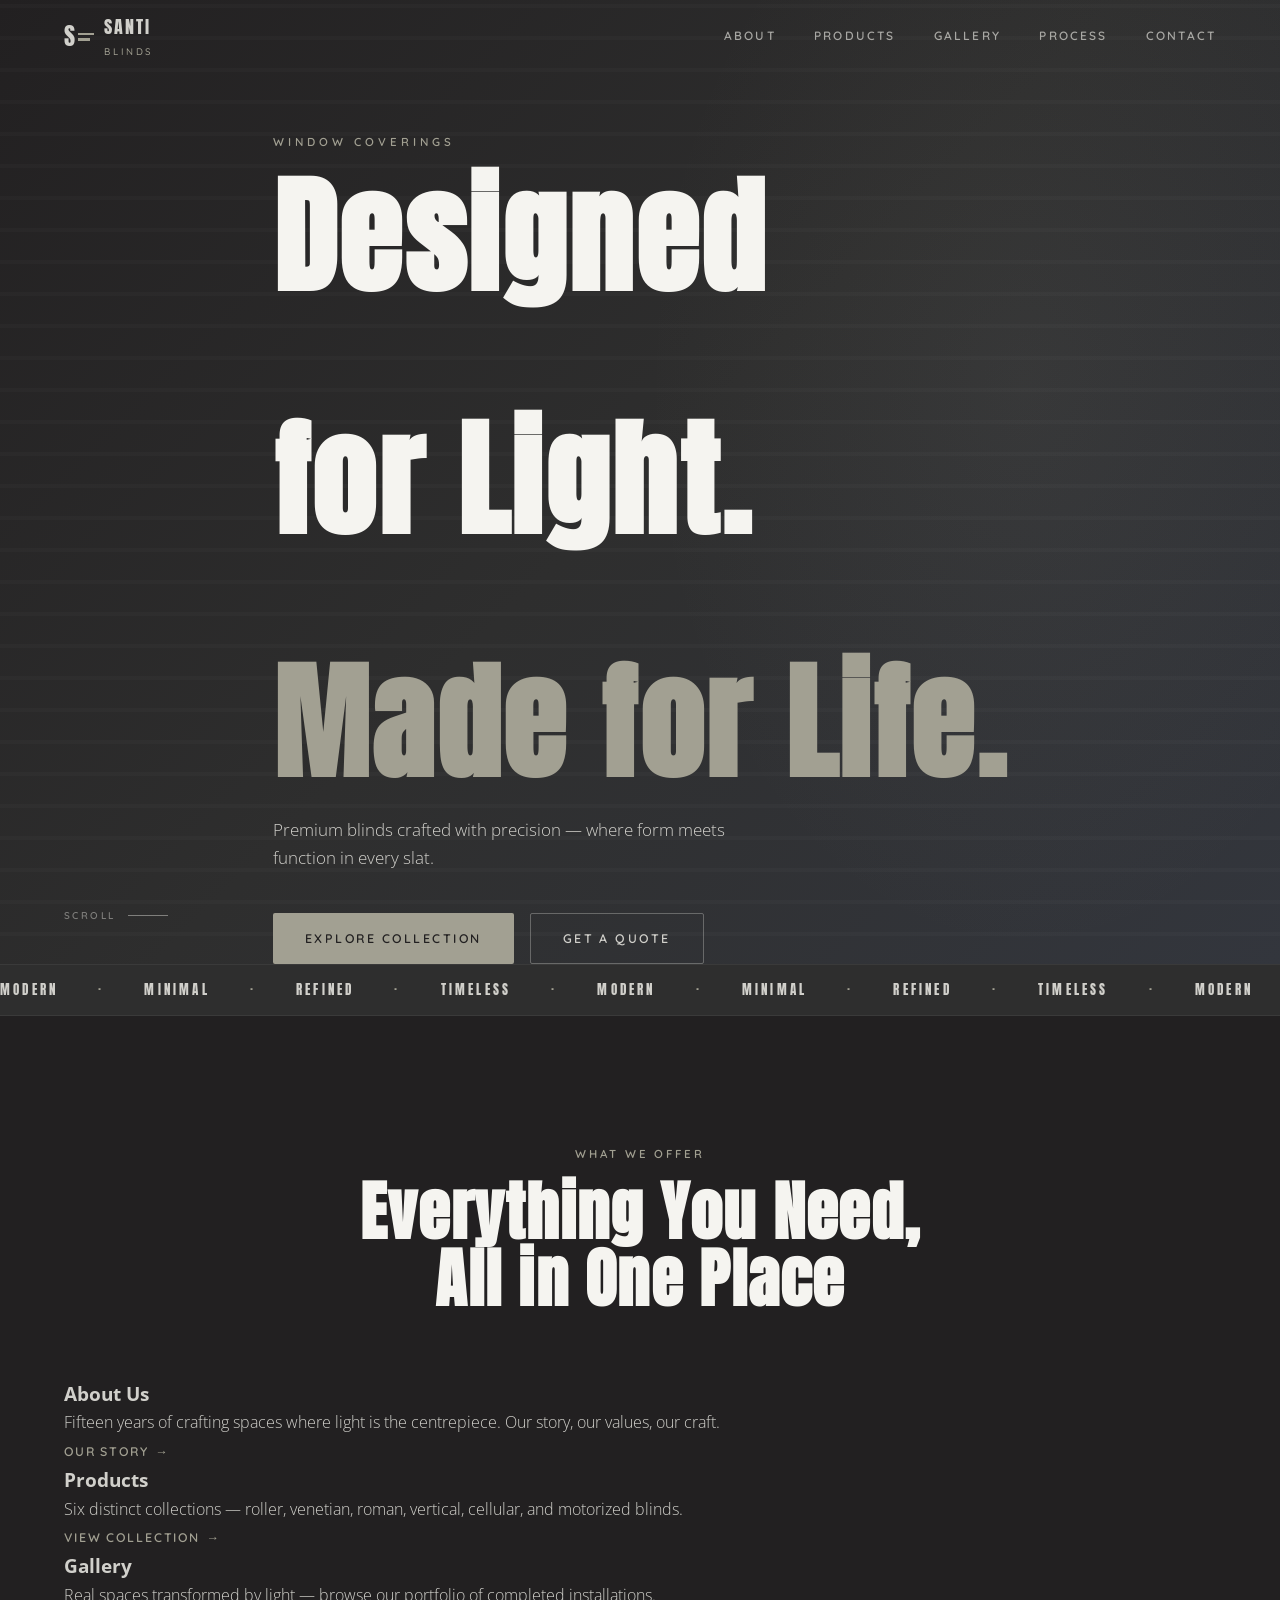
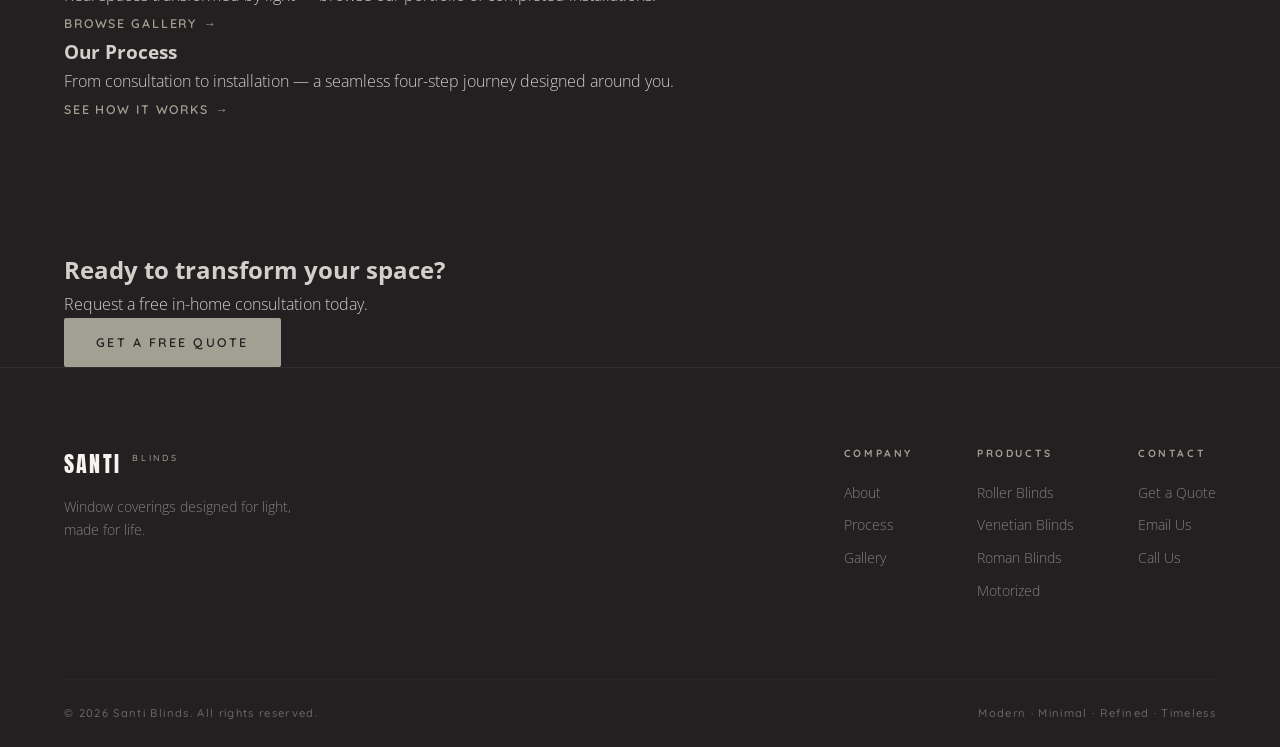
==== index.html @ d28347ba "Add files via upload" ====
<!DOCTYPE html>
<html lang="en">
<head>
  <meta charset="UTF-8" />
  <meta name="viewport" content="width=device-width, initial-scale=1.0" />
  <title>Santi Blinds — Window Coverings Designed for Light</title>
  <link rel="preconnect" href="https://fonts.googleapis.com" />
  <link rel="preconnect" href="https://fonts.gstatic.com" crossorigin />
  <link href="https://fonts.googleapis.com/css2?family=Anton&family=Quicksand:wght@300;400;500;600&family=Open+Sans:wght@300;400;600&display=swap" rel="stylesheet" />
  <link rel="stylesheet" href="css/style.css" />
</head>
<body>

  <!-- NAV -->
  <header class="nav" id="nav">
    <div class="nav__inner">
      <a href="index.html" class="nav__logo">
        <span class="nav__logo-mark">
          <span class="logo-s">S</span><span class="logo-slats"></span>
        </span>
        <span class="nav__brand">SANTI <em>BLINDS</em></span>
      </a>
      <nav class="nav__links" id="navLinks">
        <a href="about.html">About</a>
        <a href="products.html">Products</a>
        <a href="gallery.html">Gallery</a>
        <a href="process.html">Process</a>
        <a href="contact.html">Contact</a>
      </nav>
      <button class="nav__hamburger" id="hamburger" aria-label="Toggle menu">
        <span></span><span></span><span></span>
      </button>
    </div>
  </header>

  <!-- HERO -->
  <section class="hero" id="hero">
    <div class="hero__bg">
      <div class="hero__slats-overlay"></div>
    </div>
    <div class="hero__content">
      <p class="hero__eyebrow reveal">Window Coverings</p>
      <h1 class="hero__title reveal">
        <span>Designed</span><br/>
        <span>for Light.</span><br/>
        <span class="hero__title--accent">Made for Life.</span>
      </h1>
      <p class="hero__sub reveal">Premium blinds crafted with precision — where form meets function in every slat.</p>
      <div class="hero__cta reveal">
        <a href="products.html" class="btn btn--primary">Explore Collection</a>
        <a href="contact.html" class="btn btn--ghost">Get a Quote</a>
      </div>
    </div>
    <div class="hero__scroll-hint">
      <span>Scroll</span>
      <div class="hero__scroll-line"></div>
    </div>
  </section>

  <!-- MARQUEE -->
  <div class="marquee">
    <div class="marquee__track">
      <span>MODERN</span><span class="dot">·</span><span>MINIMAL</span><span class="dot">·</span>
      <span>REFINED</span><span class="dot">·</span><span>TIMELESS</span><span class="dot">·</span>
      <span>MODERN</span><span class="dot">·</span><span>MINIMAL</span><span class="dot">·</span>
      <span>REFINED</span><span class="dot">·</span><span>TIMELESS</span><span class="dot">·</span>
      <span>MODERN</span><span class="dot">·</span><span>MINIMAL</span><span class="dot">·</span>
      <span>REFINED</span><span class="dot">·</span><span>TIMELESS</span><span class="dot">·</span>
    </div>
  </div>

  <!-- PAGE TEASERS -->
  <section class="home-teasers section">
    <div class="container">
      <div class="section-header reveal">
        <span class="section-label">What We Offer</span>
        <h2 class="section-title">Everything You Need,<br/>All in One Place</h2>
      </div>
      <div class="teasers__grid">
        <a href="about.html" class="teaser-card reveal" data-delay="0">
          <div class="teaser-card__visual teaser-card__visual--about"></div>
          <div class="teaser-card__body">
            <h3>About Us</h3>
            <p>Fifteen years of crafting spaces where light is the centrepiece. Our story, our values, our craft.</p>
            <span class="link-arrow">Our Story <span>→</span></span>
          </div>
        </a>
        <a href="products.html" class="teaser-card reveal" data-delay="100">
          <div class="teaser-card__visual teaser-card__visual--products"></div>
          <div class="teaser-card__body">
            <h3>Products</h3>
            <p>Six distinct collections — roller, venetian, roman, vertical, cellular, and motorized blinds.</p>
            <span class="link-arrow">View Collection <span>→</span></span>
          </div>
        </a>
        <a href="gallery.html" class="teaser-card reveal" data-delay="200">
          <div class="teaser-card__visual teaser-card__visual--gallery"></div>
          <div class="teaser-card__body">
            <h3>Gallery</h3>
            <p>Real spaces transformed by light — browse our portfolio of completed installations.</p>
            <span class="link-arrow">Browse Gallery <span>→</span></span>
          </div>
        </a>
        <a href="process.html" class="teaser-card reveal" data-delay="300">
          <div class="teaser-card__visual teaser-card__visual--process"></div>
          <div class="teaser-card__body">
            <h3>Our Process</h3>
            <p>From consultation to installation — a seamless four-step journey designed around you.</p>
            <span class="link-arrow">See How It Works <span>→</span></span>
          </div>
        </a>
      </div>
    </div>
  </section>

  <!-- CTA STRIP -->
  <section class="cta-strip">
    <div class="container">
      <div class="cta-strip__inner reveal">
        <div class="cta-strip__text">
          <h2>Ready to transform your space?</h2>
          <p>Request a free in-home consultation today.</p>
        </div>
        <a href="contact.html" class="btn btn--primary">Get a Free Quote</a>
      </div>
    </div>
  </section>

  <!-- FOOTER -->
  <footer class="footer">
    <div class="container">
      <div class="footer__top">
        <div class="footer__brand">
          <span class="footer__logo">SANTI <em>BLINDS</em></span>
          <p>Window coverings designed for light, made for life.</p>
        </div>
        <div class="footer__nav">
          <div>
            <h4>Company</h4>
            <a href="about.html">About</a>
            <a href="process.html">Process</a>
            <a href="gallery.html">Gallery</a>
          </div>
          <div>
            <h4>Products</h4>
            <a href="products.html">Roller Blinds</a>
            <a href="products.html">Venetian Blinds</a>
            <a href="products.html">Roman Blinds</a>
            <a href="products.html">Motorized</a>
          </div>
          <div>
            <h4>Contact</h4>
            <a href="contact.html">Get a Quote</a>
            <a href="mailto:info@santiblinds.com">Email Us</a>
            <a href="tel:+6328888000">Call Us</a>
          </div>
        </div>
      </div>
      <div class="footer__bottom">
        <p>© 2026 Santi Blinds. All rights reserved.</p>
        <p>Modern · Minimal · Refined · Timeless</p>
      </div>
    </div>
  </footer>

  <script src="javascript/script.js"></script>
</body>
</html>
---- css/style.css ----
/* ============================================
   SANTI BLINDS — style.css
   Modern · Minimal · Refined · Timeless
   ============================================ */

/* --- TOKENS --- */
:root {
  --c-black:    #2E2E2E;
  --c-dark:     #222021;
  --c-navy:     #33363D;
  --c-tan:      #A2A092;
  --c-cream:    #D1D0CB;
  --c-white:    #F5F4F0;
  --c-accent:   #A2A092;

  --font-display: 'Anton', sans-serif;
  --font-body:    'Open Sans', sans-serif;
  --font-ui:      'Quicksand', sans-serif;

  --nav-h: 72px;
  --section-pad: clamp(80px, 10vw, 140px);
  --container: 1280px;
  --radius: 2px;

  --ease-out: cubic-bezier(0.16, 1, 0.3, 1);
  --ease-in-out: cubic-bezier(0.76, 0, 0.24, 1);
}

/* --- RESET --- */
*, *::before, *::after { box-sizing: border-box; margin: 0; padding: 0; }
html { scroll-behavior: smooth; font-size: 16px; }
body {
  background: var(--c-dark);
  color: var(--c-cream);
  font-family: var(--font-body);
  font-weight: 300;
  line-height: 1.7;
  overflow-x: hidden;
  -webkit-font-smoothing: antialiased;
}
a { color: inherit; text-decoration: none; }
img { display: block; max-width: 100%; }
button { cursor: pointer; border: none; background: none; font-family: inherit; }
input, textarea, select {
  font-family: var(--font-body);
  font-size: 0.9rem;
}
ul { list-style: none; }

/* --- SCROLLBAR --- */
::-webkit-scrollbar { width: 5px; }
::-webkit-scrollbar-track { background: var(--c-dark); }
::-webkit-scrollbar-thumb { background: var(--c-navy); }

/* --- CONTAINER --- */
.container {
  width: 100%;
  max-width: var(--container);
  margin: 0 auto;
  padding: 0 clamp(20px, 5vw, 80px);
}

/* --- SECTION --- */
.section { padding: var(--section-pad) 0; }
.section-label {
  display: block;
  font-family: var(--font-ui);
  font-size: 0.72rem;
  font-weight: 600;
  letter-spacing: 0.25em;
  text-transform: uppercase;
  color: var(--c-tan);
  margin-bottom: 1rem;
}
.section-title {
  font-family: var(--font-display);
  font-size: clamp(2.2rem, 5vw, 4rem);
  line-height: 1.05;
  letter-spacing: 0.02em;
  color: var(--c-white);
  margin-bottom: 1.5rem;
}
.section-desc {
  font-size: 1rem;
  color: var(--c-cream);
  max-width: 520px;
  margin-bottom: 3rem;
}
.section-header { text-align: center; margin-bottom: 4rem; }
.section-header .section-desc { margin: 0 auto 3rem; }

.body-text {
  font-size: 0.95rem;
  color: var(--c-cream);
  line-height: 1.8;
  margin-bottom: 1.4rem;
}

/* --- BUTTONS --- */
.btn {
  display: inline-flex;
  align-items: center;
  gap: 0.5rem;
  padding: 14px 32px;
  font-family: var(--font-ui);
  font-size: 0.78rem;
  font-weight: 600;
  letter-spacing: 0.2em;
  text-transform: uppercase;
  border-radius: var(--radius);
  transition: all 0.3s var(--ease-out);
  position: relative;
  overflow: hidden;
}
.btn::after {
  content: '';
  position: absolute;
  inset: 0;
  background: rgba(255,255,255,0.07);
  opacity: 0;
  transition: opacity 0.3s;
}
.btn:hover::after { opacity: 1; }
.btn--primary {
  background: var(--c-tan);
  color: var(--c-dark);
}
.btn--primary:hover {
  background: var(--c-cream);
  transform: translateY(-2px);
  box-shadow: 0 12px 30px rgba(0,0,0,0.35);
}
.btn--ghost {
  background: transparent;
  color: var(--c-cream);
  border: 1px solid rgba(209, 208, 203, 0.35);
}
.btn--ghost:hover {
  border-color: var(--c-cream);
  transform: translateY(-2px);
}
.btn--full { width: 100%; justify-content: center; }

.link-arrow {
  display: inline-flex;
  align-items: center;
  gap: 0.4rem;
  font-family: var(--font-ui);
  font-size: 0.78rem;
  font-weight: 600;
  letter-spacing: 0.15em;
  text-transform: uppercase;
  color: var(--c-tan);
  transition: gap 0.3s var(--ease-out), color 0.3s;
}
.link-arrow:hover { gap: 0.8rem; color: var(--c-cream); }
.link-arrow span { transition: transform 0.3s var(--ease-out); }
.link-arrow:hover span { transform: translateX(4px); }

/* --- REVEAL ANIMATION --- */
.reveal {
  opacity: 0;
  transform: translateY(28px);
  transition: opacity 0.8s var(--ease-out), transform 0.8s var(--ease-out);
}
.reveal.in-view {
  opacity: 1;
  transform: translateY(0);
}

/* ============================================
   NAV
   ============================================ */
.nav {
  position: fixed;
  top: 0; left: 0; right: 0;
  height: var(--nav-h);
  z-index: 1000;
  transition: background 0.4s, box-shadow 0.4s;
}
.nav.scrolled {
  background: rgba(34, 32, 33, 0.95);
  backdrop-filter: blur(12px);
  -webkit-backdrop-filter: blur(12px);
  box-shadow: 0 1px 0 rgba(255,255,255,0.06);
}
.nav__inner {
  max-width: var(--container);
  margin: 0 auto;
  padding: 0 clamp(20px, 5vw, 80px);
  height: 100%;
  display: flex;
  align-items: center;
  justify-content: space-between;
}
.nav__logo {
  display: flex;
  align-items: center;
  gap: 10px;
}
.nav__logo-mark {
  display: flex;
  align-items: center;
  gap: 3px;
}
.logo-s {
  font-family: var(--font-display);
  font-size: 1.5rem;
  color: var(--c-cream);
  line-height: 1;
}
.logo-slats {
  display: flex;
  flex-direction: column;
  gap: 3px;
  padding-top: 2px;
}
.logo-slats::before,
.logo-slats::after {
  content: '';
  display: block;
  width: 16px;
  height: 2.5px;
  background: var(--c-tan);
}
.logo-slats::after { width: 12px; }
.nav__brand {
  font-family: var(--font-display);
  font-size: 1.1rem;
  letter-spacing: 0.12em;
  color: var(--c-cream);
}
.nav__brand em {
  font-style: normal;
  font-family: var(--font-ui);
  font-size: 0.6rem;
  font-weight: 500;
  letter-spacing: 0.3em;
  color: var(--c-tan);
  display: block;
  margin-top: 1px;
}
.nav__links {
  display: flex;
  gap: clamp(1.5rem, 3vw, 3rem);
}
.nav__links a {
  font-family: var(--font-ui);
  font-size: 0.75rem;
  font-weight: 600;
  letter-spacing: 0.18em;
  text-transform: uppercase;
  color: var(--c-cream);
  opacity: 0.75;
  transition: opacity 0.3s, color 0.3s;
  position: relative;
}
.nav__links a::after {
  content: '';
  position: absolute;
  bottom: -3px; left: 0;
  width: 0; height: 1px;
  background: var(--c-tan);
  transition: width 0.3s var(--ease-out);
}
.nav__links a:hover { opacity: 1; }
.nav__links a:hover::after { width: 100%; }
.nav__hamburger {
  display: none;
  flex-direction: column;
  gap: 5px;
  padding: 8px;
}
.nav__hamburger span {
  display: block;
  width: 24px;
  height: 1.5px;
  background: var(--c-cream);
  transition: all 0.3s var(--ease-out);
  transform-origin: center;
}
.nav__hamburger.open span:nth-child(1) { transform: translateY(6.5px) rotate(45deg); }
.nav__hamburger.open span:nth-child(2) { opacity: 0; }
.nav__hamburger.open span:nth-child(3) { transform: translateY(-6.5px) rotate(-45deg); }

/* ============================================
   HERO
   ============================================ */
.hero {
  min-height: 100svh;
  display: flex;
  align-items: center;
  position: relative;
  overflow: hidden;
  padding-top: var(--nav-h);
}
.hero__bg {
  position: absolute;
  inset: 0;
  background: linear-gradient(135deg, var(--c-dark) 0%, var(--c-black) 50%, var(--c-navy) 100%);
}
.hero__slats-overlay {
  position: absolute;
  inset: 0;
  background: repeating-linear-gradient(
    0deg,
    transparent 0px,
    transparent 28px,
    rgba(255,255,255,0.018) 28px,
    rgba(255,255,255,0.018) 32px
  );
}
.hero__bg::before {
  content: '';
  position: absolute;
  top: -20%; right: -10%;
  width: 60%; height: 120%;
  background: radial-gradient(ellipse at center, rgba(162,160,146,0.07) 0%, transparent 70%);
}
.hero__content {
  position: relative;
  z-index: 2;
  max-width: var(--container);
  margin: 0 auto;
  padding: 0 clamp(20px, 5vw, 80px);
  padding-top: 60px;
}

/* --- PAGE HERO OVERRIDES (push content below nav) --- */
.page-hero--products .page-hero__content,
.page-hero--gallery .page-hero__content,
.page-hero--process .page-hero__content,
.page-hero--about .page-hero__content,
.page-hero--contact .page-hero__content {
  padding-top: clamp(80px, 10vw, 130px);
}

.hero__eyebrow {
  font-family: var(--font-ui);
  font-size: 0.72rem;
  font-weight: 600;
  letter-spacing: 0.35em;
  text-transform: uppercase;
  color: var(--c-tan);
  margin-bottom: 1.5rem;
  transition-delay: 0.1s;
}
.hero__title {
  font-family: var(--font-display);
  font-size: clamp(3.5rem, 10vw, 8.5rem);
  line-height: 0.95;
  letter-spacing: 0.02em;
  color: var(--c-white);
  margin-bottom: 2rem;
}
.hero__title span { display: block; }
.hero__title span:nth-child(1) { transition-delay: 0.15s; }
.hero__title span:nth-child(2) { transition-delay: 0.25s; }
.hero__title--accent {
  color: var(--c-tan);
  transition-delay: 0.35s !important;
}
.hero__sub {
  font-size: clamp(0.9rem, 1.5vw, 1.05rem);
  color: var(--c-cream);
  opacity: 0.8;
  max-width: 460px;
  margin-bottom: 2.5rem;
  transition-delay: 0.45s;
}
.hero__cta {
  display: flex;
  gap: 1rem;
  flex-wrap: wrap;
  transition-delay: 0.55s;
}
.hero__scroll-hint {
  position: absolute;
  bottom: 2.5rem;
  left: clamp(20px, 5vw, 80px);
  display: flex;
  align-items: center;
  gap: 0.75rem;
  z-index: 2;
  opacity: 0.5;
}
.hero__scroll-hint span {
  font-family: var(--font-ui);
  font-size: 0.62rem;
  font-weight: 600;
  letter-spacing: 0.25em;
  text-transform: uppercase;
}
.hero__scroll-line {
  width: 40px;
  height: 1px;
  background: var(--c-cream);
  transform-origin: left;
  animation: scrollLine 2s var(--ease-in-out) infinite;
}
@keyframes scrollLine {
  0%   { transform: scaleX(0); }
  50%  { transform: scaleX(1); }
  100% { transform: scaleX(0) translateX(40px); }
}

/* ============================================
   MARQUEE
   ============================================ */
.marquee {
  background: var(--c-black);
  border-top: 1px solid rgba(255,255,255,0.06);
  border-bottom: 1px solid rgba(255,255,255,0.06);
  overflow: hidden;
  padding: 14px 0;
}
.marquee__track {
  display: flex;
  gap: 2.5rem;
  animation: marquee 20s linear infinite;
  width: max-content;
}
.marquee__track span {
  font-family: var(--font-display);
  font-size: 0.8rem;
  letter-spacing: 0.25em;
  color: var(--c-cream);
  white-space: nowrap;
}
.marquee__track .dot { color: var(--c-tan); }
@keyframes marquee {
  from { transform: translateX(0); }
  to   { transform: translateX(-50%); }
}

/* ============================================
   ABOUT
   ============================================ */
.about { background: var(--c-dark); }
.about__grid {
  display: grid;
  grid-template-columns: 1fr 1fr;
  gap: clamp(40px, 8vw, 120px);
  align-items: center;
}
.about__text .btn { margin-top: 1rem; }

/* Slat Art */
.about__visual { display: flex; flex-direction: column; gap: 2.5rem; }
.about__slat-art {
  position: relative;
  height: 320px;
}
.slat-art__frame {
  position: absolute;
  inset: 0;
  background: var(--c-black);
  border-radius: 3px;
  overflow: hidden;
}
.slat-art__light {
  position: absolute;
  top: -40px; left: 10%;
  width: 80%;
  height: 120%;
  background: linear-gradient(170deg, rgba(162,160,146,0.25) 0%, transparent 60%);
  transform: skewX(-8deg);
}
.slat-art__slats {
  position: absolute;
  inset: 0;
  display: flex;
  flex-direction: column;
  justify-content: center;
  gap: 0;
  padding: 20px 0;
}
.slat {
  height: 20px;
  margin: 3px 0;
  background: linear-gradient(
    90deg,
    var(--c-navy) 0%,
    rgba(51,54,61,0.5) 40%,
    rgba(162,160,146,0.3) 60%,
    var(--c-navy) 100%
  );
  transform: perspective(400px) rotateX(calc(var(--i) * 2deg));
  transform-origin: left center;
  animation: slatSway 4s ease-in-out infinite alternate;
  animation-delay: calc(var(--i) * 80ms);
}
@keyframes slatSway {
  from { transform: perspective(400px) rotateX(calc(var(--i) * 2deg)); }
  to   { transform: perspective(400px) rotateX(calc(var(--i) * 2deg + 8deg)); }
}

.about__stat-block {
  display: flex;
  gap: 2rem;
}
.stat {
  flex: 1;
  padding: 1.5rem;
  background: var(--c-black);
  border: 1px solid rgba(255,255,255,0.06);
  border-radius: var(--radius);
}
.stat__num {
  display: block;
  font-family: var(--font-display);
  font-size: 2rem;
  color: var(--c-white);
  margin-bottom: 0.25rem;
}
.stat__label {
  font-family: var(--font-ui);
  font-size: 0.68rem;
  font-weight: 500;
  letter-spacing: 0.12em;
  text-transform: uppercase;
  color: var(--c-tan);
}

/* ============================================
   PRODUCTS
   ============================================ */
.products { background: var(--c-black); }
.products__grid {
  display: grid;
  grid-template-columns: repeat(3, 1fr);
  gap: 1.5px;
}
.product-card {
  position: relative;
  background: var(--c-navy);
  overflow: hidden;
  transition: transform 0.5s var(--ease-out);
}
.product-card:hover { transform: translateY(-6px); z-index: 2; }
.product-card__img {
  height: 220px;
  position: relative;
  overflow: hidden;
}
.product-card__slat-deco {
  position: absolute;
  inset: 0;
  background: repeating-linear-gradient(
    0deg,
    transparent 0px,
    transparent 22px,
    rgba(255,255,255,0.04) 22px,
    rgba(255,255,255,0.04) 26px
  );
  transition: opacity 0.4s;
}
.product-card:hover .product-card__slat-deco { opacity: 0.5; }

/* Card color themes */
.product-card__img--roller   { background: linear-gradient(135deg, #2a2d33 0%, #3d3f46 100%); }
.product-card__img--venetian { background: linear-gradient(135deg, #33302e 0%, #4a4540 100%); }
.product-card__img--roman    { background: linear-gradient(135deg, #2e3033 0%, #3a3d42 100%); }
.product-card__img--vertical { background: linear-gradient(135deg, #2a2a2c 0%, #363636 100%); }
.product-card__img--cellular { background: linear-gradient(135deg, #302e28 0%, #45403a 100%); }
.product-card__img--motorized{ background: linear-gradient(135deg, #1e2127 0%, #2e3340 100%); }

.product-card__img::after {
  content: '';
  position: absolute;
  bottom: 0; left: 0; right: 0;
  height: 60%;
  background: linear-gradient(to top, var(--c-navy) 0%, transparent 100%);
}
.product-card__body {
  padding: 1.75rem 1.75rem 2rem;
}
.product-card__body h3 {
  font-family: var(--font-display);
  font-size: 1.2rem;
  letter-spacing: 0.06em;
  color: var(--c-white);
  margin-bottom: 0.6rem;
}
.product-card__body p {
  font-size: 0.85rem;
  line-height: 1.7;
  color: var(--c-cream);
  opacity: 0.75;
  margin-bottom: 1.25rem;
}

/* ============================================
   GALLERY
   ============================================ */
.gallery { background: var(--c-dark); overflow: hidden; }
.gallery__header {
  max-width: var(--container);
  margin: 0 auto var(--section-pad);
  padding: 0 clamp(20px, 5vw, 80px);
}
.gallery__strip {
  display: flex;
  gap: 2px;
  height: 480px;
  padding: 0 clamp(20px, 5vw, 80px);
  max-width: var(--container);
  margin: 0 auto;
}
.gallery__item {
  flex: 1;
  position: relative;
  overflow: hidden;
  border-radius: var(--radius);
  cursor: pointer;
  transition: flex 0.5s var(--ease-out);
}
.gallery__item:hover { flex: 2; }
.gallery__item--tall { flex: 1.2; }
.gallery__item--wide { flex: 1.5; }
.gallery__fill {
  position: absolute;
  inset: 0;
  transition: transform 0.6s var(--ease-out);
}
.gallery__item:hover .gallery__fill { transform: scale(1.04); }
.gallery__fill--1 {
  background: linear-gradient(160deg, #2a2d33 0%, #4a4540 100%);
  background-image: repeating-linear-gradient(0deg, transparent 0px, transparent 28px, rgba(255,255,255,0.035) 28px, rgba(255,255,255,0.035) 32px),
                    linear-gradient(160deg, #2a2d33 0%, #4a4540 100%);
}
.gallery__fill--2 {
  background: linear-gradient(160deg, #1e2127 0%, #2e3340 100%);
  background-image: repeating-linear-gradient(90deg, transparent 0px, transparent 20px, rgba(255,255,255,0.025) 20px, rgba(255,255,255,0.025) 22px),
                    linear-gradient(160deg, #1e2127 0%, #2e3340 100%);
}
.gallery__fill--3 {
  background: linear-gradient(160deg, #33302e 0%, #5a5248 100%);
}
.gallery__fill--4 {
  background: linear-gradient(160deg, #2e3033 0%, #3a3d42 100%);
  background-image: repeating-linear-gradient(0deg, transparent 0px, transparent 18px, rgba(255,255,255,0.04) 18px, rgba(255,255,255,0.04) 20px),
                    linear-gradient(160deg, #2e3033 0%, #3a3d42 100%);
}
.gallery__fill--5 {
  background: linear-gradient(160deg, #302e28 0%, #55503a 100%);
}
.gallery__caption {
  position: absolute;
  bottom: 0; left: 0; right: 0;
  padding: 1.5rem 1.25rem 1.25rem;
  background: linear-gradient(to top, rgba(34,32,33,0.9) 0%, transparent 100%);
  font-family: var(--font-ui);
  font-size: 0.7rem;
  font-weight: 500;
  letter-spacing: 0.15em;
  text-transform: uppercase;
  color: var(--c-cream);
  opacity: 0;
  transform: translateY(8px);
  transition: opacity 0.4s, transform 0.4s;
}
.gallery__item:hover .gallery__caption { opacity: 1; transform: translateY(0); }

/* ============================================
   GALLERY PAGE — FULL LAYOUT
   ============================================ */

/* Filter Bar */
.filter-bar {
  display: flex;
  gap: 0.5rem;
  flex-wrap: wrap;
  margin-bottom: 3rem;
}
.filter-btn {
  font-family: var(--font-ui);
  font-size: 0.72rem;
  font-weight: 600;
  letter-spacing: 0.18em;
  text-transform: uppercase;
  color: var(--c-cream);
  opacity: 0.5;
  padding: 9px 20px;
  border: 1px solid rgba(255,255,255,0.1);
  border-radius: var(--radius);
  transition: all 0.3s var(--ease-out);
  background: transparent;
}
.filter-btn:hover {
  opacity: 0.85;
  border-color: rgba(162,160,146,0.4);
}
.filter-btn.active {
  opacity: 1;
  background: var(--c-tan);
  color: var(--c-dark);
  border-color: var(--c-tan);
}

/* Masonry Gallery Grid */
.gallery-grid {
  columns: 3;
  column-gap: 3px;
  width: 100%;
}
.gallery-grid__item {
  break-inside: avoid;
  position: relative;
  overflow: hidden;
  margin-bottom: 3px;
  cursor: pointer;
  border-radius: var(--radius);
}
.gallery-grid__item--tall .gallery-grid__fill { height: 520px; }
.gallery-grid__item--wide { column-span: none; }
.gallery-grid__item--wide .gallery-grid__fill { height: 340px; }
.gallery-grid__fill {
  width: 100%;
  height: 280px;
  position: relative;
  overflow: hidden;
  display: block;
  transition: transform 0.65s var(--ease-out);
}
.gallery-grid__item:hover .gallery-grid__fill { transform: scale(1.05); }

/* Gallery fill image placeholders — rich compositions */
.gf--1 {
  background:
    repeating-linear-gradient(0deg, transparent 0px, transparent 26px, rgba(255,255,255,0.04) 26px, rgba(255,255,255,0.04) 30px),
    linear-gradient(150deg, #2a2c31 0%, #3e3b38 40%, #4a4540 100%);
}
.gf--1::before {
  content: '';
  position: absolute;
  inset: 0;
  background: radial-gradient(ellipse at 70% 30%, rgba(162,160,146,0.18) 0%, transparent 60%);
}
.gf--2 {
  background:
    repeating-linear-gradient(90deg, transparent 0px, transparent 18px, rgba(255,255,255,0.03) 18px, rgba(255,255,255,0.03) 21px),
    linear-gradient(130deg, #1c1f26 0%, #252830 50%, #2e3340 100%);
}
.gf--2::before {
  content: '';
  position: absolute;
  inset: 0;
  background: radial-gradient(ellipse at 30% 70%, rgba(100,110,140,0.2) 0%, transparent 65%);
}
.gf--3 {
  background:
    repeating-linear-gradient(0deg, transparent 0px, transparent 22px, rgba(255,255,255,0.035) 22px, rgba(255,255,255,0.035) 25px),
    linear-gradient(160deg, #2e2b28 0%, #463e38 50%, #5a5248 100%);
}
.gf--3::before {
  content: '';
  position: absolute;
  inset: 0;
  background: linear-gradient(to bottom right, rgba(162,150,130,0.15) 0%, transparent 70%);
}
.gf--4 {
  background:
    repeating-linear-gradient(0deg, transparent 0px, transparent 18px, rgba(255,255,255,0.045) 18px, rgba(255,255,255,0.045) 21px),
    linear-gradient(140deg, #28292e 0%, #33363d 60%, #3a3d44 100%);
}
.gf--4::after {
  content: '';
  position: absolute;
  inset: 0;
  background: radial-gradient(ellipse at 60% 20%, rgba(162,160,146,0.12) 0%, transparent 55%);
}
.gf--5 {
  background:
    repeating-linear-gradient(0deg, transparent 0px, transparent 30px, rgba(255,255,255,0.03) 30px, rgba(255,255,255,0.03) 33px),
    linear-gradient(165deg, #2c2a24 0%, #3d3830 50%, #55503a 100%);
}
.gf--5::before {
  content: '';
  position: absolute;
  inset: 0;
  background: radial-gradient(circle at 25% 80%, rgba(180,165,120,0.12) 0%, transparent 50%);
}
.gf--6 {
  background:
    repeating-linear-gradient(0deg, transparent 0px, transparent 24px, rgba(255,255,255,0.038) 24px, rgba(255,255,255,0.038) 27px),
    linear-gradient(145deg, #232427 0%, #2e3035 50%, #3a3d42 100%);
}
.gf--6::before {
  content: '';
  position: absolute;
  inset: 0;
  background: linear-gradient(to bottom, rgba(162,160,146,0.1) 0%, transparent 60%);
}
.gf--7 {
  background:
    repeating-linear-gradient(90deg, transparent 0px, transparent 14px, rgba(255,255,255,0.025) 14px, rgba(255,255,255,0.025) 17px),
    linear-gradient(135deg, #1e2024 0%, #2a2d33 55%, #32353c 100%);
}
.gf--7::before {
  content: '';
  position: absolute;
  inset: 0;
  background: radial-gradient(ellipse at 80% 50%, rgba(80,100,140,0.15) 0%, transparent 60%);
}
.gf--8 {
  background:
    repeating-linear-gradient(0deg, transparent 0px, transparent 20px, rgba(255,255,255,0.04) 20px, rgba(255,255,255,0.04) 23px),
    linear-gradient(155deg, #302e2b 0%, #42403c 50%, #545048 100%);
}
.gf--8::before {
  content: '';
  position: absolute;
  inset: 0;
  background: radial-gradient(circle at 50% 50%, rgba(162,155,130,0.1) 0%, transparent 65%);
}
.gf--9 {
  background:
    repeating-linear-gradient(0deg, transparent 0px, transparent 28px, rgba(255,255,255,0.03) 28px, rgba(255,255,255,0.03) 31px),
    linear-gradient(140deg, #1a1c20 0%, #252830 50%, #2e3038 100%);
}
.gf--9::before {
  content: '';
  position: absolute;
  inset: 0;
  background: linear-gradient(to right, rgba(162,160,146,0.06) 0%, transparent 60%);
}

/* Slat shadow overlay on all fills for venetian effect */
.gallery-grid__fill::after {
  content: '';
  position: absolute;
  inset: 0;
  background: repeating-linear-gradient(
    0deg,
    rgba(0,0,0,0.04) 0px,
    rgba(0,0,0,0.04) 2px,
    transparent 2px,
    transparent 28px
  );
  pointer-events: none;
  transition: opacity 0.5s;
}
.gallery-grid__item:hover .gallery-grid__fill::after { opacity: 0.5; }

/* Gallery item overlay on hover */
.gallery-grid__overlay {
  position: absolute;
  inset: 0;
  background: linear-gradient(to top, rgba(34,32,33,0.92) 0%, rgba(34,32,33,0) 55%);
  display: flex;
  flex-direction: column;
  justify-content: flex-end;
  padding: 1.75rem 1.5rem;
  opacity: 0;
  transition: opacity 0.4s var(--ease-out);
}
.gallery-grid__item:hover .gallery-grid__overlay { opacity: 1; }
.gallery-grid__label {
  font-family: var(--font-display);
  font-size: 1rem;
  letter-spacing: 0.08em;
  color: var(--c-white);
  display: block;
  margin-bottom: 0.25rem;
}
.gallery-grid__product {
  font-family: var(--font-ui);
  font-size: 0.68rem;
  font-weight: 500;
  letter-spacing: 0.2em;
  text-transform: uppercase;
  color: var(--c-tan);
  display: block;
}

/* Corner tag */
.gallery-grid__item::before {
  content: attr(data-room);
  position: absolute;
  top: 1rem; left: 1rem;
  font-family: var(--font-ui);
  font-size: 0.6rem;
  font-weight: 600;
  letter-spacing: 0.2em;
  text-transform: uppercase;
  color: var(--c-cream);
  background: rgba(34,32,33,0.65);
  backdrop-filter: blur(4px);
  padding: 4px 10px;
  border-radius: 1px;
  z-index: 3;
  opacity: 0;
  transition: opacity 0.3s;
}
.gallery-grid__item:hover::before { opacity: 1; }

/* Gallery page section */
.gallery-page { background: var(--c-dark); }

/* Hidden items for filter */
.gallery-grid__item.hidden {
  display: none;
}

/* Gallery stats bar */
.gallery-stats {
  background: var(--c-black);
  border-top: 1px solid rgba(255,255,255,0.06);
  border-bottom: 1px solid rgba(255,255,255,0.06);
  padding: 2.5rem 0;
}
.gallery-stats__grid {
  display: grid;
  grid-template-columns: repeat(3, 1fr);
  divide-x: 1px solid rgba(255,255,255,0.06);
  text-align: center;
}
.gallery-stats__item {
  padding: 1.5rem 2rem;
  border-right: 1px solid rgba(255,255,255,0.06);
  transition: background 0.3s;
}
.gallery-stats__item:last-child { border-right: none; }
.gallery-stats__num {
  display: block;
  font-family: var(--font-display);
  font-size: clamp(2rem, 4vw, 3.5rem);
  color: var(--c-white);
  line-height: 1;
  margin-bottom: 0.4rem;
}
.gallery-stats__label {
  font-family: var(--font-ui);
  font-size: 0.68rem;
  font-weight: 600;
  letter-spacing: 0.22em;
  text-transform: uppercase;
  color: var(--c-tan);
}

/* Lightbox */
.lightbox {
  position: fixed;
  inset: 0;
  z-index: 9000;
  display: flex;
  align-items: center;
  justify-content: center;
  pointer-events: none;
  opacity: 0;
  transition: opacity 0.4s var(--ease-out);
}
.lightbox.open {
  pointer-events: all;
  opacity: 1;
}
.lightbox__backdrop {
  position: absolute;
  inset: 0;
  background: rgba(22,20,21,0.94);
  backdrop-filter: blur(8px);
  cursor: pointer;
}
.lightbox__content {
  position: relative;
  z-index: 1;
  width: min(800px, 90vw);
  max-height: 85vh;
  display: flex;
  flex-direction: column;
  gap: 1.25rem;
  transform: scale(0.95);
  transition: transform 0.4s var(--ease-out);
}
.lightbox.open .lightbox__content { transform: scale(1); }
.lightbox__img {
  width: 100%;
  aspect-ratio: 16/10;
  border-radius: var(--radius);
  overflow: hidden;
  background: var(--c-black);
}
.lightbox__info {
  text-align: center;
  font-family: var(--font-ui);
  font-size: 0.78rem;
  font-weight: 500;
  letter-spacing: 0.18em;
  text-transform: uppercase;
  color: var(--c-tan);
}
.lightbox__close {
  position: absolute;
  top: -1rem;
  right: -1rem;
  width: 36px; height: 36px;
  background: var(--c-tan);
  color: var(--c-dark);
  border-radius: 50%;
  font-size: 0.8rem;
  display: flex;
  align-items: center;
  justify-content: center;
  transition: transform 0.3s, background 0.3s;
}
.lightbox__close:hover { transform: scale(1.1) rotate(90deg); background: var(--c-cream); }
.lightbox__prev, .lightbox__next {
  position: absolute;
  top: 50%;
  transform: translateY(-50%);
  width: 44px; height: 44px;
  background: rgba(34,32,33,0.8);
  border: 1px solid rgba(255,255,255,0.12);
  border-radius: 50%;
  color: var(--c-cream);
  font-size: 1rem;
  display: flex;
  align-items: center;
  justify-content: center;
  transition: all 0.3s var(--ease-out);
  backdrop-filter: blur(4px);
}
.lightbox__prev { left: -1.5rem; }
.lightbox__next { right: -1.5rem; }
.lightbox__prev:hover, .lightbox__next:hover {
  background: var(--c-tan);
  color: var(--c-dark);
  border-color: var(--c-tan);
}

/* Gallery page responsive */
@media (max-width: 900px) {
  .gallery-grid { columns: 2; }
  .gallery-stats__grid { grid-template-columns: 1fr; }
  .gallery-stats__item { border-right: none; border-bottom: 1px solid rgba(255,255,255,0.06); }
  .gallery-stats__item:last-child { border-bottom: none; }
}
@media (max-width: 600px) {
  .gallery-grid { columns: 1; }
  .gallery-grid__fill { height: 220px !important; }
  .gallery-grid__item--tall .gallery-grid__fill { height: 260px !important; }
  .lightbox__prev { left: 0.5rem; }
  .lightbox__next { right: 0.5rem; }
}

/* ============================================
   PROCESS
   ============================================ */
.process { background: var(--c-black); }
.process__steps {
  display: flex;
  align-items: flex-start;
  gap: 0;
  margin-top: 4rem;
}
.process__step {
  flex: 1;
  padding: 2.5rem 2rem;
  background: var(--c-navy);
  border: 1px solid rgba(255,255,255,0.05);
  border-radius: var(--radius);
  transition: transform 0.4s var(--ease-out), background 0.4s;
}
.process__step:hover {
  transform: translateY(-6px);
  background: var(--c-dark);
}
.process__connector {
  width: 30px;
  height: 1px;
  background: rgba(162,160,146,0.3);
  margin-top: 45px;
  flex-shrink: 0;
}
.process__num {
  font-family: var(--font-display);
  font-size: 2.5rem;
  color: rgba(162, 160, 146, 0.2);
  line-height: 1;
  margin-bottom: 1.25rem;
  transition: color 0.4s;
}
.process__step:hover .process__num { color: var(--c-tan); }
.process__content h3 {
  font-family: var(--font-display);
  font-size: 1.05rem;
  letter-spacing: 0.08em;
  color: var(--c-white);
  margin-bottom: 0.75rem;
}
.process__content p {
  font-size: 0.85rem;
  line-height: 1.75;
  color: var(--c-cream);
  opacity: 0.7;
}

/* ============================================
   TESTIMONIALS
   ============================================ */
.testimonials {
  background: var(--c-dark);
  text-align: center;
}
.testimonials__slider {
  max-width: 700px;
  margin: 2rem auto 0;
  min-height: 160px;
  position: relative;
}
.testimonial {
  display: none;
  opacity: 0;
  transform: translateY(10px);
  transition: opacity 0.6s var(--ease-out), transform 0.6s var(--ease-out);
}
.testimonial.active {
  display: block;
  opacity: 1;
  transform: translateY(0);
}
.testimonial blockquote {
  font-family: var(--font-ui);
  font-size: clamp(1rem, 2vw, 1.25rem);
  font-weight: 300;
  line-height: 1.75;
  color: var(--c-cream);
  font-style: italic;
  margin-bottom: 1.25rem;
}
.testimonial cite {
  font-family: var(--font-ui);
  font-size: 0.72rem;
  font-weight: 600;
  letter-spacing: 0.2em;
  text-transform: uppercase;
  color: var(--c-tan);
  font-style: normal;
}
.testimonials__nav {
  display: flex;
  align-items: center;
  justify-content: center;
  gap: 1.5rem;
  margin-top: 2.5rem;
}
.t-prev, .t-next {
  width: 40px; height: 40px;
  border: 1px solid rgba(209,208,203,0.25);
  border-radius: 50%;
  color: var(--c-cream);
  font-size: 0.9rem;
  transition: all 0.3s var(--ease-out);
  display: flex; align-items: center; justify-content: center;
}
.t-prev:hover, .t-next:hover {
  border-color: var(--c-tan);
  color: var(--c-tan);
  transform: scale(1.1);
}
.t-dots { display: flex; gap: 8px; }
.t-dot {
  width: 6px; height: 6px;
  border-radius: 50%;
  background: rgba(209,208,203,0.25);
  cursor: pointer;
  transition: background 0.3s, transform 0.3s;
}
.t-dot.active { background: var(--c-tan); transform: scale(1.3); }

/* ============================================
   CONTACT
   ============================================ */
.contact { background: var(--c-navy); }
.contact__grid {
  display: grid;
  grid-template-columns: 1fr 1fr;
  gap: clamp(40px, 8vw, 100px);
  align-items: start;
}
.contact__details {
  margin-top: 2.5rem;
  display: flex;
  flex-direction: column;
  gap: 0.9rem;
}
.contact__detail {
  display: flex;
  align-items: center;
  gap: 0.85rem;
  font-size: 0.9rem;
  color: var(--c-cream);
}
.detail-icon {
  color: var(--c-tan);
  font-size: 0.6rem;
}

/* Form */
.contact__form { padding-top: 0.5rem; }
.form-group {
  margin-bottom: 1.25rem;
}
.form-group label {
  display: block;
  font-family: var(--font-ui);
  font-size: 0.68rem;
  font-weight: 600;
  letter-spacing: 0.2em;
  text-transform: uppercase;
  color: var(--c-tan);
  margin-bottom: 0.5rem;
}
.form-group input,
.form-group select,
.form-group textarea {
  width: 100%;
  padding: 12px 16px;
  background: rgba(255,255,255,0.04);
  border: 1px solid rgba(255,255,255,0.1);
  border-radius: var(--radius);
  color: var(--c-cream);
  outline: none;
  transition: border-color 0.3s, background 0.3s;
  appearance: none;
  -webkit-appearance: none;
}
.form-group input::placeholder,
.form-group textarea::placeholder { color: rgba(209,208,203,0.35); }
.form-group input:focus,
.form-group select:focus,
.form-group textarea:focus {
  border-color: var(--c-tan);
  background: rgba(255,255,255,0.06);
}
.form-group select option { background: var(--c-navy); color: var(--c-cream); }
.form-group textarea { resize: vertical; min-height: 110px; }
.form-success {
  display: none;
  margin-top: 1rem;
  text-align: center;
  font-family: var(--font-ui);
  font-size: 0.8rem;
  letter-spacing: 0.1em;
  color: var(--c-tan);
}
.form-success.show { display: block; }

/* ============================================
   FOOTER
   ============================================ */
.footer {
  background: var(--c-dark);
  border-top: 1px solid rgba(255,255,255,0.06);
}
.footer__top {
  padding: clamp(50px, 6vw, 80px) 0;
  display: flex;
  gap: clamp(40px, 8vw, 100px);
  justify-content: space-between;
  align-items: flex-start;
}
.footer__brand p {
  font-size: 0.85rem;
  color: var(--c-cream);
  opacity: 0.55;
  max-width: 240px;
  margin-top: 0.75rem;
  line-height: 1.7;
}
.footer__logo {
  font-family: var(--font-display);
  font-size: 1.4rem;
  letter-spacing: 0.1em;
  color: var(--c-white);
}
.footer__logo em {
  font-style: normal;
  font-family: var(--font-ui);
  font-size: 0.55rem;
  font-weight: 500;
  letter-spacing: 0.3em;
  color: var(--c-tan);
  display: inline-block;
  margin-left: 4px;
  vertical-align: top;
  margin-top: 6px;
}
.footer__nav {
  display: flex;
  gap: clamp(30px, 5vw, 80px);
}
.footer__nav > div {
  display: flex;
  flex-direction: column;
  gap: 0.6rem;
}
.footer__nav h4 {
  font-family: var(--font-ui);
  font-size: 0.65rem;
  font-weight: 700;
  letter-spacing: 0.25em;
  text-transform: uppercase;
  color: var(--c-tan);
  margin-bottom: 0.5rem;
}
.footer__nav a {
  font-size: 0.85rem;
  color: var(--c-cream);
  opacity: 0.55;
  transition: opacity 0.3s, color 0.3s;
}
.footer__nav a:hover { opacity: 1; color: var(--c-cream); }
.footer__bottom {
  border-top: 1px solid rgba(255,255,255,0.06);
  padding: 1.5rem 0;
  display: flex;
  justify-content: space-between;
  align-items: center;
  font-family: var(--font-ui);
  font-size: 0.7rem;
  font-weight: 500;
  letter-spacing: 0.12em;
  color: var(--c-cream);
  opacity: 0.4;
}

/* ============================================
   RESPONSIVE — TABLET (≤1024px)
   ============================================ */
@media (max-width: 1024px) {
  .about__grid  { grid-template-columns: 1fr; gap: 60px; }
  .about__visual { order: -1; }
  .about__slat-art { height: 260px; }

  .products__grid { grid-template-columns: repeat(2, 1fr); }

  .gallery__strip { height: 360px; }

  .process__steps { flex-direction: column; gap: 1.5px; }
  .process__connector { width: 1px; height: 20px; margin: 0 0 0 45px; }
  .process__step { padding: 2rem 1.75rem; }

  .contact__grid { grid-template-columns: 1fr; gap: 50px; }
  .footer__top { flex-direction: column; gap: 40px; }
}

/* ============================================
   RESPONSIVE — MOBILE (≤768px)
   ============================================ */
@media (max-width: 768px) {
  :root { --nav-h: 60px; }

  .nav__links {
    position: fixed;
    top: var(--nav-h);
    left: 0; right: 0;
    background: rgba(34,32,33,0.97);
    backdrop-filter: blur(12px);
    flex-direction: column;
    align-items: center;
    gap: 0;
    padding: 0;
    max-height: 0;
    overflow: hidden;
    transition: max-height 0.45s var(--ease-out), padding 0.3s;
    border-bottom: 1px solid rgba(255,255,255,0.06);
  }
  .nav__links.open {
    max-height: 400px;
    padding: 1.5rem 0 2rem;
  }
  .nav__links a {
    padding: 0.75rem 2rem;
    width: 100%;
    text-align: center;
    font-size: 0.85rem;
  }
  .nav__hamburger { display: flex; }

  .hero__title { font-size: clamp(3rem, 12vw, 5rem); }
  .hero__cta { flex-direction: column; width: 100%; max-width: 260px; }
  .hero__cta .btn { justify-content: center; }

  .products__grid { grid-template-columns: 1fr; gap: 2px; }
  .product-card__img { height: 180px; }

  .gallery__strip {
    height: auto;
    flex-direction: column;
    gap: 4px;
    padding: 0 clamp(20px, 5vw, 40px);
  }
  .gallery__item { flex: none; height: 200px; }
  .gallery__item--tall,
  .gallery__item--wide { flex: none; height: 200px; }
  .gallery__item:hover { flex: none; }
  .gallery__caption { opacity: 1; transform: none; }

  .about__slat-art { height: 200px; }
  .about__stat-block { flex-direction: column; gap: 0.75rem; }

  .process__steps { gap: 0.75rem; }
  .process__connector { display: none; }

  .footer__nav { flex-direction: column; gap: 1.75rem; }
  .footer__bottom { flex-direction: column; gap: 0.5rem; text-align: center; }
}

/* ============================================
   RESPONSIVE — SMALL MOBILE (≤480px)
   ============================================ */
@media (max-width: 480px) {
  .hero__content { padding-top: 30px; }
  .section-title { font-size: clamp(1.8rem, 8vw, 2.5rem); }
  .testimonial blockquote { font-size: 0.95rem; }
}

bash

cat >> /home/claude/style.css << 'CSSEOF'

/* ============================================
   CONTACT PAGE — ENHANCED SECTIONS
   ============================================ */

/* ---- PAGE HERO (contact) ---- */
.page-hero {
  min-height: 70vh;
  display: flex;
  align-items: flex-end;
  position: relative;
  overflow: hidden;
  padding-top: var(--nav-h);
}
.page-hero--contact {
  background: linear-gradient(135deg, var(--c-dark) 0%, var(--c-black) 55%, var(--c-navy) 100%);
}
.page-hero--about {
  background: linear-gradient(145deg, var(--c-dark) 0%, var(--c-black) 60%, #2a2e35 100%);
  min-height: 75vh;
}
.page-hero--gallery {
  background: linear-gradient(145deg, var(--c-black) 0%, var(--c-navy) 100%);
}
.page-hero--products {
  background: linear-gradient(145deg, var(--c-dark) 0%, var(--c-navy) 100%);
}
.page-hero--process {
  background: linear-gradient(145deg, var(--c-black) 0%, var(--c-dark) 100%);
}
.page-hero__bg {
  position: absolute;
  inset: 0;
  background: repeating-linear-gradient(
    0deg,
    transparent 0px,
    transparent 28px,
    rgba(255,255,255,0.015) 28px,
    rgba(255,255,255,0.015) 32px
  );
}
.page-hero__bg::before {
  content: '';
  position: absolute;
  top: 0; right: 0;
  width: 55%; height: 100%;
  background: radial-gradient(ellipse at 80% 30%, rgba(162,160,146,0.08) 0%, transparent 65%);
}
.page-hero__bg::after {
  content: '';
  position: absolute;
  bottom: 0; left: 0; right: 0;
  height: 40%;
  background: linear-gradient(to top, var(--c-dark) 0%, transparent 100%);
}

/* Animated slat lines */
.page-hero__slat-lines {
  position: absolute;
  inset: 0;
  z-index: 1;
  display: flex;
  flex-direction: column;
  gap: 0;
  justify-content: center;
  padding: 80px 0;
  opacity: 0.6;
}
.slat-line {
  height: 18px;
  margin: 4px 0;
  background: linear-gradient(
    90deg,
    transparent 0%,
    rgba(162,160,146,0.05) 20%,
    rgba(162,160,146,0.12) 50%,
    rgba(162,160,146,0.04) 80%,
    transparent 100%
  );
  animation: heroSlatPulse 5s ease-in-out infinite alternate;
  animation-delay: calc(var(--ln) * 130ms);
}
@keyframes heroSlatPulse {
  from { opacity: 0.3; transform: scaleX(0.96); }
  to   { opacity: 1;   transform: scaleX(1); }
}

/* About page hero slat art (right-side decorative) */
.page-hero__slat-art {
  position: absolute;
  right: 0; top: 0; bottom: 0;
  width: 42%;
  z-index: 1;
  overflow: hidden;
  opacity: 0.55;
  pointer-events: none;
}
.page-hero--about .page-hero__content {
  max-width: 60%;
}

.page-hero__content {
  position: relative;
  z-index: 2;
  padding: clamp(60px, 8vw, 100px) clamp(20px, 5vw, 80px) clamp(60px, 8vw, 100px);
  width: 100%;
}
.page-hero__title {
  font-family: var(--font-display);
  font-size: clamp(3rem, 8vw, 7rem);
  line-height: 0.95;
  letter-spacing: 0.02em;
  color: var(--c-white);
  margin-bottom: 1.5rem;
}
.page-hero__title .accent { color: var(--c-tan); }
.page-hero__sub {
  font-size: clamp(0.9rem, 1.4vw, 1rem);
  color: var(--c-cream);
  opacity: 0.75;
  max-width: 440px;
  line-height: 1.75;
}

/* ---- WHY SECTION ---- */
.why-section { background: var(--c-dark); }
.why__grid {
  display: grid;
  grid-template-columns: repeat(4, 1fr);
  gap: 1.5px;
  margin-top: 4rem;
}
.why__card {
  background: var(--c-black);
  padding: 2.5rem 2rem;
  border: 1px solid rgba(255,255,255,0.05);
  transition: background 0.4s var(--ease-out), transform 0.4s var(--ease-out);
  position: relative;
  overflow: hidden;
}
.why__card::before {
  content: '';
  position: absolute;
  top: 0; left: 0;
  width: 100%; height: 2px;
  background: var(--c-tan);
  transform: scaleX(0);
  transform-origin: left;
  transition: transform 0.5s var(--ease-out);
}
.why__card:hover::before { transform: scaleX(1); }
.why__card:hover {
  background: var(--c-navy);
  transform: translateY(-5px);
}
.why__icon {
  width: 48px; height: 48px;
  margin-bottom: 1.5rem;
  color: var(--c-tan);
}
.why__card h3 {
  font-family: var(--font-display);
  font-size: 1.05rem;
  letter-spacing: 0.06em;
  color: var(--c-white);
  margin-bottom: 0.75rem;
}
.why__card p {
  font-size: 0.85rem;
  line-height: 1.75;
  color: var(--c-cream);
  opacity: 0.7;
}
.why__num {
  position: absolute;
  top: 1.5rem; right: 1.75rem;
  font-family: var(--font-display);
  font-size: 3.5rem;
  color: rgba(162,160,146,0.06);
  line-height: 1;
  transition: color 0.4s;
}
.why__card:hover .why__num { color: rgba(162,160,146,0.12); }

/* ---- STATS STRIP ---- */
.stats-strip {
  background: var(--c-black);
  border-top: 1px solid rgba(255,255,255,0.06);
  border-bottom: 1px solid rgba(255,255,255,0.06);
}
.stats-strip__grid {
  display: grid;
  grid-template-columns: repeat(4, 1fr);
}
.stats-strip__item {
  padding: clamp(2rem, 4vw, 3.5rem) clamp(1.5rem, 3vw, 2.5rem);
  border-right: 1px solid rgba(255,255,255,0.06);
  text-align: center;
  transition: background 0.4s;
}
.stats-strip__item:last-child { border-right: none; }
.stats-strip__item:hover { background: rgba(255,255,255,0.02); }
.stats-strip__num {
  display: block;
  font-family: var(--font-display);
  font-size: clamp(2.5rem, 4vw, 4rem);
  color: var(--c-white);
  line-height: 1;
  margin-bottom: 0.5rem;
}
.stats-strip__sup {
  color: var(--c-tan);
  font-size: 0.55em;
}
.stats-strip__label {
  font-family: var(--font-ui);
  font-size: 0.68rem;
  font-weight: 600;
  letter-spacing: 0.22em;
  text-transform: uppercase;
  color: var(--c-tan);
}

/* ---- CONTACT PAGE LAYOUT ---- */
.contact-page { background: var(--c-dark); position: relative; }
.contact-page::before {
  content: '';
  position: absolute;
  top: 0; right: 0;
  width: 40%; height: 100%;
  background: var(--c-navy);
  clip-path: polygon(8% 0%, 100% 0%, 100% 100%, 0% 100%);
}
.contact__grid--page {
  display: grid;
  grid-template-columns: 1fr 1.1fr;
  gap: clamp(50px, 8vw, 110px);
  align-items: start;
  position: relative;
  z-index: 1;
}
.contact__info { display: flex; flex-direction: column; gap: 3rem; }

/* Detail items */
.contact__details {
  margin-top: 1.75rem;
  display: flex;
  flex-direction: column;
  gap: 0;
}
.contact__detail {
  display: flex;
  align-items: center;
  gap: 1rem;
  padding: 1rem 0;
  border-bottom: 1px solid rgba(255,255,255,0.06);
  font-size: 0.88rem;
  color: var(--c-cream);
  transition: color 0.3s;
}
.contact__detail:first-child { border-top: 1px solid rgba(255,255,255,0.06); }
.contact__detail--link:hover { color: var(--c-white); }
.detail-icon {
  width: 36px; height: 36px;
  background: rgba(162,160,146,0.1);
  border: 1px solid rgba(162,160,146,0.2);
  border-radius: 50%;
  display: flex;
  align-items: center;
  justify-content: center;
  font-size: 0.85rem;
  color: var(--c-tan);
  flex-shrink: 0;
  transition: background 0.3s, border-color 0.3s;
}
.contact__detail--link:hover .detail-icon {
  background: rgba(162,160,146,0.2);
  border-color: var(--c-tan);
}
.detail-label {
  display: block;
  font-family: var(--font-ui);
  font-size: 0.62rem;
  font-weight: 600;
  letter-spacing: 0.2em;
  text-transform: uppercase;
  color: var(--c-tan);
  margin-bottom: 0.15rem;
}

/* Hours */
.hours-table { margin-top: 1.5rem; }
.hours-row {
  display: flex;
  justify-content: space-between;
  align-items: center;
  padding: 0.75rem 0;
  border-bottom: 1px solid rgba(255,255,255,0.05);
  font-size: 0.88rem;
  color: var(--c-cream);
}
.hours-row:first-child { border-top: 1px solid rgba(255,255,255,0.05); }
.hours-row span:last-child {
  font-family: var(--font-ui);
  font-size: 0.78rem;
  font-weight: 600;
  color: var(--c-tan);
  letter-spacing: 0.05em;
}

/* Showroom */
.showroom-address {
  font-style: normal;
  font-size: 0.9rem;
  line-height: 1.8;
  color: var(--c-cream);
  opacity: 0.75;
  margin-top: 0.5rem;
}

/* Socials */
.contact__socials {
  display: flex;
  gap: 0.75rem;
  flex-wrap: wrap;
  margin-top: 0.5rem;
}

/* Form */
.btn--sm { padding: 10px 20px; font-size: 0.7rem; }
.form-header { margin-bottom: 2.25rem; }
.form-row {
  display: grid;
  grid-template-columns: 1fr 1fr;
  gap: 1rem;
}
.form-check {
  display: flex;
  align-items: flex-start;
  gap: 0.75rem;
  margin-bottom: 1.5rem;
}
.form-check input[type="checkbox"] {
  width: 16px; height: 16px;
  flex-shrink: 0;
  margin-top: 3px;
  accent-color: var(--c-tan);
  cursor: pointer;
}
.form-check__label {
  font-size: 0.8rem;
  color: var(--c-cream);
  opacity: 0.65;
  line-height: 1.6;
  cursor: pointer;
  font-family: var(--font-body);
  font-weight: 300;
  text-transform: none !important;
  letter-spacing: 0 !important;
}

/* ---- CLIENT TESTIMONIALS ---- */
.contact-testimonials { background: var(--c-navy); }
.ctestimonial-grid {
  display: grid;
  grid-template-columns: repeat(3, 1fr);
  gap: 1.5px;
}
.ctestimonial-card {
  background: var(--c-black);
  padding: 2.5rem 2rem 2rem;
  position: relative;
  transition: background 0.4s var(--ease-out), transform 0.4s var(--ease-out);
}
.ctestimonial-card:hover {
  background: var(--c-dark);
  transform: translateY(-4px);
}
.ctestimonial-card__quote {
  font-family: var(--font-display);
  font-size: 3rem;
  color: var(--c-tan);
  opacity: 0.3;
  line-height: 1;
  margin-bottom: -0.5rem;
}
.ctestimonial-card blockquote {
  font-family: var(--font-ui);
  font-size: 0.92rem;
  font-weight: 300;
  line-height: 1.8;
  color: var(--c-cream);
  font-style: italic;
  margin-bottom: 1.5rem;
}
.ctestimonial-card__author {
  display: flex;
  align-items: center;
  gap: 0.75rem;
}
.ctestimonial-card__avatar {
  width: 36px; height: 36px;
  border-radius: 50%;
  background: var(--c-navy);
  display: flex;
  align-items: center;
  justify-content: center;
  font-family: var(--font-display);
  font-size: 0.9rem;
  color: var(--c-tan);
  flex-shrink: 0;
}
.ctestimonial-card__name {
  font-family: var(--font-ui);
  font-size: 0.72rem;
  font-weight: 600;
  letter-spacing: 0.15em;
  text-transform: uppercase;
  color: var(--c-white);
  display: block;
}
.ctestimonial-card__loc {
  font-size: 0.75rem;
  color: var(--c-tan);
  opacity: 0.75;
  display: block;
}
.stars {
  position: absolute;
  top: 2rem; right: 2rem;
  display: flex;
  gap: 2px;
  color: var(--c-tan);
  font-size: 0.65rem;
  opacity: 0.7;
}

/* ---- FAQ ---- */
.faq-section { background: var(--c-dark); }
.faq__grid {
  display: grid;
  grid-template-columns: 1fr 1.5fr;
  gap: clamp(50px, 8vw, 110px);
  align-items: start;
  margin-top: 4rem;
}
.faq__cta { margin-top: 2rem; }
.faq__list { display: flex; flex-direction: column; gap: 0; }
.faq__item { border-bottom: 1px solid rgba(255,255,255,0.07); }
.faq__q {
  width: 100%;
  display: flex;
  justify-content: space-between;
  align-items: center;
  gap: 1rem;
  padding: 1.4rem 0;
  font-family: var(--font-ui);
  font-size: 0.92rem;
  font-weight: 600;
  letter-spacing: 0.04em;
  color: var(--c-cream);
  background: none;
  border: none;
  cursor: pointer;
  text-align: left;
  transition: color 0.3s;
}
.faq__q:hover { color: var(--c-white); }
.faq__q-icon {
  width: 24px; height: 24px;
  border: 1px solid rgba(162,160,146,0.35);
  border-radius: 50%;
  display: flex;
  align-items: center;
  justify-content: center;
  flex-shrink: 0;
  font-size: 0.75rem;
  color: var(--c-tan);
  transition: transform 0.35s var(--ease-out), background 0.3s, border-color 0.3s;
}
.faq__item.open .faq__q-icon {
  transform: rotate(45deg);
  background: rgba(162,160,146,0.15);
  border-color: var(--c-tan);
}
.faq__a {
  max-height: 0;
  overflow: hidden;
  transition: max-height 0.45s var(--ease-out), padding 0.35s;
}
.faq__item.open .faq__a { max-height: 300px; padding-bottom: 1.25rem; }
.faq__a p {
  font-size: 0.88rem;
  line-height: 1.8;
  color: var(--c-cream);
  opacity: 0.7;
}

/* ---- MAP SECTION ---- */
.map-section { background: var(--c-black); }
.map-placeholder { height: 440px; position: relative; overflow: hidden; }
.map-placeholder__inner {
  position: absolute;
  inset: 0;
  display: flex;
}
.map__slat-visual {
  flex: 1;
  position: relative;
  overflow: hidden;
}
.map-placeholder__label {
  width: 380px;
  background: var(--c-dark);
  display: flex;
  flex-direction: column;
  justify-content: center;
  padding: 3.5rem;
  border-left: 1px solid rgba(255,255,255,0.06);
}
.map-placeholder__title {
  font-family: var(--font-display);
  font-size: clamp(1.4rem, 2.5vw, 2rem);
  letter-spacing: 0.04em;
  color: var(--c-white);
  margin: 0.75rem 0 1rem;
}
.map-placeholder__address {
  font-size: 0.88rem;
  color: var(--c-cream);
  opacity: 0.65;
  line-height: 1.75;
  margin-bottom: 1.5rem;
}
.map-directions {
  display: flex;
  flex-direction: column;
  gap: 0.5rem;
  margin-bottom: 2rem;
  list-style: none;
}
.map-directions li {
  display: flex;
  align-items: center;
  gap: 0.6rem;
  font-size: 0.82rem;
  color: var(--c-cream);
  opacity: 0.65;
}
.map-directions li::before {
  content: '—';
  color: var(--c-tan);
  font-size: 0.7rem;
  flex-shrink: 0;
}

/* ---- NAV ACTIVE STATE (contact page) ---- */
.nav__links a.active {
  opacity: 1;
  color: var(--c-tan);
}
.nav__links a.active::after { width: 100%; }

/* ============================================
   CONTACT PAGE RESPONSIVE
   ============================================ */
@media (max-width: 1100px) {
  .why__grid { grid-template-columns: repeat(2, 1fr); }
  .ctestimonial-grid { grid-template-columns: repeat(2, 1fr); }
}
@media (max-width: 1024px) {
  .contact__grid--page { grid-template-columns: 1fr; gap: 50px; }
  .contact-page::before { display: none; }
  .faq__grid { grid-template-columns: 1fr; gap: 40px; }
  .map-placeholder { height: auto; }
  .map-placeholder__inner { flex-direction: column; position: relative; }
  .map__slat-visual { height: 240px; flex: none; }
  .map-placeholder__label { width: 100%; border-left: none; border-top: 1px solid rgba(255,255,255,0.06); padding: 2.5rem; }
}
@media (max-width: 768px) {
  .why__grid { grid-template-columns: 1fr; gap: 1.5px; }
  .stats-strip__grid { grid-template-columns: repeat(2, 1fr); }
  .ctestimonial-grid { grid-template-columns: 1fr; }
  .form-row { grid-template-columns: 1fr; }
}
CSSEOF
echo "CSS appended"
Output

CSS appended
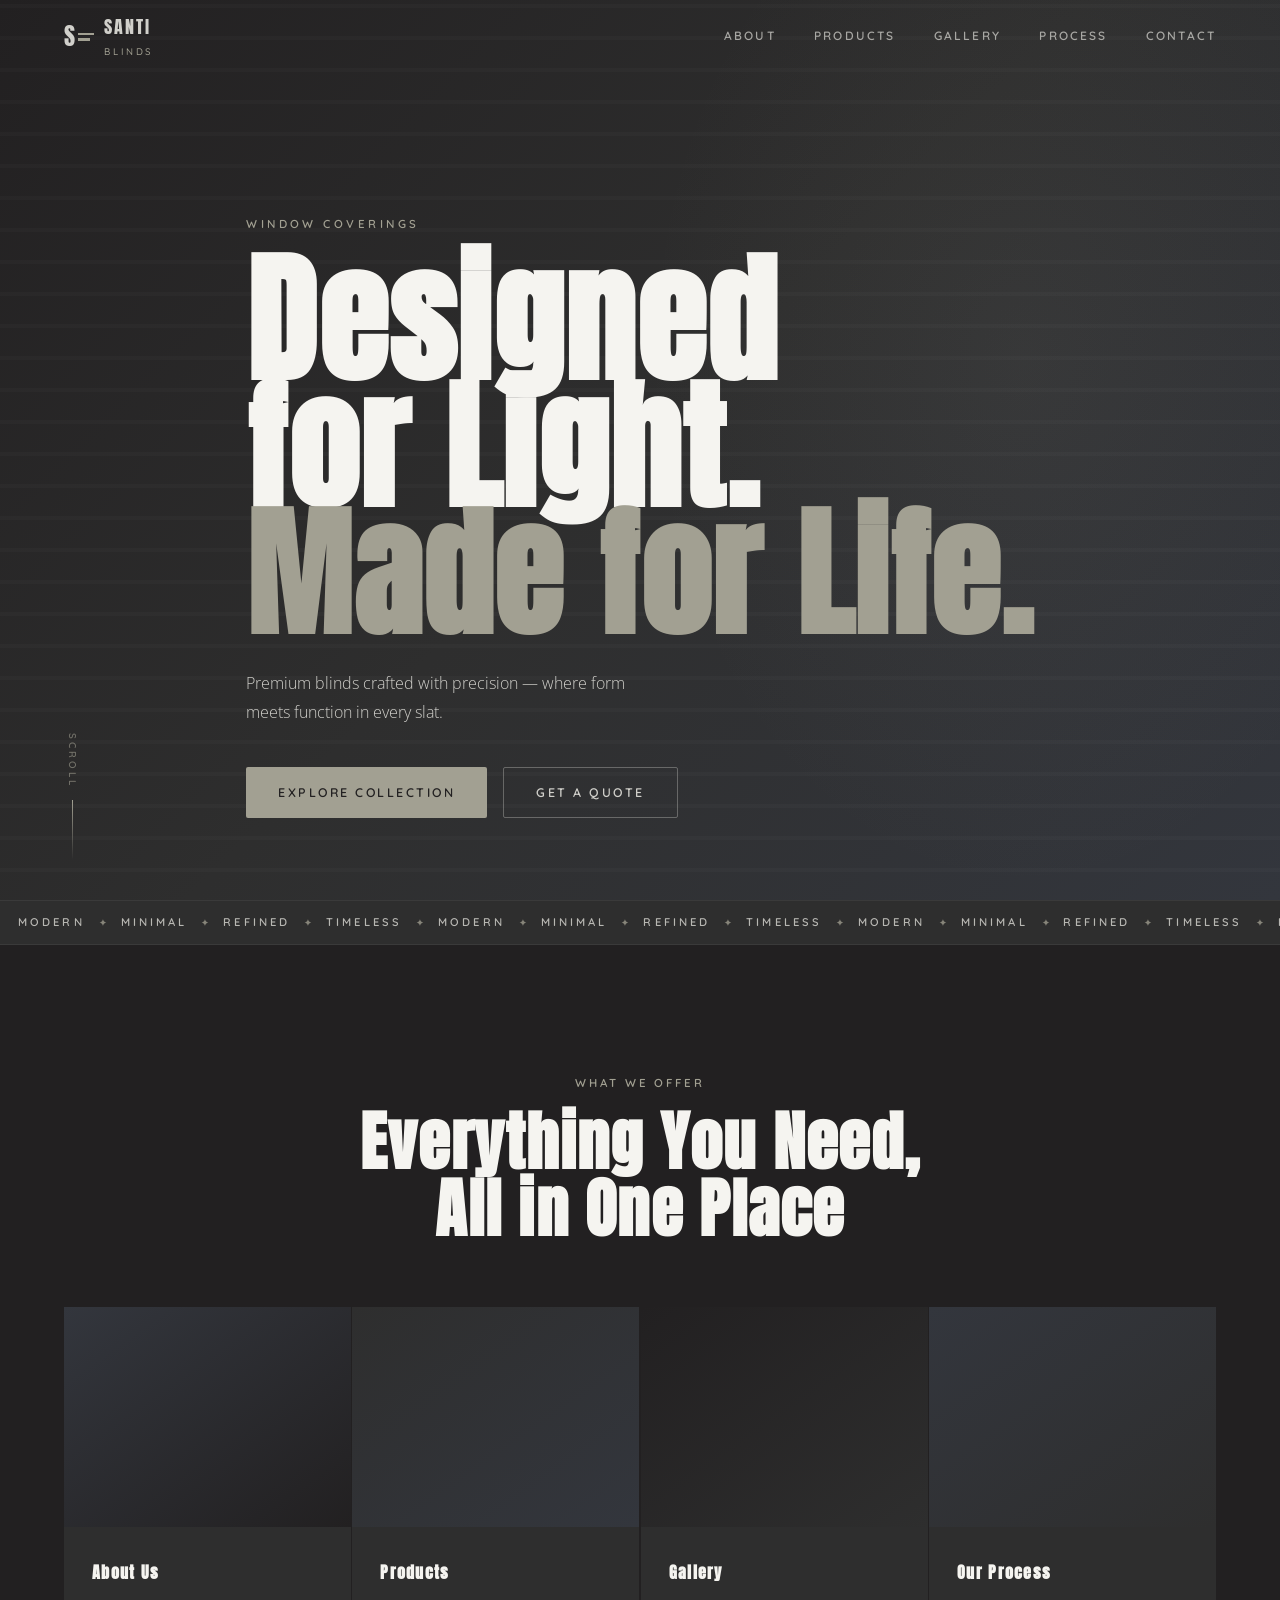
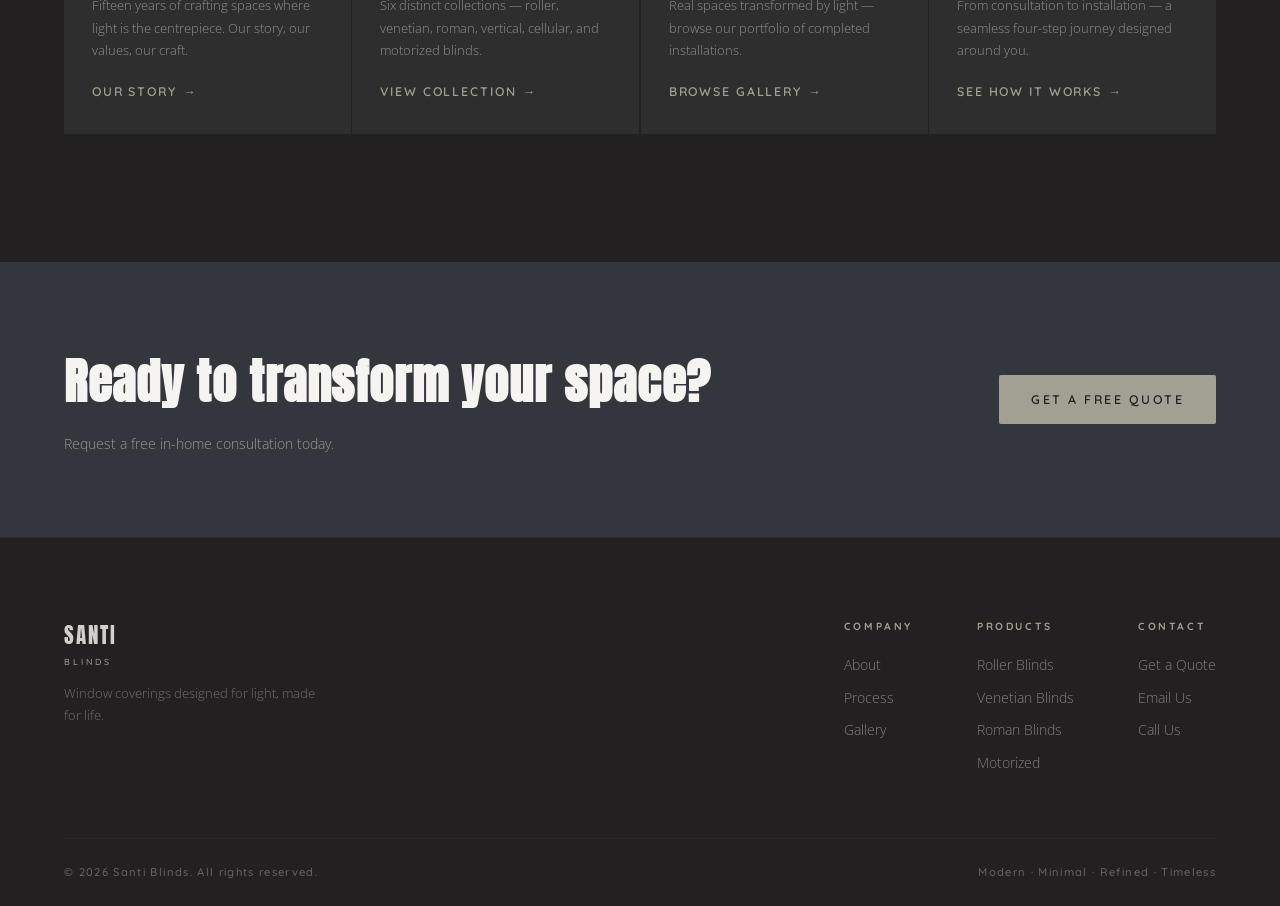
==== commit 23ff364e: "Update index.html" ====
--- a/index.html
+++ b/index.html
@@ -165,4 +165,4 @@
 
   <script src="javascript/script.js"></script>
 </body>
-</html>+</html>
--- a/css/style.css
+++ b/css/style.css
@@ -265,6 +265,11 @@
 }
 .nav__links a:hover { opacity: 1; }
 .nav__links a:hover::after { width: 100%; }
+.nav__links a.active {
+  opacity: 1;
+  color: var(--c-tan);
+}
+.nav__links a.active::after { width: 100%; }
 .nav__hamburger {
   display: none;
   flex-direction: column;
@@ -325,78 +330,63 @@
   padding: 0 clamp(20px, 5vw, 80px);
   padding-top: 60px;
 }
-
-/* --- PAGE HERO OVERRIDES (push content below nav) --- */
-.page-hero--products .page-hero__content,
-.page-hero--gallery .page-hero__content,
-.page-hero--process .page-hero__content,
-.page-hero--about .page-hero__content,
-.page-hero--contact .page-hero__content {
-  padding-top: clamp(80px, 10vw, 130px);
-}
-
 .hero__eyebrow {
   font-family: var(--font-ui);
   font-size: 0.72rem;
   font-weight: 600;
-  letter-spacing: 0.35em;
+  letter-spacing: 0.3em;
   text-transform: uppercase;
   color: var(--c-tan);
   margin-bottom: 1.5rem;
-  transition-delay: 0.1s;
+  display: block;
 }
 .hero__title {
   font-family: var(--font-display);
-  font-size: clamp(3.5rem, 10vw, 8.5rem);
-  line-height: 0.95;
-  letter-spacing: 0.02em;
+  font-size: clamp(4rem, 11vw, 10rem);
+  line-height: 0.9;
+  letter-spacing: 0.01em;
   color: var(--c-white);
   margin-bottom: 2rem;
 }
-.hero__title span { display: block; }
-.hero__title span:nth-child(1) { transition-delay: 0.15s; }
-.hero__title span:nth-child(2) { transition-delay: 0.25s; }
-.hero__title--accent {
-  color: var(--c-tan);
-  transition-delay: 0.35s !important;
-}
+.hero__title--accent { color: var(--c-tan); }
 .hero__sub {
-  font-size: clamp(0.9rem, 1.5vw, 1.05rem);
-  color: var(--c-cream);
-  opacity: 0.8;
-  max-width: 460px;
+  font-size: clamp(0.9rem, 1.4vw, 1rem);
+  color: var(--c-cream);
+  opacity: 0.7;
+  max-width: 420px;
+  line-height: 1.8;
   margin-bottom: 2.5rem;
-  transition-delay: 0.45s;
 }
 .hero__cta {
   display: flex;
   gap: 1rem;
   flex-wrap: wrap;
-  transition-delay: 0.55s;
 }
 .hero__scroll-hint {
   position: absolute;
   bottom: 2.5rem;
   left: clamp(20px, 5vw, 80px);
   display: flex;
+  flex-direction: column;
   align-items: center;
   gap: 0.75rem;
   z-index: 2;
-  opacity: 0.5;
 }
 .hero__scroll-hint span {
   font-family: var(--font-ui);
   font-size: 0.62rem;
   font-weight: 600;
-  letter-spacing: 0.25em;
+  letter-spacing: 0.3em;
   text-transform: uppercase;
+  color: var(--c-tan);
+  opacity: 0.6;
+  writing-mode: vertical-rl;
 }
 .hero__scroll-line {
-  width: 40px;
-  height: 1px;
-  background: var(--c-cream);
-  transform-origin: left;
-  animation: scrollLine 2s var(--ease-in-out) infinite;
+  width: 1px;
+  height: 60px;
+  background: linear-gradient(to bottom, var(--c-tan), transparent);
+  animation: scrollLine 2s ease-in-out infinite;
 }
 @keyframes scrollLine {
   0%   { transform: scaleX(0); }
@@ -405,33 +395,56 @@
 }
 
 /* ============================================
-   MARQUEE
+   MARQUEE — Infinite seamless scroll
    ============================================ */
 .marquee {
   background: var(--c-black);
   border-top: 1px solid rgba(255,255,255,0.06);
   border-bottom: 1px solid rgba(255,255,255,0.06);
   overflow: hidden;
-  padding: 14px 0;
+  padding: 16px 0;
 }
 .marquee__track {
   display: flex;
-  gap: 2.5rem;
-  animation: marquee 20s linear infinite;
+  align-items: center;
+  gap: 0;
   width: max-content;
+  will-change: transform;
+  /* animation set dynamically by initMarquee() in script.js */
 }
 .marquee__track span {
-  font-family: var(--font-display);
-  font-size: 0.8rem;
-  letter-spacing: 0.25em;
+  font-family: var(--font-ui);
+  font-size: 0.7rem;
+  font-weight: 600;
+  letter-spacing: 0.28em;
+  text-transform: uppercase;
   color: var(--c-cream);
   white-space: nowrap;
-}
-.marquee__track .dot { color: var(--c-tan); }
-@keyframes marquee {
-  from { transform: translateX(0); }
-  to   { transform: translateX(-50%); }
-}
+  padding: 0 1.6em;
+  line-height: 1;
+  opacity: 0.85;
+}
+/* Hide the original · or ✦ character and replace with a unified diamond ✦ via CSS */
+.marquee__track .dot {
+  font-size: 0;           /* hide the original character */
+  padding: 0;
+  position: relative;
+  width: 1em;
+  flex-shrink: 0;
+}
+.marquee__track .dot::after {
+  content: '✦';
+  font-size: 0.55rem;
+  color: var(--c-tan);
+  opacity: 0.9;
+  position: absolute;
+  left: 50%;
+  top: 50%;
+  transform: translate(-50%, -50%);
+  line-height: 1;
+}
+/* marqueeScroll keyframe is now injected per-track by script.js (initMarquee)
+   so each track animates exactly one logical set width — no dead space ever */
 
 /* ============================================
    ABOUT
@@ -443,609 +456,835 @@
   gap: clamp(40px, 8vw, 120px);
   align-items: center;
 }
-.about__text .btn { margin-top: 1rem; }
-
-/* Slat Art */
-.about__visual { display: flex; flex-direction: column; gap: 2.5rem; }
+.about__text { display: flex; flex-direction: column; gap: 0; }
+.about__visual {
+  display: flex;
+  flex-direction: column;
+  gap: 2rem;
+}
 .about__slat-art {
-  position: relative;
   height: 320px;
-}
-.slat-art__frame {
-  position: absolute;
-  inset: 0;
+  position: relative;
+  overflow: hidden;
+  background: var(--c-navy);
+}
+.about__stat-block {
+  display: flex;
+  gap: 2rem;
+  flex-wrap: wrap;
+}
+.stat {
+  display: flex;
+  flex-direction: column;
+  gap: 0.25rem;
+}
+.stat__num {
+  font-family: var(--font-display);
+  font-size: clamp(2rem, 3vw, 3rem);
+  color: var(--c-white);
+  letter-spacing: 0.02em;
+  line-height: 1;
+}
+.stat__label {
+  font-family: var(--font-ui);
+  font-size: 0.65rem;
+  font-weight: 600;
+  letter-spacing: 0.2em;
+  text-transform: uppercase;
+  color: var(--c-tan);
+}
+
+/* ============================================
+   VALUES
+   ============================================ */
+.values-section { background: var(--c-black); }
+.values__grid {
+  display: grid;
+  grid-template-columns: repeat(4, 1fr);
+  gap: 1.5px;
+  margin-top: 4rem;
+}
+.value-card {
+  background: var(--c-navy);
+  padding: 2.5rem 2rem;
+  border-bottom: 2px solid transparent;
+  transition: border-color 0.4s, background 0.4s;
+}
+.value-card:hover {
+  border-color: var(--c-tan);
+  background: var(--c-dark);
+}
+.value-card__num {
+  font-family: var(--font-display);
+  font-size: 0.72rem;
+  letter-spacing: 0.25em;
+  color: var(--c-tan);
+  opacity: 0.6;
+  margin-bottom: 1.5rem;
+}
+.value-card h3 {
+  font-family: var(--font-display);
+  font-size: 1.2rem;
+  letter-spacing: 0.06em;
+  color: var(--c-white);
+  margin-bottom: 0.75rem;
+}
+.value-card p {
+  font-size: 0.85rem;
+  line-height: 1.75;
+  color: var(--c-cream);
+  opacity: 0.7;
+}
+
+/* ============================================
+   TEAM
+   ============================================ */
+.team-section { background: var(--c-dark); }
+.team__grid {
+  display: grid;
+  grid-template-columns: repeat(3, 1fr);
+  gap: 2rem;
+  margin-top: 4rem;
+}
+.team-card {
+  text-align: center;
+  padding: 2.5rem 2rem;
+  background: var(--c-navy);
+  transition: background 0.4s, transform 0.4s var(--ease-out);
+}
+.team-card:hover {
   background: var(--c-black);
-  border-radius: 3px;
+  transform: translateY(-6px);
+}
+.team-card__avatar {
+  width: 80px; height: 80px;
+  border-radius: 50%;
+  margin: 0 auto 1.5rem;
+  background: var(--c-black);
+  position: relative;
   overflow: hidden;
 }
-.slat-art__light {
-  position: absolute;
-  top: -40px; left: 10%;
-  width: 80%;
-  height: 120%;
-  background: linear-gradient(170deg, rgba(162,160,146,0.25) 0%, transparent 60%);
-  transform: skewX(-8deg);
-}
-.slat-art__slats {
-  position: absolute;
-  inset: 0;
-  display: flex;
-  flex-direction: column;
-  justify-content: center;
-  gap: 0;
-  padding: 20px 0;
-}
-.slat {
-  height: 20px;
-  margin: 3px 0;
-  background: linear-gradient(
-    90deg,
-    var(--c-navy) 0%,
-    rgba(51,54,61,0.5) 40%,
-    rgba(162,160,146,0.3) 60%,
-    var(--c-navy) 100%
-  );
-  transform: perspective(400px) rotateX(calc(var(--i) * 2deg));
-  transform-origin: left center;
-  animation: slatSway 4s ease-in-out infinite alternate;
-  animation-delay: calc(var(--i) * 80ms);
-}
-@keyframes slatSway {
-  from { transform: perspective(400px) rotateX(calc(var(--i) * 2deg)); }
-  to   { transform: perspective(400px) rotateX(calc(var(--i) * 2deg + 8deg)); }
-}
-
-.about__stat-block {
-  display: flex;
-  gap: 2rem;
-}
-.stat {
-  flex: 1;
-  padding: 1.5rem;
-  background: var(--c-black);
-  border: 1px solid rgba(255,255,255,0.06);
-  border-radius: var(--radius);
-}
-.stat__num {
-  display: block;
-  font-family: var(--font-display);
-  font-size: 2rem;
+.team-card__avatar--1 {
+  background: linear-gradient(135deg, var(--c-navy) 0%, var(--c-tan) 100%);
+}
+.team-card__avatar--2 {
+  background: linear-gradient(135deg, var(--c-black) 0%, var(--c-navy) 100%);
+}
+.team-card__avatar--3 {
+  background: linear-gradient(135deg, var(--c-tan) 0%, var(--c-black) 100%);
+}
+.team-card h4 {
+  font-family: var(--font-display);
+  font-size: 1rem;
+  letter-spacing: 0.08em;
   color: var(--c-white);
   margin-bottom: 0.25rem;
 }
-.stat__label {
-  font-family: var(--font-ui);
-  font-size: 0.68rem;
-  font-weight: 500;
-  letter-spacing: 0.12em;
+.team-card span {
+  font-family: var(--font-ui);
+  font-size: 0.65rem;
+  font-weight: 600;
+  letter-spacing: 0.2em;
   text-transform: uppercase;
   color: var(--c-tan);
-}
-
-/* ============================================
-   PRODUCTS
-   ============================================ */
-.products { background: var(--c-black); }
+  display: block;
+  margin-bottom: 1rem;
+}
+.team-card p {
+  font-size: 0.85rem;
+  line-height: 1.75;
+  color: var(--c-cream);
+  opacity: 0.65;
+}
+
+/* ============================================
+   TESTIMONIALS
+   ============================================ */
+.testimonials {
+  background: var(--c-dark);
+  text-align: center;
+}
+.testimonials__slider {
+  max-width: 700px;
+  margin: 2rem auto 0;
+  min-height: 160px;
+  position: relative;
+}
+.testimonial {
+  display: none;
+  opacity: 0;
+  transform: translateY(10px);
+  transition: opacity 0.6s var(--ease-out), transform 0.6s var(--ease-out);
+}
+.testimonial.active {
+  display: block;
+  opacity: 1;
+  transform: translateY(0);
+}
+.testimonial blockquote {
+  font-family: var(--font-ui);
+  font-size: clamp(1rem, 2vw, 1.2rem);
+  font-weight: 300;
+  line-height: 1.8;
+  color: var(--c-cream);
+  font-style: italic;
+  margin-bottom: 1.5rem;
+}
+.testimonial cite {
+  font-family: var(--font-ui);
+  font-size: 0.72rem;
+  font-weight: 600;
+  letter-spacing: 0.2em;
+  text-transform: uppercase;
+  color: var(--c-tan);
+  font-style: normal;
+}
+.testimonials__nav {
+  display: flex;
+  align-items: center;
+  justify-content: center;
+  gap: 1.5rem;
+  margin-top: 2rem;
+}
+.t-prev, .t-next {
+  width: 40px; height: 40px;
+  border: 1px solid rgba(162,160,146,0.35);
+  border-radius: 50%;
+  display: flex;
+  align-items: center;
+  justify-content: center;
+  color: var(--c-cream);
+  font-size: 1rem;
+  transition: border-color 0.3s, background 0.3s;
+}
+.t-prev:hover, .t-next:hover {
+  border-color: var(--c-tan);
+  background: rgba(162,160,146,0.1);
+}
+.t-dots { display: flex; gap: 0.5rem; }
+.t-dot {
+  width: 6px; height: 6px;
+  border-radius: 50%;
+  background: rgba(162,160,146,0.3);
+  transition: background 0.3s, transform 0.3s;
+}
+.t-dot.active {
+  background: var(--c-tan);
+  transform: scale(1.3);
+}
+
+/* ============================================
+   CTA STRIP
+   ============================================ */
+.cta-strip { background: var(--c-navy); }
+.cta-strip__inner {
+  display: flex;
+  align-items: center;
+  justify-content: space-between;
+  gap: 2rem;
+  padding: 5rem 0;
+  flex-wrap: wrap;
+}
+.cta-strip__text h2 {
+  font-family: var(--font-display);
+  font-size: clamp(1.8rem, 4vw, 3rem);
+  letter-spacing: 0.02em;
+  color: var(--c-white);
+  margin-bottom: 0.5rem;
+}
+.cta-strip__text p {
+  font-size: 0.9rem;
+  color: var(--c-cream);
+  opacity: 0.65;
+}
+
+/* ============================================
+   HOME TEASERS
+   ============================================ */
+.home-teasers { background: var(--c-dark); }
+.teasers__grid {
+  display: grid;
+  grid-template-columns: repeat(4, 1fr);
+  gap: 1.5px;
+  margin-top: 4rem;
+}
+.teaser-card {
+  display: flex;
+  flex-direction: column;
+  background: var(--c-black);
+  overflow: hidden;
+  transition: transform 0.4s var(--ease-out);
+}
+.teaser-card:hover { transform: translateY(-4px); }
+.teaser-card__visual {
+  height: 220px;
+  position: relative;
+  overflow: hidden;
+}
+.teaser-card__visual--about {
+  background: linear-gradient(145deg, var(--c-navy) 0%, var(--c-dark) 100%);
+}
+.teaser-card__visual--products {
+  background: linear-gradient(145deg, var(--c-black) 0%, var(--c-navy) 100%);
+}
+.teaser-card__visual--gallery {
+  background: linear-gradient(145deg, var(--c-dark) 0%, var(--c-black) 100%);
+}
+.teaser-card__visual--process {
+  background: linear-gradient(145deg, var(--c-navy) 0%, var(--c-black) 100%);
+}
+.teaser-card__body {
+  padding: 2rem 1.75rem;
+  flex: 1;
+  display: flex;
+  flex-direction: column;
+  gap: 0.5rem;
+}
+.teaser-card__body h3 {
+  font-family: var(--font-display);
+  font-size: 1rem;
+  letter-spacing: 0.08em;
+  color: var(--c-white);
+}
+.teaser-card__body p {
+  font-size: 0.82rem;
+  line-height: 1.7;
+  color: var(--c-cream);
+  opacity: 0.6;
+  flex: 1;
+  margin-bottom: 0.75rem;
+}
+
+/* ============================================
+   PRODUCTS (index teaser)
+   ============================================ */
+.products { background: var(--c-dark); }
 .products__grid {
   display: grid;
   grid-template-columns: repeat(3, 1fr);
   gap: 1.5px;
+  margin-top: 4rem;
 }
 .product-card {
-  position: relative;
-  background: var(--c-navy);
+  background: var(--c-black);
   overflow: hidden;
-  transition: transform 0.5s var(--ease-out);
-}
-.product-card:hover { transform: translateY(-6px); z-index: 2; }
+  transition: transform 0.4s var(--ease-out);
+}
+.product-card:hover { transform: translateY(-4px); }
 .product-card__img {
   height: 220px;
   position: relative;
   overflow: hidden;
-}
+  background: var(--c-navy);
+}
+.product-card__img--roller   { background: linear-gradient(145deg, var(--c-navy) 0%, var(--c-dark) 100%); }
+.product-card__img--venetian { background: linear-gradient(145deg, var(--c-black) 0%, var(--c-navy) 100%); }
+.product-card__img--roman    { background: linear-gradient(145deg, var(--c-dark) 0%, var(--c-black) 100%); }
+.product-card__img--vertical { background: linear-gradient(145deg, var(--c-navy) 0%, var(--c-black) 100%); }
+.product-card__img--cellular { background: linear-gradient(145deg, var(--c-black) 0%, var(--c-dark) 100%); }
+.product-card__img--motorized { background: linear-gradient(145deg, var(--c-dark) 0%, var(--c-navy) 100%); }
 .product-card__slat-deco {
+  position: absolute;
+  inset: 0;
+  background: repeating-linear-gradient(
+    0deg,
+    transparent 0px,
+    transparent 18px,
+    rgba(255,255,255,0.04) 18px,
+    rgba(255,255,255,0.04) 22px
+  );
+}
+.product-card__tag {
+  position: absolute;
+  top: 1rem; right: 1rem;
+  font-family: var(--font-ui);
+  font-size: 0.6rem;
+  font-weight: 700;
+  letter-spacing: 0.2em;
+  text-transform: uppercase;
+  color: var(--c-tan);
+  background: rgba(34,32,33,0.8);
+  padding: 4px 10px;
+  border: 1px solid rgba(162,160,146,0.25);
+}
+.product-card__body {
+  padding: 2rem 1.75rem;
+}
+.product-card__body h3 {
+  font-family: var(--font-display);
+  font-size: 1.05rem;
+  letter-spacing: 0.08em;
+  color: var(--c-white);
+  margin-bottom: 0.75rem;
+}
+.product-card__body p {
+  font-size: 0.85rem;
+  line-height: 1.75;
+  color: var(--c-cream);
+  opacity: 0.65;
+  margin-bottom: 1.5rem;
+}
+.product-features {
+  display: flex;
+  flex-direction: column;
+  gap: 0.45rem;
+  margin-bottom: 1.75rem;
+}
+.product-features li {
+  font-family: var(--font-ui);
+  font-size: 0.75rem;
+  font-weight: 500;
+  color: var(--c-cream);
+  opacity: 0.6;
+  display: flex;
+  align-items: center;
+  gap: 0.5rem;
+}
+.product-features li::before {
+  content: '';
+  width: 14px;
+  height: 1px;
+  background: var(--c-tan);
+  flex-shrink: 0;
+  opacity: 0.6;
+}
+
+/* ============================================
+   FILTER BAR (gallery + products page)
+   ============================================ */
+.filter-bar {
+  display: flex;
+  gap: 0.5rem;
+  flex-wrap: wrap;
+  margin-bottom: 3rem;
+}
+.filter-btn {
+  font-family: var(--font-ui);
+  font-size: 0.72rem;
+  font-weight: 600;
+  letter-spacing: 0.18em;
+  text-transform: uppercase;
+  color: var(--c-cream);
+  padding: 9px 22px;
+  border: 1px solid rgba(255,255,255,0.1);
+  border-radius: var(--radius);
+  background: transparent;
+  opacity: 0.55;
+  transition: all 0.3s var(--ease-out);
+}
+.filter-btn:hover { opacity: 1; border-color: rgba(162,160,146,0.4); }
+.filter-btn.active {
+  background: var(--c-tan);
+  border-color: var(--c-tan);
+  color: var(--c-dark);
+  opacity: 1;
+}
+
+/* ============================================
+   GALLERY (index strip)
+   ============================================ */
+.gallery__strip {
+  display: flex;
+  gap: 3px;
+  height: 460px;
+  overflow: hidden;
+}
+.gallery__item {
+  flex: 1;
+  position: relative;
+  overflow: hidden;
+  background: var(--c-navy);
+  transition: flex 0.6s var(--ease-out);
+  cursor: pointer;
+}
+.gallery__item--tall { flex: 1.4; }
+.gallery__item--wide { flex: 1.6; }
+.gallery__item:hover { flex: 2.2; }
+.gallery__fill {
+  position: absolute;
+  inset: 0;
+  transition: transform 0.6s var(--ease-out);
+}
+.gallery__item:hover .gallery__fill { transform: scale(1.04); }
+
+/* Shared fill colours — used by both index strip and gallery page grid */
+.gf--1 { background: linear-gradient(160deg, var(--c-navy) 0%, #2a2d34 100%); }
+.gf--2 { background: linear-gradient(160deg, var(--c-black) 0%, var(--c-navy) 100%); }
+.gf--3 { background: linear-gradient(160deg, #282624 0%, var(--c-navy) 100%); }
+.gf--4 { background: linear-gradient(160deg, var(--c-navy) 0%, #3d3b30 100%); }
+.gf--5 { background: linear-gradient(160deg, var(--c-black) 0%, #2c2b28 100%); }
+.gf--6 { background: linear-gradient(160deg, #353230 0%, var(--c-navy) 100%); }
+.gf--7 { background: linear-gradient(160deg, var(--c-dark) 0%, #2e3038 100%); }
+.gf--8 { background: linear-gradient(160deg, var(--c-navy) 0%, var(--c-dark) 100%); }
+.gf--9 { background: linear-gradient(160deg, #2b2926 0%, var(--c-navy) 100%); }
+
+/* Slat texture overlay — sits inside each .gallery-grid__fill */
+.gf__slats {
   position: absolute;
   inset: 0;
   background: repeating-linear-gradient(
     0deg,
     transparent 0px,
     transparent 22px,
-    rgba(255,255,255,0.04) 22px,
-    rgba(255,255,255,0.04) 26px
+    rgba(162,160,146,0.055) 22px,
+    rgba(162,160,146,0.055) 26px
   );
-  transition: opacity 0.4s;
-}
-.product-card:hover .product-card__slat-deco { opacity: 0.5; }
-
-/* Card color themes */
-.product-card__img--roller   { background: linear-gradient(135deg, #2a2d33 0%, #3d3f46 100%); }
-.product-card__img--venetian { background: linear-gradient(135deg, #33302e 0%, #4a4540 100%); }
-.product-card__img--roman    { background: linear-gradient(135deg, #2e3033 0%, #3a3d42 100%); }
-.product-card__img--vertical { background: linear-gradient(135deg, #2a2a2c 0%, #363636 100%); }
-.product-card__img--cellular { background: linear-gradient(135deg, #302e28 0%, #45403a 100%); }
-.product-card__img--motorized{ background: linear-gradient(135deg, #1e2127 0%, #2e3340 100%); }
-
-.product-card__img::after {
+  pointer-events: none;
+}
+/* Warm light sweep — top-right glow on every card */
+.gallery-grid__fill::after {
   content: '';
   position: absolute;
+  top: 0; right: 0;
+  width: 70%; height: 55%;
+  background: radial-gradient(
+    ellipse at 80% 10%,
+    rgba(162,160,146,0.13) 0%,
+    transparent 65%
+  );
+  pointer-events: none;
+}
+
+.gallery__caption {
+  position: absolute;
   bottom: 0; left: 0; right: 0;
-  height: 60%;
-  background: linear-gradient(to top, var(--c-navy) 0%, transparent 100%);
-}
-.product-card__body {
-  padding: 1.75rem 1.75rem 2rem;
-}
-.product-card__body h3 {
-  font-family: var(--font-display);
-  font-size: 1.2rem;
-  letter-spacing: 0.06em;
+  padding: 1.25rem;
+  background: linear-gradient(to top, rgba(34,32,33,0.9) 0%, transparent 100%);
+  opacity: 0;
+  transform: translateY(6px);
+  transition: opacity 0.4s, transform 0.4s var(--ease-out);
+}
+.gallery__item:hover .gallery__caption { opacity: 1; transform: translateY(0); }
+.gallery__caption h4 {
+  font-family: var(--font-display);
+  font-size: 0.9rem;
+  letter-spacing: 0.08em;
   color: var(--c-white);
-  margin-bottom: 0.6rem;
-}
-.product-card__body p {
-  font-size: 0.85rem;
-  line-height: 1.7;
-  color: var(--c-cream);
-  opacity: 0.75;
-  margin-bottom: 1.25rem;
-}
-
-/* ============================================
-   GALLERY
-   ============================================ */
-.gallery { background: var(--c-dark); overflow: hidden; }
-.gallery__header {
-  max-width: var(--container);
-  margin: 0 auto var(--section-pad);
-  padding: 0 clamp(20px, 5vw, 80px);
-}
-.gallery__strip {
-  display: flex;
-  gap: 2px;
-  height: 480px;
-  padding: 0 clamp(20px, 5vw, 80px);
-  max-width: var(--container);
-  margin: 0 auto;
-}
-.gallery__item {
-  flex: 1;
-  position: relative;
-  overflow: hidden;
-  border-radius: var(--radius);
-  cursor: pointer;
-  transition: flex 0.5s var(--ease-out);
-}
-.gallery__item:hover { flex: 2; }
-.gallery__item--tall { flex: 1.2; }
-.gallery__item--wide { flex: 1.5; }
-.gallery__fill {
-  position: absolute;
-  inset: 0;
-  transition: transform 0.6s var(--ease-out);
-}
-.gallery__item:hover .gallery__fill { transform: scale(1.04); }
-.gallery__fill--1 {
-  background: linear-gradient(160deg, #2a2d33 0%, #4a4540 100%);
-  background-image: repeating-linear-gradient(0deg, transparent 0px, transparent 28px, rgba(255,255,255,0.035) 28px, rgba(255,255,255,0.035) 32px),
-                    linear-gradient(160deg, #2a2d33 0%, #4a4540 100%);
-}
-.gallery__fill--2 {
-  background: linear-gradient(160deg, #1e2127 0%, #2e3340 100%);
-  background-image: repeating-linear-gradient(90deg, transparent 0px, transparent 20px, rgba(255,255,255,0.025) 20px, rgba(255,255,255,0.025) 22px),
-                    linear-gradient(160deg, #1e2127 0%, #2e3340 100%);
-}
-.gallery__fill--3 {
-  background: linear-gradient(160deg, #33302e 0%, #5a5248 100%);
-}
-.gallery__fill--4 {
-  background: linear-gradient(160deg, #2e3033 0%, #3a3d42 100%);
-  background-image: repeating-linear-gradient(0deg, transparent 0px, transparent 18px, rgba(255,255,255,0.04) 18px, rgba(255,255,255,0.04) 20px),
-                    linear-gradient(160deg, #2e3033 0%, #3a3d42 100%);
-}
-.gallery__fill--5 {
-  background: linear-gradient(160deg, #302e28 0%, #55503a 100%);
-}
-.gallery__caption {
-  position: absolute;
-  bottom: 0; left: 0; right: 0;
-  padding: 1.5rem 1.25rem 1.25rem;
-  background: linear-gradient(to top, rgba(34,32,33,0.9) 0%, transparent 100%);
-  font-family: var(--font-ui);
-  font-size: 0.7rem;
-  font-weight: 500;
-  letter-spacing: 0.15em;
-  text-transform: uppercase;
-  color: var(--c-cream);
-  opacity: 0;
-  transform: translateY(8px);
-  transition: opacity 0.4s, transform 0.4s;
-}
-.gallery__item:hover .gallery__caption { opacity: 1; transform: translateY(0); }
-
-/* ============================================
-   GALLERY PAGE — FULL LAYOUT
-   ============================================ */
-
-/* Filter Bar */
-.filter-bar {
-  display: flex;
-  gap: 0.5rem;
-  flex-wrap: wrap;
-  margin-bottom: 3rem;
-}
-.filter-btn {
-  font-family: var(--font-ui);
-  font-size: 0.72rem;
+  margin-bottom: 0.15rem;
+}
+.gallery__caption span {
+  font-family: var(--font-ui);
+  font-size: 0.65rem;
   font-weight: 600;
   letter-spacing: 0.18em;
   text-transform: uppercase;
-  color: var(--c-cream);
-  opacity: 0.5;
-  padding: 9px 20px;
-  border: 1px solid rgba(255,255,255,0.1);
-  border-radius: var(--radius);
-  transition: all 0.3s var(--ease-out);
-  background: transparent;
-}
-.filter-btn:hover {
-  opacity: 0.85;
-  border-color: rgba(162,160,146,0.4);
-}
-.filter-btn.active {
-  opacity: 1;
-  background: var(--c-tan);
-  color: var(--c-dark);
-  border-color: var(--c-tan);
-}
-
-/* Masonry Gallery Grid */
+  color: var(--c-tan);
+}
+
+/* ============================================
+   GALLERY PAGE — Intro header
+   ============================================ */
+.gallery-intro {
+  display: flex;
+  align-items: flex-end;
+  justify-content: space-between;
+  gap: clamp(2rem, 6vw, 6rem);
+  margin-bottom: clamp(2.5rem, 4vw, 4rem);
+  padding-bottom: clamp(2rem, 3vw, 3rem);
+  border-bottom: 1px solid rgba(255,255,255,0.07);
+}
+.gallery-intro__text .section-label { margin-bottom: 0.75rem; }
+.gallery-intro__text .section-title { margin-bottom: 0; }
+.gallery-intro__desc {
+  max-width: 380px;
+  font-size: 0.88rem;
+  line-height: 1.85;
+  color: var(--c-cream);
+  opacity: 0.6;
+  flex-shrink: 0;
+  padding-bottom: 0.2rem;
+}
+
+/* ============================================
+   GALLERY PAGE — Filter bar
+   ============================================ */
+.gallery-page { background: var(--c-dark); }
+
+/* Filter bar inherits shared .filter-bar styles;
+   these overrides make it sit flush with the grid rhythm */
+.gallery-page .filter-bar {
+  margin-bottom: clamp(2rem, 3.5vw, 3.5rem);
+  gap: 0.4rem;
+}
+
+/* ============================================
+   GALLERY PAGE — Masonry grid
+   ============================================ */
 .gallery-grid {
   columns: 3;
-  column-gap: 3px;
-  width: 100%;
+  column-gap: 4px;
 }
 .gallery-grid__item {
   break-inside: avoid;
+  margin-bottom: 4px;
   position: relative;
   overflow: hidden;
-  margin-bottom: 3px;
   cursor: pointer;
-  border-radius: var(--radius);
-}
-.gallery-grid__item--tall .gallery-grid__fill { height: 520px; }
-.gallery-grid__item--wide { column-span: none; }
-.gallery-grid__item--wide .gallery-grid__fill { height: 340px; }
+  /* border on every card — subtle structure from the moodboard */
+  outline: 1px solid rgba(255,255,255,0.04);
+  outline-offset: -1px;
+}
+.gallery-grid__item.hidden { display: none; }
+
+/* The fill div holds the colour + pseudo-element glow */
 .gallery-grid__fill {
   width: 100%;
   height: 280px;
+  display: block;
+  position: relative;
+  transition: transform 0.55s var(--ease-out);
+}
+.gallery-grid__item--tall .gallery-grid__fill { height: 430px; }
+.gallery-grid__item--wide .gallery-grid__fill { height: 330px; }
+.gallery-grid__item:hover .gallery-grid__fill { transform: scale(1.05); }
+
+/* Overlay — taller gradient, richer info hierarchy */
+.gallery-grid__overlay {
+  position: absolute;
+  bottom: 0; left: 0; right: 0;
+  padding: 2.5rem 1.5rem 1.5rem;
+  background: linear-gradient(
+    to top,
+    rgba(34,32,33,0.96) 0%,
+    rgba(34,32,33,0.5) 55%,
+    transparent 100%
+  );
+  opacity: 0;
+  transform: translateY(8px);
+  transition: opacity 0.45s var(--ease-out), transform 0.45s var(--ease-out);
+  display: flex;
+  flex-direction: column;
+  gap: 0.25rem;
+}
+.gallery-grid__item:hover .gallery-grid__overlay {
+  opacity: 1;
+  transform: translateY(0);
+}
+
+/* Room tag — small eyebrow label */
+.gallery-grid__tag {
+  font-family: var(--font-ui);
+  font-size: 0.6rem;
+  font-weight: 600;
+  letter-spacing: 0.28em;
+  text-transform: uppercase;
+  color: var(--c-tan);
+  display: block;
+  opacity: 0.9;
+  margin-bottom: 0.2rem;
+}
+/* Product name — the headline */
+.gallery-grid__label {
+  font-family: var(--font-display);
+  font-size: clamp(1rem, 1.5vw, 1.15rem);
+  letter-spacing: 0.06em;
+  color: var(--c-white);
+  display: block;
+  line-height: 1.1;
+}
+/* Material detail — the sub-line */
+.gallery-grid__product {
+  font-family: var(--font-ui);
+  font-size: 0.68rem;
+  font-weight: 500;
+  letter-spacing: 0.14em;
+  color: var(--c-cream);
+  opacity: 0.55;
+  display: block;
+}
+
+/* Hover border accent — tan bottom edge reveal */
+.gallery-grid__item::after {
+  content: '';
+  position: absolute;
+  bottom: 0; left: 0; right: 0;
+  height: 2px;
+  background: var(--c-tan);
+  transform: scaleX(0);
+  transform-origin: left;
+  transition: transform 0.45s var(--ease-out);
+}
+.gallery-grid__item:hover::after { transform: scaleX(1); }
+
+/* ============================================
+   GALLERY STATS
+   ============================================ */
+.gallery-stats {
+  background: var(--c-black);
+  border-top: 1px solid rgba(255,255,255,0.06);
+  padding: clamp(4rem, 7vw, 7rem) 0;
+}
+.gallery-stats__grid {
+  display: grid;
+  grid-template-columns: repeat(3, 1fr);
+  text-align: center;
+  gap: 0;
+}
+.gallery-stats__item {
+  padding: 2.5rem 2rem;
+  border-right: 1px solid rgba(255,255,255,0.07);
+  position: relative;
+}
+.gallery-stats__item:last-child { border-right: none; }
+
+/* Vertical tan accent line above each stat */
+.gallery-stats__item::before {
+  content: '';
+  position: absolute;
+  top: 0; left: 50%;
+  transform: translateX(-50%);
+  width: 1px;
+  height: 2rem;
+  background: linear-gradient(to bottom, var(--c-tan), transparent);
+  opacity: 0.5;
+}
+.gallery-stats__num {
+  font-family: var(--font-display);
+  font-size: clamp(3rem, 6vw, 5.5rem);
+  color: var(--c-white);
+  letter-spacing: 0.02em;
+  line-height: 1;
+  display: block;
+  margin-bottom: 0.6rem;
+}
+.gallery-stats__sup {
+  font-size: 0.45em;
+  color: var(--c-tan);
+  vertical-align: super;
+}
+.gallery-stats__label {
+  font-family: var(--font-ui);
+  font-size: 0.65rem;
+  font-weight: 600;
+  letter-spacing: 0.25em;
+  text-transform: uppercase;
+  color: var(--c-tan);
+  display: block;
+  opacity: 0.8;
+}
+
+/* ============================================
+   LIGHTBOX
+   ============================================ */
+.lightbox {
+  position: fixed;
+  inset: 0;
+  z-index: 2000;
+  display: flex;
+  align-items: center;
+  justify-content: center;
+  opacity: 0;
+  pointer-events: none;
+  transition: opacity 0.4s var(--ease-out);
+}
+.lightbox.open { opacity: 1; pointer-events: all; }
+.lightbox__backdrop {
+  position: absolute;
+  inset: 0;
+  background: rgba(34,32,33,0.96);
+  backdrop-filter: blur(10px);
+  -webkit-backdrop-filter: blur(10px);
+}
+.lightbox__content {
+  position: relative;
+  z-index: 1;
+  width: 90vw;
+  max-width: 960px;
+  display: flex;
+  flex-direction: column;
+  gap: 1.25rem;
+}
+.lightbox__img {
+  width: 100%;
+  height: 68vh;
+  background: var(--c-navy);
+  border: 1px solid rgba(255,255,255,0.06);
   position: relative;
   overflow: hidden;
-  display: block;
-  transition: transform 0.65s var(--ease-out);
-}
-.gallery-grid__item:hover .gallery-grid__fill { transform: scale(1.05); }
-
-/* Gallery fill image placeholders — rich compositions */
-.gf--1 {
-  background:
-    repeating-linear-gradient(0deg, transparent 0px, transparent 26px, rgba(255,255,255,0.04) 26px, rgba(255,255,255,0.04) 30px),
-    linear-gradient(150deg, #2a2c31 0%, #3e3b38 40%, #4a4540 100%);
-}
-.gf--1::before {
-  content: '';
-  position: absolute;
-  inset: 0;
-  background: radial-gradient(ellipse at 70% 30%, rgba(162,160,146,0.18) 0%, transparent 60%);
-}
-.gf--2 {
-  background:
-    repeating-linear-gradient(90deg, transparent 0px, transparent 18px, rgba(255,255,255,0.03) 18px, rgba(255,255,255,0.03) 21px),
-    linear-gradient(130deg, #1c1f26 0%, #252830 50%, #2e3340 100%);
-}
-.gf--2::before {
-  content: '';
-  position: absolute;
-  inset: 0;
-  background: radial-gradient(ellipse at 30% 70%, rgba(100,110,140,0.2) 0%, transparent 65%);
-}
-.gf--3 {
-  background:
-    repeating-linear-gradient(0deg, transparent 0px, transparent 22px, rgba(255,255,255,0.035) 22px, rgba(255,255,255,0.035) 25px),
-    linear-gradient(160deg, #2e2b28 0%, #463e38 50%, #5a5248 100%);
-}
-.gf--3::before {
-  content: '';
-  position: absolute;
-  inset: 0;
-  background: linear-gradient(to bottom right, rgba(162,150,130,0.15) 0%, transparent 70%);
-}
-.gf--4 {
-  background:
-    repeating-linear-gradient(0deg, transparent 0px, transparent 18px, rgba(255,255,255,0.045) 18px, rgba(255,255,255,0.045) 21px),
-    linear-gradient(140deg, #28292e 0%, #33363d 60%, #3a3d44 100%);
-}
-.gf--4::after {
-  content: '';
-  position: absolute;
-  inset: 0;
-  background: radial-gradient(ellipse at 60% 20%, rgba(162,160,146,0.12) 0%, transparent 55%);
-}
-.gf--5 {
-  background:
-    repeating-linear-gradient(0deg, transparent 0px, transparent 30px, rgba(255,255,255,0.03) 30px, rgba(255,255,255,0.03) 33px),
-    linear-gradient(165deg, #2c2a24 0%, #3d3830 50%, #55503a 100%);
-}
-.gf--5::before {
-  content: '';
-  position: absolute;
-  inset: 0;
-  background: radial-gradient(circle at 25% 80%, rgba(180,165,120,0.12) 0%, transparent 50%);
-}
-.gf--6 {
-  background:
-    repeating-linear-gradient(0deg, transparent 0px, transparent 24px, rgba(255,255,255,0.038) 24px, rgba(255,255,255,0.038) 27px),
-    linear-gradient(145deg, #232427 0%, #2e3035 50%, #3a3d42 100%);
-}
-.gf--6::before {
-  content: '';
-  position: absolute;
-  inset: 0;
-  background: linear-gradient(to bottom, rgba(162,160,146,0.1) 0%, transparent 60%);
-}
-.gf--7 {
-  background:
-    repeating-linear-gradient(90deg, transparent 0px, transparent 14px, rgba(255,255,255,0.025) 14px, rgba(255,255,255,0.025) 17px),
-    linear-gradient(135deg, #1e2024 0%, #2a2d33 55%, #32353c 100%);
-}
-.gf--7::before {
-  content: '';
-  position: absolute;
-  inset: 0;
-  background: radial-gradient(ellipse at 80% 50%, rgba(80,100,140,0.15) 0%, transparent 60%);
-}
-.gf--8 {
-  background:
-    repeating-linear-gradient(0deg, transparent 0px, transparent 20px, rgba(255,255,255,0.04) 20px, rgba(255,255,255,0.04) 23px),
-    linear-gradient(155deg, #302e2b 0%, #42403c 50%, #545048 100%);
-}
-.gf--8::before {
-  content: '';
-  position: absolute;
-  inset: 0;
-  background: radial-gradient(circle at 50% 50%, rgba(162,155,130,0.1) 0%, transparent 65%);
-}
-.gf--9 {
-  background:
-    repeating-linear-gradient(0deg, transparent 0px, transparent 28px, rgba(255,255,255,0.03) 28px, rgba(255,255,255,0.03) 31px),
-    linear-gradient(140deg, #1a1c20 0%, #252830 50%, #2e3038 100%);
-}
-.gf--9::before {
-  content: '';
-  position: absolute;
-  inset: 0;
-  background: linear-gradient(to right, rgba(162,160,146,0.06) 0%, transparent 60%);
-}
-
-/* Slat shadow overlay on all fills for venetian effect */
-.gallery-grid__fill::after {
+}
+/* Slat texture inside lightbox image area */
+.lightbox__img::before {
   content: '';
   position: absolute;
   inset: 0;
   background: repeating-linear-gradient(
     0deg,
-    rgba(0,0,0,0.04) 0px,
-    rgba(0,0,0,0.04) 2px,
-    transparent 2px,
-    transparent 28px
+    transparent 0px,
+    transparent 22px,
+    rgba(162,160,146,0.045) 22px,
+    rgba(162,160,146,0.045) 26px
   );
   pointer-events: none;
-  transition: opacity 0.5s;
-}
-.gallery-grid__item:hover .gallery-grid__fill::after { opacity: 0.5; }
-
-/* Gallery item overlay on hover */
-.gallery-grid__overlay {
-  position: absolute;
-  inset: 0;
-  background: linear-gradient(to top, rgba(34,32,33,0.92) 0%, rgba(34,32,33,0) 55%);
-  display: flex;
-  flex-direction: column;
-  justify-content: flex-end;
-  padding: 1.75rem 1.5rem;
-  opacity: 0;
-  transition: opacity 0.4s var(--ease-out);
-}
-.gallery-grid__item:hover .gallery-grid__overlay { opacity: 1; }
-.gallery-grid__label {
-  font-family: var(--font-display);
-  font-size: 1rem;
-  letter-spacing: 0.08em;
-  color: var(--c-white);
-  display: block;
-  margin-bottom: 0.25rem;
-}
-.gallery-grid__product {
-  font-family: var(--font-ui);
-  font-size: 0.68rem;
-  font-weight: 500;
+  z-index: 1;
+}
+.lightbox__img::after {
+  content: '';
+  position: absolute;
+  top: 0; right: 0;
+  width: 60%; height: 50%;
+  background: radial-gradient(ellipse at 80% 10%, rgba(162,160,146,0.1) 0%, transparent 65%);
+  pointer-events: none;
+  z-index: 1;
+}
+.lightbox__meta {
+  display: flex;
+  align-items: center;
+  justify-content: space-between;
+  padding: 0 0.25rem;
+}
+.lightbox__info {
+  font-family: var(--font-ui);
+  font-size: 0.72rem;
+  font-weight: 600;
   letter-spacing: 0.2em;
   text-transform: uppercase;
   color: var(--c-tan);
-  display: block;
-}
-
-/* Corner tag */
-.gallery-grid__item::before {
-  content: attr(data-room);
-  position: absolute;
-  top: 1rem; left: 1rem;
-  font-family: var(--font-ui);
-  font-size: 0.6rem;
-  font-weight: 600;
-  letter-spacing: 0.2em;
-  text-transform: uppercase;
-  color: var(--c-cream);
-  background: rgba(34,32,33,0.65);
-  backdrop-filter: blur(4px);
-  padding: 4px 10px;
-  border-radius: 1px;
-  z-index: 3;
-  opacity: 0;
-  transition: opacity 0.3s;
-}
-.gallery-grid__item:hover::before { opacity: 1; }
-
-/* Gallery page section */
-.gallery-page { background: var(--c-dark); }
-
-/* Hidden items for filter */
-.gallery-grid__item.hidden {
-  display: none;
-}
-
-/* Gallery stats bar */
-.gallery-stats {
-  background: var(--c-black);
-  border-top: 1px solid rgba(255,255,255,0.06);
-  border-bottom: 1px solid rgba(255,255,255,0.06);
-  padding: 2.5rem 0;
-}
-.gallery-stats__grid {
-  display: grid;
-  grid-template-columns: repeat(3, 1fr);
-  divide-x: 1px solid rgba(255,255,255,0.06);
-  text-align: center;
-}
-.gallery-stats__item {
-  padding: 1.5rem 2rem;
-  border-right: 1px solid rgba(255,255,255,0.06);
-  transition: background 0.3s;
-}
-.gallery-stats__item:last-child { border-right: none; }
-.gallery-stats__num {
-  display: block;
-  font-family: var(--font-display);
-  font-size: clamp(2rem, 4vw, 3.5rem);
-  color: var(--c-white);
-  line-height: 1;
-  margin-bottom: 0.4rem;
-}
-.gallery-stats__label {
-  font-family: var(--font-ui);
-  font-size: 0.68rem;
-  font-weight: 600;
-  letter-spacing: 0.22em;
-  text-transform: uppercase;
-  color: var(--c-tan);
-}
-
-/* Lightbox */
-.lightbox {
-  position: fixed;
-  inset: 0;
-  z-index: 9000;
+}
+.lightbox__counter {
+  font-family: var(--font-ui);
+  font-size: 0.65rem;
+  font-weight: 600;
+  letter-spacing: 0.18em;
+  color: var(--c-cream);
+  opacity: 0.35;
+}
+.lightbox__close {
+  position: absolute;
+  top: -3.25rem; right: 0;
+  color: var(--c-cream);
+  font-size: 1rem;
+  opacity: 0.5;
+  transition: opacity 0.3s, transform 0.3s;
+  font-family: var(--font-ui);
+  font-weight: 300;
+  letter-spacing: 0.05em;
+}
+.lightbox__close:hover { opacity: 1; transform: scale(1.15); }
+.lightbox__prev, .lightbox__next {
+  position: absolute;
+  top: calc(50% - 1.5rem);
+  transform: translateY(-50%);
+  width: 46px; height: 46px;
+  border: 1px solid rgba(162,160,146,0.3);
+  border-radius: 50%;
   display: flex;
   align-items: center;
   justify-content: center;
-  pointer-events: none;
-  opacity: 0;
-  transition: opacity 0.4s var(--ease-out);
-}
-.lightbox.open {
-  pointer-events: all;
-  opacity: 1;
-}
-.lightbox__backdrop {
-  position: absolute;
-  inset: 0;
-  background: rgba(22,20,21,0.94);
-  backdrop-filter: blur(8px);
-  cursor: pointer;
-}
-.lightbox__content {
-  position: relative;
-  z-index: 1;
-  width: min(800px, 90vw);
-  max-height: 85vh;
-  display: flex;
-  flex-direction: column;
-  gap: 1.25rem;
-  transform: scale(0.95);
-  transition: transform 0.4s var(--ease-out);
-}
-.lightbox.open .lightbox__content { transform: scale(1); }
-.lightbox__img {
-  width: 100%;
-  aspect-ratio: 16/10;
-  border-radius: var(--radius);
-  overflow: hidden;
-  background: var(--c-black);
-}
-.lightbox__info {
-  text-align: center;
-  font-family: var(--font-ui);
-  font-size: 0.78rem;
-  font-weight: 500;
-  letter-spacing: 0.18em;
-  text-transform: uppercase;
-  color: var(--c-tan);
-}
-.lightbox__close {
-  position: absolute;
-  top: -1rem;
-  right: -1rem;
-  width: 36px; height: 36px;
-  background: var(--c-tan);
-  color: var(--c-dark);
-  border-radius: 50%;
-  font-size: 0.8rem;
-  display: flex;
-  align-items: center;
-  justify-content: center;
-  transition: transform 0.3s, background 0.3s;
-}
-.lightbox__close:hover { transform: scale(1.1) rotate(90deg); background: var(--c-cream); }
-.lightbox__prev, .lightbox__next {
-  position: absolute;
-  top: 50%;
-  transform: translateY(-50%);
-  width: 44px; height: 44px;
-  background: rgba(34,32,33,0.8);
-  border: 1px solid rgba(255,255,255,0.12);
-  border-radius: 50%;
   color: var(--c-cream);
   font-size: 1rem;
-  display: flex;
-  align-items: center;
-  justify-content: center;
-  transition: all 0.3s var(--ease-out);
-  backdrop-filter: blur(4px);
-}
-.lightbox__prev { left: -1.5rem; }
-.lightbox__next { right: -1.5rem; }
+  transition: border-color 0.3s, background 0.3s, transform 0.3s;
+  z-index: 2;
+}
+.lightbox__prev { left: -3.75rem; }
+.lightbox__next { right: -3.75rem; }
 .lightbox__prev:hover, .lightbox__next:hover {
-  background: var(--c-tan);
-  color: var(--c-dark);
   border-color: var(--c-tan);
-}
-
-/* Gallery page responsive */
-@media (max-width: 900px) {
-  .gallery-grid { columns: 2; }
-  .gallery-stats__grid { grid-template-columns: 1fr; }
-  .gallery-stats__item { border-right: none; border-bottom: 1px solid rgba(255,255,255,0.06); }
-  .gallery-stats__item:last-child { border-bottom: none; }
-}
-@media (max-width: 600px) {
-  .gallery-grid { columns: 1; }
-  .gallery-grid__fill { height: 220px !important; }
-  .gallery-grid__item--tall .gallery-grid__fill { height: 260px !important; }
-  .lightbox__prev { left: 0.5rem; }
-  .lightbox__next { right: 0.5rem; }
-}
-
-/* ============================================
-   PROCESS
+  background: rgba(162,160,146,0.1);
+  transform: translateY(-50%) scale(1.08);
+}
+
+/* ============================================
+   PROCESS (homepage teaser strip)
    ============================================ */
 .process { background: var(--c-black); }
 .process__steps {
@@ -1097,195 +1336,117 @@
 }
 
 /* ============================================
-   TESTIMONIALS
-   ============================================ */
-.testimonials {
-  background: var(--c-dark);
-  text-align: center;
-}
-.testimonials__slider {
-  max-width: 700px;
-  margin: 2rem auto 0;
-  min-height: 160px;
-  position: relative;
-}
-.testimonial {
-  display: none;
-  opacity: 0;
-  transform: translateY(10px);
-  transition: opacity 0.6s var(--ease-out), transform 0.6s var(--ease-out);
-}
-.testimonial.active {
+   WHY STRIP (products page)
+   ============================================ */
+.why-strip { background: var(--c-navy); }
+.why__grid {
+  display: grid;
+  grid-template-columns: repeat(4, 1fr);
+  gap: 1.5px;
+  margin-top: 4rem;
+}
+.why-item {
+  padding: 2.5rem 2rem;
+  background: rgba(34,32,33,0.4);
+  transition: background 0.4s;
+}
+.why-item:hover { background: rgba(34,32,33,0.8); }
+.why-item__icon {
+  font-size: 1.2rem;
+  color: var(--c-tan);
   display: block;
-  opacity: 1;
-  transform: translateY(0);
-}
-.testimonial blockquote {
-  font-family: var(--font-ui);
-  font-size: clamp(1rem, 2vw, 1.25rem);
-  font-weight: 300;
+  margin-bottom: 1.25rem;
+}
+.why-item h4 {
+  font-family: var(--font-display);
+  font-size: 1rem;
+  letter-spacing: 0.08em;
+  color: var(--c-white);
+  margin-bottom: 0.6rem;
+}
+.why-item p {
+  font-size: 0.82rem;
   line-height: 1.75;
   color: var(--c-cream);
-  font-style: italic;
-  margin-bottom: 1.25rem;
-}
-.testimonial cite {
-  font-family: var(--font-ui);
-  font-size: 0.72rem;
-  font-weight: 600;
-  letter-spacing: 0.2em;
-  text-transform: uppercase;
-  color: var(--c-tan);
-  font-style: normal;
-}
-.testimonials__nav {
-  display: flex;
-  align-items: center;
+  opacity: 0.6;
+}
+
+/* ============================================
+   SLAT ART (decorative element)
+   ============================================ */
+.slat-art__frame {
+  position: relative;
+  width: 100%;
+  height: 100%;
+  overflow: hidden;
+}
+.slat-art__light {
+  position: absolute;
+  top: 0; right: -20%; bottom: 0;
+  width: 60%;
+  background: radial-gradient(ellipse at 60% 40%, rgba(162,160,146,0.18) 0%, transparent 70%);
+  pointer-events: none;
+}
+.slat-art__slats {
+  position: absolute;
+  inset: 0;
+  display: flex;
+  flex-direction: column;
   justify-content: center;
-  gap: 1.5rem;
-  margin-top: 2.5rem;
-}
-.t-prev, .t-next {
-  width: 40px; height: 40px;
-  border: 1px solid rgba(209,208,203,0.25);
-  border-radius: 50%;
-  color: var(--c-cream);
-  font-size: 0.9rem;
-  transition: all 0.3s var(--ease-out);
-  display: flex; align-items: center; justify-content: center;
-}
-.t-prev:hover, .t-next:hover {
-  border-color: var(--c-tan);
-  color: var(--c-tan);
-  transform: scale(1.1);
-}
-.t-dots { display: flex; gap: 8px; }
-.t-dot {
-  width: 6px; height: 6px;
-  border-radius: 50%;
-  background: rgba(209,208,203,0.25);
-  cursor: pointer;
-  transition: background 0.3s, transform 0.3s;
-}
-.t-dot.active { background: var(--c-tan); transform: scale(1.3); }
-
-/* ============================================
-   CONTACT
-   ============================================ */
-.contact { background: var(--c-navy); }
-.contact__grid {
-  display: grid;
-  grid-template-columns: 1fr 1fr;
-  gap: clamp(40px, 8vw, 100px);
-  align-items: start;
-}
-.contact__details {
-  margin-top: 2.5rem;
-  display: flex;
-  flex-direction: column;
-  gap: 0.9rem;
-}
-.contact__detail {
-  display: flex;
-  align-items: center;
-  gap: 0.85rem;
-  font-size: 0.9rem;
-  color: var(--c-cream);
-}
-.detail-icon {
-  color: var(--c-tan);
-  font-size: 0.6rem;
-}
-
-/* Form */
-.contact__form { padding-top: 0.5rem; }
-.form-group {
-  margin-bottom: 1.25rem;
-}
-.form-group label {
+  gap: 8px;
+  padding: 1.5rem;
+}
+.slat {
+  height: 6px;
+  background: linear-gradient(90deg,
+    rgba(162,160,146,0.06) 0%,
+    rgba(162,160,146,0.2) 40%,
+    rgba(162,160,146,0.08) 100%
+  );
+  border-radius: 1px;
+  animation: slatReveal 3s ease-in-out infinite alternate;
+  animation-delay: calc(var(--i) * 220ms);
+}
+@keyframes slatReveal {
+  from { opacity: 0.35; transform: scaleX(0.88); }
+  to   { opacity: 1;   transform: scaleX(1); }
+}
+
+/* ============================================
+   FOOTER
+   ============================================ */
+.footer { background: var(--c-dark); border-top: 1px solid rgba(255,255,255,0.06); }
+.footer__top {
+  display: flex;
+  justify-content: space-between;
+  gap: 4rem;
+  padding: 5rem 0 4rem;
+  flex-wrap: wrap;
+}
+.footer__brand { max-width: 260px; }
+.footer__logo {
+  font-family: var(--font-display);
+  font-size: 1.3rem;
+  letter-spacing: 0.1em;
+  color: var(--c-cream);
   display: block;
-  font-family: var(--font-ui);
-  font-size: 0.68rem;
-  font-weight: 600;
-  letter-spacing: 0.2em;
-  text-transform: uppercase;
-  color: var(--c-tan);
-  margin-bottom: 0.5rem;
-}
-.form-group input,
-.form-group select,
-.form-group textarea {
-  width: 100%;
-  padding: 12px 16px;
-  background: rgba(255,255,255,0.04);
-  border: 1px solid rgba(255,255,255,0.1);
-  border-radius: var(--radius);
-  color: var(--c-cream);
-  outline: none;
-  transition: border-color 0.3s, background 0.3s;
-  appearance: none;
-  -webkit-appearance: none;
-}
-.form-group input::placeholder,
-.form-group textarea::placeholder { color: rgba(209,208,203,0.35); }
-.form-group input:focus,
-.form-group select:focus,
-.form-group textarea:focus {
-  border-color: var(--c-tan);
-  background: rgba(255,255,255,0.06);
-}
-.form-group select option { background: var(--c-navy); color: var(--c-cream); }
-.form-group textarea { resize: vertical; min-height: 110px; }
-.form-success {
-  display: none;
-  margin-top: 1rem;
-  text-align: center;
-  font-family: var(--font-ui);
-  font-size: 0.8rem;
-  letter-spacing: 0.1em;
-  color: var(--c-tan);
-}
-.form-success.show { display: block; }
-
-/* ============================================
-   FOOTER
-   ============================================ */
-.footer {
-  background: var(--c-dark);
-  border-top: 1px solid rgba(255,255,255,0.06);
-}
-.footer__top {
-  padding: clamp(50px, 6vw, 80px) 0;
-  display: flex;
-  gap: clamp(40px, 8vw, 100px);
-  justify-content: space-between;
-  align-items: flex-start;
-}
-.footer__brand p {
-  font-size: 0.85rem;
-  color: var(--c-cream);
-  opacity: 0.55;
-  max-width: 240px;
-  margin-top: 0.75rem;
-  line-height: 1.7;
-}
-.footer__logo {
-  font-family: var(--font-display);
-  font-size: 1.4rem;
-  letter-spacing: 0.1em;
-  color: var(--c-white);
+  margin-bottom: 0.75rem;
 }
 .footer__logo em {
   font-style: normal;
   font-family: var(--font-ui);
   font-size: 0.55rem;
   font-weight: 500;
-  letter-spacing: 0.3em;
-  color: var(--c-tan);
-  display: inline-block;
-  margin-left: 4px;
-  vertical-align: top;
-  margin-top: 6px;
+  letter-spacing: 0.35em;
+  color: var(--c-tan);
+  display: block;
+  margin-top: 2px;
+}
+.footer__brand p {
+  font-size: 0.82rem;
+  color: var(--c-cream);
+  opacity: 0.45;
+  line-height: 1.7;
 }
 .footer__nav {
   display: flex;
@@ -1344,6 +1505,10 @@
 
   .contact__grid { grid-template-columns: 1fr; gap: 50px; }
   .footer__top { flex-direction: column; gap: 40px; }
+
+  .teasers__grid { grid-template-columns: repeat(2, 1fr); }
+  .values__grid { grid-template-columns: repeat(2, 1fr); }
+  .team__grid { grid-template-columns: repeat(2, 1fr); }
 }
 
 /* ============================================
@@ -1406,6 +1571,15 @@
 
   .footer__nav { flex-direction: column; gap: 1.75rem; }
   .footer__bottom { flex-direction: column; gap: 0.5rem; text-align: center; }
+
+  .gallery-grid { columns: 2; }
+  .gallery-intro { flex-direction: column; align-items: flex-start; gap: 1.5rem; }
+  .gallery-intro__desc { max-width: 100%; }
+  .values__grid { grid-template-columns: 1fr; }
+  .team__grid { grid-template-columns: 1fr; }
+  .teasers__grid { grid-template-columns: 1fr; }
+  .why__grid { grid-template-columns: repeat(2, 1fr); }
+  .cta-strip__inner { flex-direction: column; }
 }
 
 /* ============================================
@@ -1415,17 +1589,16 @@
   .hero__content { padding-top: 30px; }
   .section-title { font-size: clamp(1.8rem, 8vw, 2.5rem); }
   .testimonial blockquote { font-size: 0.95rem; }
-}
-
-bash
-
-cat >> /home/claude/style.css << 'CSSEOF'
-
-/* ============================================
-   CONTACT PAGE — ENHANCED SECTIONS
-   ============================================ */
-
-/* ---- PAGE HERO (contact) ---- */
+  .gallery-grid { columns: 1; }
+  .gallery-grid__fill { height: 220px !important; }
+  .gallery-grid__item--tall .gallery-grid__fill { height: 260px !important; }
+  .lightbox__prev { left: 0.5rem; }
+  .lightbox__next { right: 0.5rem; }
+}
+
+/* ============================================
+   PAGE HERO — Shared across all inner pages
+   ============================================ */
 .page-hero {
   min-height: 70vh;
   display: flex;
@@ -1476,7 +1649,7 @@
   background: linear-gradient(to top, var(--c-dark) 0%, transparent 100%);
 }
 
-/* Animated slat lines */
+/* Animated slat lines (contact hero) */
 .page-hero__slat-lines {
   position: absolute;
   inset: 0;
@@ -1517,15 +1690,15 @@
   opacity: 0.55;
   pointer-events: none;
 }
-.page-hero--about .page-hero__content {
-  max-width: 60%;
-}
-
+.page-hero--about .page-hero__content { max-width: 60%; }
+
+/* Universal page-hero content — consistent positioning on all pages */
 .page-hero__content {
   position: relative;
   z-index: 2;
-  padding: clamp(60px, 8vw, 100px) clamp(20px, 5vw, 80px) clamp(60px, 8vw, 100px);
   width: 100%;
+  padding-top: clamp(80px, 10vw, 130px);
+  padding-bottom: clamp(60px, 8vw, 90px);
 }
 .page-hero__title {
   font-family: var(--font-display);
@@ -1544,14 +1717,425 @@
   line-height: 1.75;
 }
 
-/* ---- WHY SECTION ---- */
-.why-section { background: var(--c-dark); }
-.why__grid {
+/* ============================================
+   PROCESS PAGE — Full version
+   ============================================ */
+.process-page { background: var(--c-dark); padding-top: 0; }
+
+.process-step-full {
+  display: grid;
+  grid-template-columns: 80px 1fr;
+  gap: 0 clamp(2rem, 4vw, 5rem);
+  padding: clamp(60px, 8vw, 100px) 0;
+  align-items: start;
+}
+.process-step-full__num {
+  font-family: var(--font-display);
+  font-size: clamp(3rem, 5vw, 5rem);
+  color: var(--c-navy);
+  letter-spacing: -0.02em;
+  line-height: 1;
+  padding-top: 0.1em;
+  position: relative;
+}
+.process-step-full__num::after {
+  content: '';
+  position: absolute;
+  left: 50%; top: 120%;
+  transform: translateX(-50%);
+  width: 1px;
+  height: 999px;
+  background: linear-gradient(to bottom, rgba(162,160,146,0.2) 0%, transparent 100%);
+}
+.process-step-full:last-child .process-step-full__num::after { display: none; }
+
+.process-step-full__body {
+  display: grid;
+  grid-template-columns: 1fr 380px;
+  gap: clamp(2rem, 5vw, 6rem);
+  align-items: center;
+}
+.process-step-full--flip .process-step-full__body {
+  grid-template-columns: 380px 1fr;
+}
+.process-step-full--flip .process-step-full__text { order: 2; }
+.process-step-full--flip .process-step-full__visual { order: 1; }
+
+.process-step-full__text h2 {
+  font-family: var(--font-display);
+  font-size: clamp(2rem, 4vw, 3.2rem);
+  letter-spacing: 0.02em;
+  color: var(--c-white);
+  line-height: 1.05;
+  margin-bottom: 1.5rem;
+}
+
+.process-checklist {
+  display: flex;
+  flex-direction: column;
+  gap: 0.7rem;
+  margin-top: 1.8rem;
+}
+.process-checklist li {
+  display: flex;
+  align-items: center;
+  gap: 0.85rem;
+  font-family: var(--font-ui);
+  font-size: 0.82rem;
+  font-weight: 600;
+  letter-spacing: 0.06em;
+  color: var(--c-cream);
+  opacity: 0.75;
+}
+.process-checklist li::before {
+  content: '';
+  width: 18px;
+  height: 1px;
+  background: var(--c-tan);
+  flex-shrink: 0;
+}
+
+/* Process Visual Cards */
+.process-visual {
+  background: var(--c-black);
+  border: 1px solid rgba(255,255,255,0.06);
+  border-radius: 3px;
+  aspect-ratio: 4/3;
+  position: relative;
+  overflow: hidden;
+  display: flex;
+  align-items: flex-end;
+  transition: border-color 0.4s;
+}
+.process-visual:hover { border-color: rgba(162,160,146,0.3); }
+.process-visual::before {
+  content: '';
+  position: absolute;
+  top: 0; right: 0;
+  width: 50%; height: 50%;
+  background: radial-gradient(ellipse at top right, rgba(162,160,146,0.08) 0%, transparent 70%);
+  pointer-events: none;
+  z-index: 1;
+}
+
+/* Slats visual (consultation) */
+.pv-slats {
+  position: absolute;
+  inset: 0;
+  display: flex;
+  flex-direction: column;
+  justify-content: center;
+  gap: 14px;
+  padding: 2rem;
+}
+.pv-slats .slat {
+  height: 8px;
+  background: linear-gradient(90deg, rgba(162,160,146,0.08) 0%, rgba(162,160,146,0.22) 50%, rgba(162,160,146,0.06) 100%);
+  border-radius: 1px;
+  animation: slatPulse 3s ease-in-out infinite alternate;
+  animation-delay: calc(var(--i) * 200ms);
+  transform-origin: left center;
+}
+@keyframes slatPulse {
+  from { opacity: 0.4; transform: scaleX(0.92); }
+  to   { opacity: 1;   transform: scaleX(1); }
+}
+
+/* Measure visual */
+.pv-measure {
+  position: absolute;
+  inset: 2rem;
+  border: 1px solid rgba(162,160,146,0.18);
+  border-radius: 2px;
+}
+.pv-measure::before {
+  content: '';
+  position: absolute;
+  top: -1px; left: 20%; right: 20%;
+  height: 1px;
+  background: linear-gradient(90deg, transparent, var(--c-tan), transparent);
+  opacity: 0.5;
+  animation: measureScan 2.5s ease-in-out infinite alternate;
+}
+.pv-measure::after {
+  content: '';
+  position: absolute;
+  left: -1px; top: 20%; bottom: 20%;
+  width: 1px;
+  background: linear-gradient(to bottom, transparent, var(--c-tan), transparent);
+  opacity: 0.5;
+}
+.pv-measure__corner {
+  position: absolute;
+  bottom: -6px; right: -6px;
+  width: 12px; height: 12px;
+  background: var(--c-tan);
+  border-radius: 50%;
+  opacity: 0.6;
+  animation: measureScan 2.5s ease-in-out infinite alternate;
+}
+@keyframes measureScan {
+  from { opacity: 0.3; }
+  to   { opacity: 0.9; }
+}
+
+/* Fabricate visual */
+.pv-fab {
+  position: absolute;
+  inset: 0;
+  display: flex;
+  flex-direction: column;
+  justify-content: center;
+  padding: 2rem;
+  gap: 1px;
+}
+.pv-fab__slat {
+  height: 28px;
+  background: linear-gradient(135deg, rgba(162,160,146,0.15) 0%, rgba(162,160,146,0.07) 100%);
+  border-top: 1px solid rgba(162,160,146,0.15);
+  position: relative;
+  animation: fabBuild 0.8s var(--ease-out) both;
+  animation-delay: calc(var(--fi) * 180ms + 0.3s);
+}
+.pv-fab__slat::after {
+  content: '';
+  position: absolute;
+  left: 0; top: 0;
+  width: 100%; height: 100%;
+  background: linear-gradient(90deg, transparent 0%, rgba(162,160,146,0.08) 100%);
+}
+@keyframes fabBuild {
+  from { transform: scaleX(0); opacity: 0; }
+  to   { transform: scaleX(1); opacity: 1; }
+}
+
+/* Install visual */
+.pv-install {
+  position: absolute;
+  inset: 0;
+  display: flex;
+  align-items: center;
+  justify-content: center;
+}
+.pv-install__blind {
+  width: 60%;
+  height: 65%;
+  background: repeating-linear-gradient(
+    180deg,
+    rgba(162,160,146,0.12) 0px,
+    rgba(162,160,146,0.12) 6px,
+    transparent 6px,
+    transparent 14px
+  );
+  border: 1px solid rgba(162,160,146,0.2);
+  border-radius: 1px;
+  position: relative;
+}
+.pv-install__blind::before {
+  content: '';
+  position: absolute;
+  top: -8px; left: 50%; transform: translateX(-50%);
+  width: 80%; height: 6px;
+  background: rgba(162,160,146,0.3);
+  border-radius: 1px;
+}
+.pv-install__check {
+  position: absolute;
+  bottom: 20%; right: 18%;
+  width: 40px; height: 40px;
+  background: rgba(162,160,146,0.15);
+  border: 1px solid rgba(162,160,146,0.4);
+  border-radius: 50%;
+  display: flex;
+  align-items: center;
+  justify-content: center;
+  font-size: 1.1rem;
+  color: var(--c-tan);
+  animation: checkAppear 0.6s var(--ease-out) 0.5s both;
+}
+@keyframes checkAppear {
+  from { transform: scale(0); opacity: 0; }
+  to   { transform: scale(1); opacity: 1; }
+}
+
+.pv-label {
+  font-family: var(--font-ui);
+  font-size: 0.65rem;
+  font-weight: 600;
+  letter-spacing: 0.22em;
+  text-transform: uppercase;
+  color: var(--c-tan);
+  padding: 1rem 1.25rem;
+  background: rgba(0,0,0,0.35);
+  backdrop-filter: blur(4px);
+  position: relative;
+  z-index: 2;
+  width: 100%;
+  border-top: 1px solid rgba(255,255,255,0.05);
+}
+
+/* Commitment strip */
+.commitment-strip {
+  background: var(--c-navy);
+  border-top: 1px solid rgba(255,255,255,0.06);
+  border-bottom: 1px solid rgba(255,255,255,0.06);
+  padding: 5rem 0;
+}
+.commitment-strip__grid {
+  display: grid;
+  grid-template-columns: repeat(3, 1fr);
+  gap: 1.5px;
+}
+.commitment-card {
+  background: rgba(34,32,33,0.6);
+  padding: 2.5rem 2rem;
+  text-align: center;
+  transition: background 0.4s;
+}
+.commitment-card:hover { background: rgba(34,32,33,0.9); }
+.commitment-card__num {
+  font-family: var(--font-display);
+  font-size: 3rem;
+  color: var(--c-white);
+  letter-spacing: -0.02em;
+  line-height: 1;
+  margin-bottom: 0.25rem;
+}
+.commitment-card__unit {
+  font-family: var(--font-ui);
+  font-size: 0.65rem;
+  font-weight: 600;
+  letter-spacing: 0.25em;
+  text-transform: uppercase;
+  color: var(--c-tan);
+  display: block;
+  margin-bottom: 0.75rem;
+}
+.commitment-card p {
+  font-size: 0.82rem;
+  color: var(--c-cream);
+  opacity: 0.55;
+  line-height: 1.65;
+}
+
+/* Timeline */
+.timeline-section { background: var(--c-black); }
+.timeline {
   display: grid;
   grid-template-columns: repeat(4, 1fr);
-  gap: 1.5px;
+  gap: 0;
   margin-top: 4rem;
-}
+  position: relative;
+}
+.timeline::before {
+  content: '';
+  position: absolute;
+  top: 6px; left: 6px; right: 6px;
+  height: 1px;
+  background: linear-gradient(90deg, transparent, rgba(162,160,146,0.2) 10%, rgba(162,160,146,0.2) 90%, transparent);
+}
+.timeline__item {
+  padding: 0 2rem 2rem;
+  position: relative;
+}
+.timeline__item:first-child { padding-left: 0; }
+.timeline__item:last-child { padding-right: 0; }
+.timeline__marker {
+  width: 12px; height: 12px;
+  background: var(--c-tan);
+  border-radius: 50%;
+  margin-bottom: 2rem;
+  position: relative;
+  flex-shrink: 0;
+  box-shadow: 0 0 0 4px rgba(162,160,146,0.15), 0 0 0 8px rgba(162,160,146,0.06);
+}
+.timeline__day {
+  font-family: var(--font-ui);
+  font-size: 0.65rem;
+  font-weight: 600;
+  letter-spacing: 0.22em;
+  text-transform: uppercase;
+  color: var(--c-tan);
+  display: block;
+  margin-bottom: 0.5rem;
+}
+.timeline__content h4 {
+  font-family: var(--font-display);
+  font-size: 1.1rem;
+  letter-spacing: 0.04em;
+  color: var(--c-white);
+  margin-bottom: 0.5rem;
+}
+.timeline__content p {
+  font-size: 0.82rem;
+  color: var(--c-cream);
+  opacity: 0.6;
+  line-height: 1.7;
+}
+
+/* Process page FAQ (two-column grid layout) */
+.faq-grid-wrap {
+  display: grid;
+  grid-template-columns: 1fr 1fr;
+  gap: clamp(2rem, 5vw, 6rem);
+  margin-top: 4rem;
+}
+.faq-item {
+  border-bottom: 1px solid rgba(255,255,255,0.07);
+}
+.faq-item__q {
+  width: 100%;
+  display: flex;
+  justify-content: space-between;
+  align-items: center;
+  gap: 1rem;
+  padding: 1.4rem 0;
+  font-family: var(--font-ui);
+  font-size: 0.88rem;
+  font-weight: 600;
+  letter-spacing: 0.04em;
+  color: var(--c-cream);
+  background: none;
+  border: none;
+  cursor: pointer;
+  text-align: left;
+  transition: color 0.3s;
+}
+.faq-item__q:hover { color: var(--c-white); }
+.faq-item__icon {
+  width: 22px; height: 22px;
+  border: 1px solid rgba(162,160,146,0.35);
+  border-radius: 50%;
+  display: flex;
+  align-items: center;
+  justify-content: center;
+  flex-shrink: 0;
+  font-size: 0.72rem;
+  color: var(--c-tan);
+  transition: transform 0.35s var(--ease-out), background 0.3s, border-color 0.3s;
+}
+.faq-item.open .faq-item__icon {
+  transform: rotate(45deg);
+  background: rgba(162,160,146,0.12);
+  border-color: var(--c-tan);
+}
+.faq-item__a {
+  max-height: 0;
+  overflow: hidden;
+  transition: max-height 0.45s var(--ease-out), padding 0.35s;
+}
+.faq-item.open .faq-item__a { max-height: 250px; padding-bottom: 1.25rem; }
+.faq-item__a p {
+  font-size: 0.85rem;
+  line-height: 1.8;
+  color: var(--c-cream);
+  opacity: 0.65;
+}
+
+/* ============================================
+   CONTACT PAGE
+   ============================================ */
+.why-section { background: var(--c-dark); }
 .why__card {
   background: var(--c-black);
   padding: 2.5rem 2rem;
@@ -1604,7 +2188,7 @@
 }
 .why__card:hover .why__num { color: rgba(162,160,146,0.12); }
 
-/* ---- STATS STRIP ---- */
+/* Stats strip */
 .stats-strip {
   background: var(--c-black);
   border-top: 1px solid rgba(255,255,255,0.06);
@@ -1643,7 +2227,7 @@
   color: var(--c-tan);
 }
 
-/* ---- CONTACT PAGE LAYOUT ---- */
+/* Contact page layout */
 .contact-page { background: var(--c-dark); position: relative; }
 .contact-page::before {
   content: '';
@@ -1663,7 +2247,7 @@
 }
 .contact__info { display: flex; flex-direction: column; gap: 3rem; }
 
-/* Detail items */
+/* Contact detail items */
 .contact__details {
   margin-top: 1.75rem;
   display: flex;
@@ -1751,6 +2335,35 @@
 /* Form */
 .btn--sm { padding: 10px 20px; font-size: 0.7rem; }
 .form-header { margin-bottom: 2.25rem; }
+.form-group { display: flex; flex-direction: column; gap: 0.5rem; margin-bottom: 1.25rem; }
+.form-group label {
+  font-family: var(--font-ui);
+  font-size: 0.68rem;
+  font-weight: 600;
+  letter-spacing: 0.18em;
+  text-transform: uppercase;
+  color: var(--c-tan);
+}
+.form-group input,
+.form-group select,
+.form-group textarea {
+  background: rgba(255,255,255,0.04);
+  border: 1px solid rgba(255,255,255,0.1);
+  border-radius: var(--radius);
+  padding: 12px 14px;
+  color: var(--c-cream);
+  transition: border-color 0.3s, background 0.3s;
+  width: 100%;
+}
+.form-group input:focus,
+.form-group select:focus,
+.form-group textarea:focus {
+  outline: none;
+  border-color: rgba(162,160,146,0.5);
+  background: rgba(255,255,255,0.06);
+}
+.form-group select { cursor: pointer; appearance: none; }
+.form-group textarea { resize: vertical; min-height: 110px; }
 .form-row {
   display: grid;
   grid-template-columns: 1fr 1fr;
@@ -1777,11 +2390,22 @@
   cursor: pointer;
   font-family: var(--font-body);
   font-weight: 300;
-  text-transform: none !important;
-  letter-spacing: 0 !important;
-}
-
-/* ---- CLIENT TESTIMONIALS ---- */
+  text-transform: none;
+  letter-spacing: 0;
+}
+.form-success {
+  display: none;
+  font-family: var(--font-ui);
+  font-size: 0.82rem;
+  font-weight: 600;
+  letter-spacing: 0.1em;
+  color: var(--c-tan);
+  text-align: center;
+  margin-top: 1rem;
+}
+.form-success.show { display: block; }
+
+/* Client testimonials */
 .contact-testimonials { background: var(--c-navy); }
 .ctestimonial-grid {
   display: grid;
@@ -1857,7 +2481,7 @@
   opacity: 0.7;
 }
 
-/* ---- FAQ ---- */
+/* Contact FAQ */
 .faq-section { background: var(--c-dark); }
 .faq__grid {
   display: grid;
@@ -1918,7 +2542,7 @@
   opacity: 0.7;
 }
 
-/* ---- MAP SECTION ---- */
+/* Map section */
 .map-section { background: var(--c-black); }
 .map-placeholder { height: 440px; position: relative; overflow: hidden; }
 .map-placeholder__inner {
@@ -1976,19 +2600,27 @@
   flex-shrink: 0;
 }
 
-/* ---- NAV ACTIVE STATE (contact page) ---- */
-.nav__links a.active {
-  opacity: 1;
-  color: var(--c-tan);
-}
-.nav__links a.active::after { width: 100%; }
-
-/* ============================================
-   CONTACT PAGE RESPONSIVE
+/* ============================================
+   RESPONSIVE — CONTACT & INNER PAGES
    ============================================ */
 @media (max-width: 1100px) {
   .why__grid { grid-template-columns: repeat(2, 1fr); }
   .ctestimonial-grid { grid-template-columns: repeat(2, 1fr); }
+  .process-step-full { grid-template-columns: 60px 1fr; }
+  .process-step-full__body,
+  .process-step-full--flip .process-step-full__body {
+    grid-template-columns: 1fr;
+  }
+  .process-step-full--flip .process-step-full__text { order: 1; }
+  .process-step-full--flip .process-step-full__visual { order: 2; }
+  .process-visual { aspect-ratio: 16/7; }
+  .timeline { grid-template-columns: repeat(2, 1fr); }
+  .timeline::before { display: none; }
+  .timeline__item { padding: 0 0 2.5rem 2rem; border-left: 1px solid rgba(162,160,146,0.15); }
+  .timeline__item:first-child { padding-left: 2rem; }
+  .timeline__marker { margin-left: -2rem; margin-bottom: 1.2rem; }
+  .faq-grid-wrap { grid-template-columns: 1fr; }
+  .commitment-strip__grid { grid-template-columns: 1fr; gap: 1.5px; }
 }
 @media (max-width: 1024px) {
   .contact__grid--page { grid-template-columns: 1fr; gap: 50px; }
@@ -1998,6 +2630,7 @@
   .map-placeholder__inner { flex-direction: column; position: relative; }
   .map__slat-visual { height: 240px; flex: none; }
   .map-placeholder__label { width: 100%; border-left: none; border-top: 1px solid rgba(255,255,255,0.06); padding: 2.5rem; }
+  .page-hero--about .page-hero__content { max-width: 100%; }
 }
 @media (max-width: 768px) {
   .why__grid { grid-template-columns: 1fr; gap: 1.5px; }
@@ -2005,8 +2638,31 @@
   .ctestimonial-grid { grid-template-columns: 1fr; }
   .form-row { grid-template-columns: 1fr; }
 }
-CSSEOF
-echo "CSS appended"
-Output
-
-CSS appended+@media (max-width: 640px) {
+  .process-step-full { grid-template-columns: 1fr; }
+  .process-step-full__num { font-size: 2rem; }
+  .process-step-full__num::after { display: none; }
+  .timeline { grid-template-columns: 1fr; }
+  .page-hero__title { font-size: clamp(2.4rem, 10vw, 4rem); }
+}
+
+/* ============================================
+   SHAKE KEYFRAME (form validation)
+   ============================================ */
+@keyframes shake {
+  0%,100% { transform: translateX(0); }
+  20%      { transform: translateX(-6px); }
+  40%      { transform: translateX(6px); }
+  60%      { transform: translateX(-4px); }
+  80%      { transform: translateX(4px); }
+}
+
+/* ============================================
+   CONTACT PAGE HERO — Content alignment fix
+   ============================================ */
+.page-hero--contact .page-hero__content {
+  max-width: var(--container);
+  margin: 0 auto;
+  padding-left: clamp(20px, 5vw, 80px);
+  padding-right: clamp(20px, 5vw, 80px);
+}
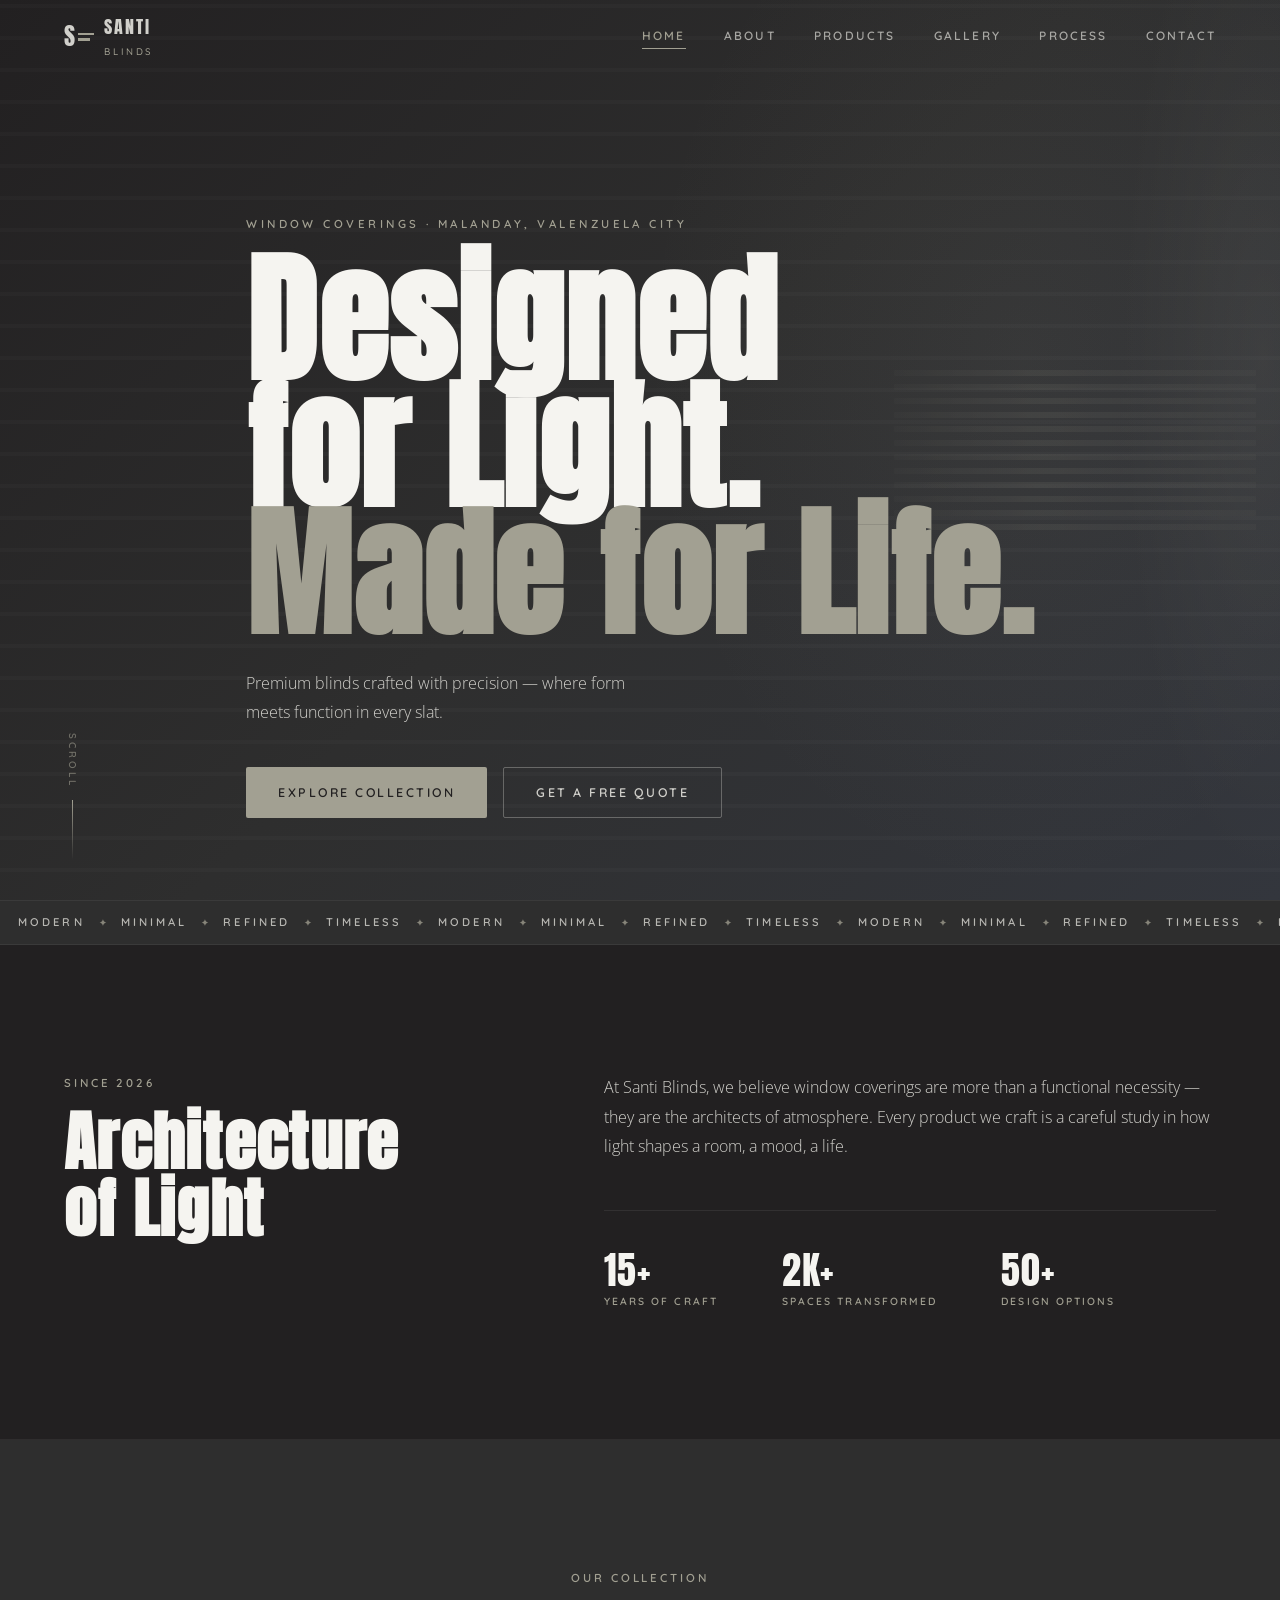
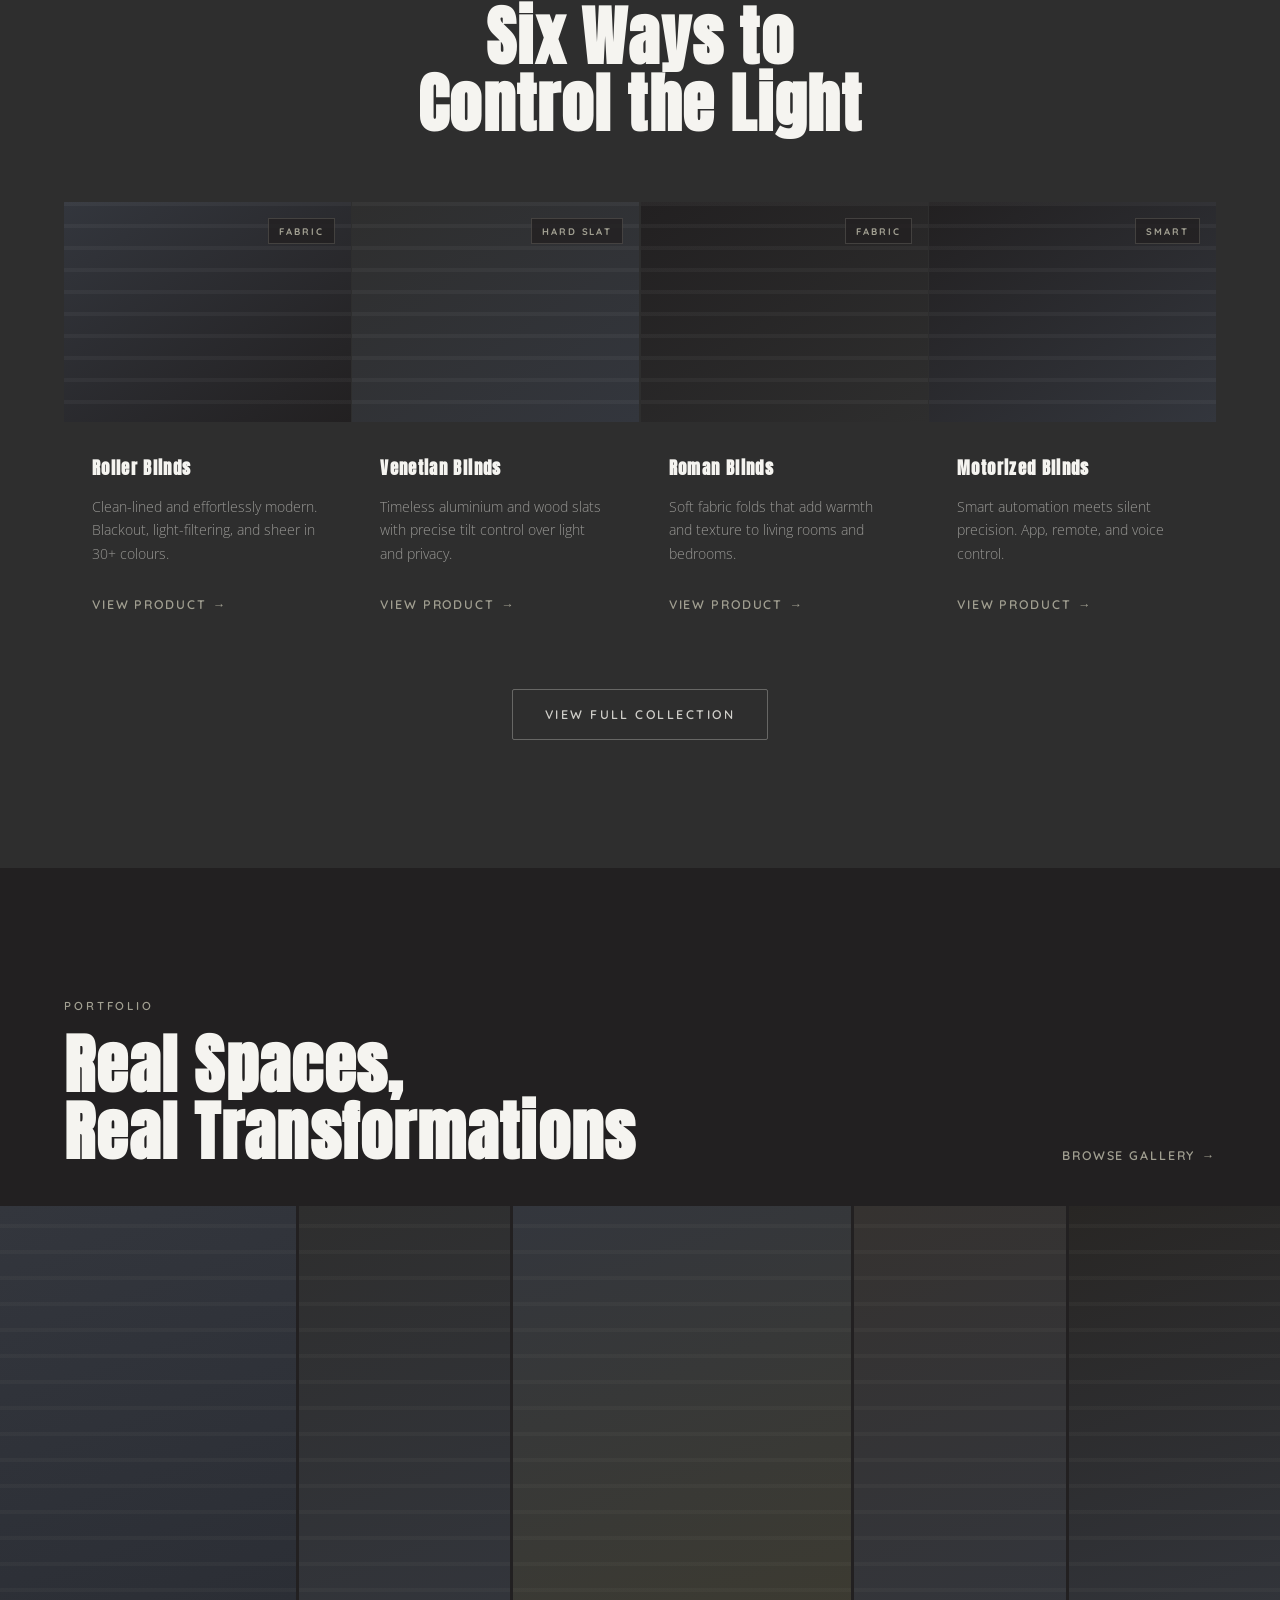
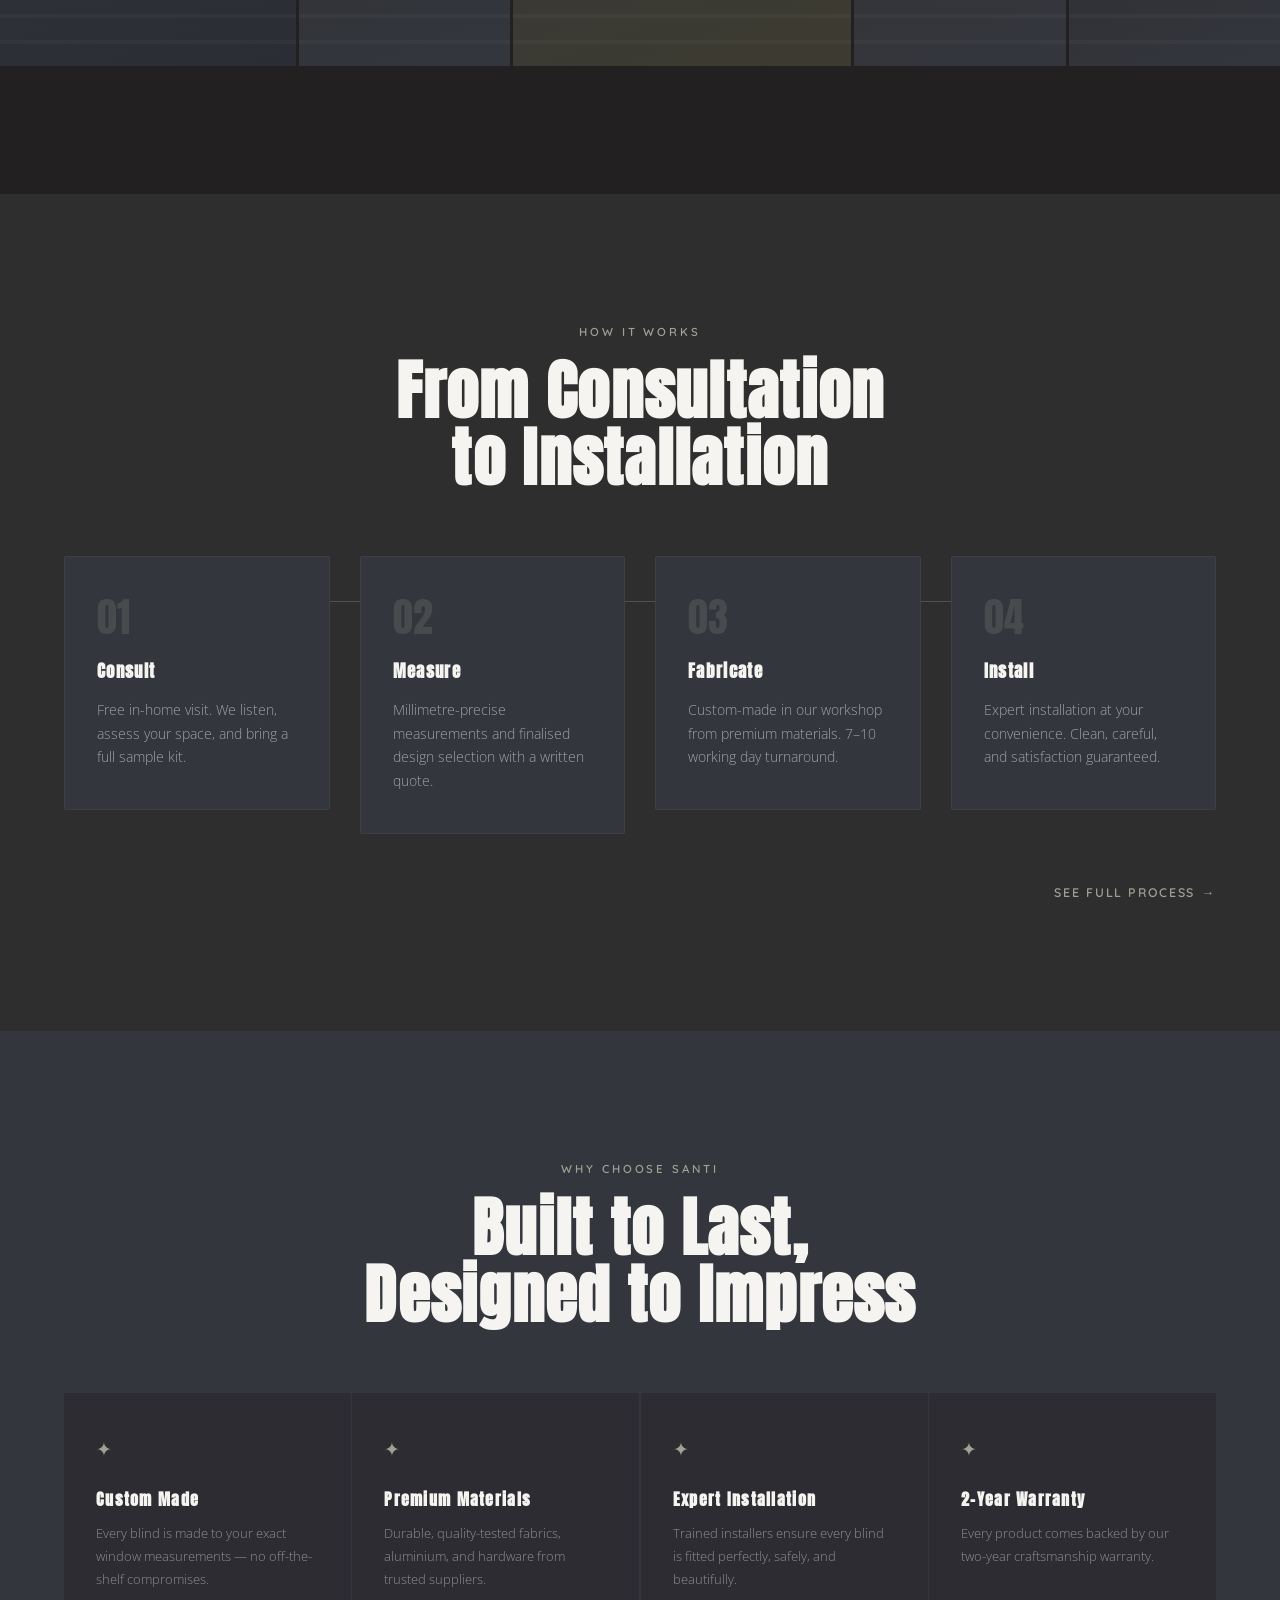
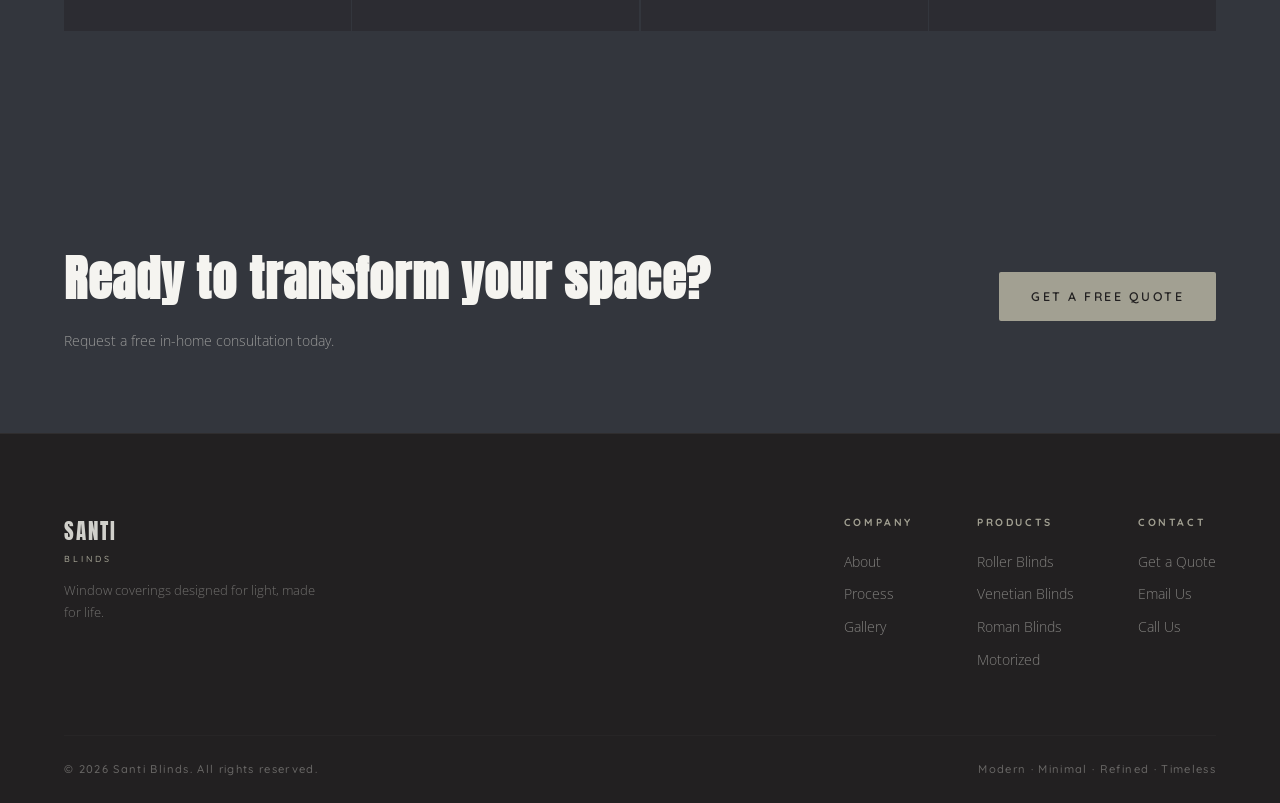
==== commit 0af5488e: "Update index.html" ====
--- a/index.html
+++ b/index.html
@@ -21,6 +21,7 @@
         <span class="nav__brand">SANTI <em>BLINDS</em></span>
       </a>
       <nav class="nav__links" id="navLinks">
+        <a href="index.html" class="active">Home</a>
         <a href="about.html">About</a>
         <a href="products.html">Products</a>
         <a href="gallery.html">Gallery</a>
@@ -39,7 +40,7 @@
       <div class="hero__slats-overlay"></div>
     </div>
     <div class="hero__content">
-      <p class="hero__eyebrow reveal">Window Coverings</p>
+      <p class="hero__eyebrow reveal">Window Coverings · Malanday, Valenzuela City</p>
       <h1 class="hero__title reveal">
         <span>Designed</span><br/>
         <span>for Light.</span><br/>
@@ -48,7 +49,22 @@
       <p class="hero__sub reveal">Premium blinds crafted with precision — where form meets function in every slat.</p>
       <div class="hero__cta reveal">
         <a href="products.html" class="btn btn--primary">Explore Collection</a>
-        <a href="contact.html" class="btn btn--ghost">Get a Quote</a>
+        <a href="contact.html" class="btn btn--ghost">Get a Free Quote</a>
+      </div>
+    </div>
+    <div class="hero__right-deco" aria-hidden="true">
+      <div class="hero__slat-art">
+        <div class="slat-art__frame">
+          <div class="slat-art__light"></div>
+          <div class="slat-art__slats">
+            <div class="slat" style="--i:0"></div><div class="slat" style="--i:1"></div>
+            <div class="slat" style="--i:2"></div><div class="slat" style="--i:3"></div>
+            <div class="slat" style="--i:4"></div><div class="slat" style="--i:5"></div>
+            <div class="slat" style="--i:6"></div><div class="slat" style="--i:7"></div>
+            <div class="slat" style="--i:8"></div><div class="slat" style="--i:9"></div>
+            <div class="slat" style="--i:10"></div><div class="slat" style="--i:11"></div>
+          </div>
+        </div>
       </div>
     </div>
     <div class="hero__scroll-hint">
@@ -69,46 +85,194 @@
     </div>
   </div>
 
-  <!-- PAGE TEASERS -->
-  <section class="home-teasers section">
+  <!-- INTRO STATEMENT -->
+  <section class="home-intro section">
+    <div class="container">
+      <div class="home-intro__grid">
+        <div class="home-intro__left reveal">
+          <span class="section-label">Since 2026</span>
+          <h2 class="section-title">Architecture<br/>of Light</h2>
+        </div>
+        <div class="home-intro__right">
+          <p class="home-intro__body reveal">At Santi Blinds, we believe window coverings are more than a functional necessity — they are the architects of atmosphere. Every product we craft is a careful study in how light shapes a room, a mood, a life.</p>
+          <div class="home-intro__stats reveal" data-delay="100">
+            <div class="stat"><span class="stat__num">15+</span><span class="stat__label">Years of Craft</span></div>
+            <div class="stat"><span class="stat__num">2K+</span><span class="stat__label">Spaces Transformed</span></div>
+            <div class="stat"><span class="stat__num">50+</span><span class="stat__label">Design Options</span></div>
+          </div>
+        </div>
+      </div>
+    </div>
+  </section>
+
+  <!-- PRODUCT HIGHLIGHTS -->
+  <section class="section home-products">
     <div class="container">
       <div class="section-header reveal">
-        <span class="section-label">What We Offer</span>
-        <h2 class="section-title">Everything You Need,<br/>All in One Place</h2>
-      </div>
-      <div class="teasers__grid">
-        <a href="about.html" class="teaser-card reveal" data-delay="0">
-          <div class="teaser-card__visual teaser-card__visual--about"></div>
-          <div class="teaser-card__body">
-            <h3>About Us</h3>
-            <p>Fifteen years of crafting spaces where light is the centrepiece. Our story, our values, our craft.</p>
-            <span class="link-arrow">Our Story <span>→</span></span>
-          </div>
-        </a>
-        <a href="products.html" class="teaser-card reveal" data-delay="100">
-          <div class="teaser-card__visual teaser-card__visual--products"></div>
-          <div class="teaser-card__body">
-            <h3>Products</h3>
-            <p>Six distinct collections — roller, venetian, roman, vertical, cellular, and motorized blinds.</p>
-            <span class="link-arrow">View Collection <span>→</span></span>
-          </div>
-        </a>
-        <a href="gallery.html" class="teaser-card reveal" data-delay="200">
-          <div class="teaser-card__visual teaser-card__visual--gallery"></div>
-          <div class="teaser-card__body">
-            <h3>Gallery</h3>
-            <p>Real spaces transformed by light — browse our portfolio of completed installations.</p>
-            <span class="link-arrow">Browse Gallery <span>→</span></span>
-          </div>
-        </a>
-        <a href="process.html" class="teaser-card reveal" data-delay="300">
-          <div class="teaser-card__visual teaser-card__visual--process"></div>
-          <div class="teaser-card__body">
-            <h3>Our Process</h3>
-            <p>From consultation to installation — a seamless four-step journey designed around you.</p>
-            <span class="link-arrow">See How It Works <span>→</span></span>
-          </div>
-        </a>
+        <span class="section-label">Our Collection</span>
+        <h2 class="section-title">Six Ways to<br/>Control the Light</h2>
+      </div>
+      <div class="home-products__grid">
+        <article class="product-card reveal" data-delay="0">
+          <div class="product-card__img product-card__img--roller">
+            <div class="product-card__slat-deco"></div>
+            <span class="product-card__tag">Fabric</span>
+          </div>
+          <div class="product-card__body">
+            <h3>Roller Blinds</h3>
+            <p>Clean-lined and effortlessly modern. Blackout, light-filtering, and sheer in 30+ colours.</p>
+            <a href="products.html" class="link-arrow">View Product <span>→</span></a>
+          </div>
+        </article>
+        <article class="product-card reveal" data-delay="80">
+          <div class="product-card__img product-card__img--venetian">
+            <div class="product-card__slat-deco"></div>
+            <span class="product-card__tag">Hard Slat</span>
+          </div>
+          <div class="product-card__body">
+            <h3>Venetian Blinds</h3>
+            <p>Timeless aluminium and wood slats with precise tilt control over light and privacy.</p>
+            <a href="products.html" class="link-arrow">View Product <span>→</span></a>
+          </div>
+        </article>
+        <article class="product-card reveal" data-delay="160">
+          <div class="product-card__img product-card__img--roman">
+            <div class="product-card__slat-deco"></div>
+            <span class="product-card__tag">Fabric</span>
+          </div>
+          <div class="product-card__body">
+            <h3>Roman Blinds</h3>
+            <p>Soft fabric folds that add warmth and texture to living rooms and bedrooms.</p>
+            <a href="products.html" class="link-arrow">View Product <span>→</span></a>
+          </div>
+        </article>
+        <article class="product-card reveal" data-delay="240">
+          <div class="product-card__img product-card__img--motorized">
+            <div class="product-card__slat-deco"></div>
+            <span class="product-card__tag">Smart</span>
+          </div>
+          <div class="product-card__body">
+            <h3>Motorized Blinds</h3>
+            <p>Smart automation meets silent precision. App, remote, and voice control.</p>
+            <a href="products.html" class="link-arrow">View Product <span>→</span></a>
+          </div>
+        </article>
+      </div>
+      <div class="home-products__footer reveal">
+        <a href="products.html" class="btn btn--ghost">View Full Collection</a>
+      </div>
+    </div>
+  </section>
+
+  <!-- GALLERY STRIP -->
+  <section class="home-gallery section">
+    <div class="container">
+      <div class="home-gallery__header reveal">
+        <div>
+          <span class="section-label">Portfolio</span>
+          <h2 class="section-title">Real Spaces,<br/>Real Transformations</h2>
+        </div>
+        <a href="gallery.html" class="link-arrow reveal" data-delay="100">Browse Gallery <span>→</span></a>
+      </div>
+    </div>
+    <div class="gallery__strip">
+      <div class="gallery__item gallery__item--tall">
+        <div class="gallery__fill gf--1"><div class="gf__slats"></div></div>
+        <div class="gallery__caption"><h4>Venetian Blinds</h4><span>Living Room · Wood Slat</span></div>
+      </div>
+      <div class="gallery__item">
+        <div class="gallery__fill gf--2"><div class="gf__slats"></div></div>
+        <div class="gallery__caption"><h4>Roller Blinds</h4><span>Bedroom · Blackout</span></div>
+      </div>
+      <div class="gallery__item gallery__item--wide">
+        <div class="gallery__fill gf--4"><div class="gf__slats"></div></div>
+        <div class="gallery__caption"><h4>Cellular Blinds</h4><span>Living Room · Light Filter</span></div>
+      </div>
+      <div class="gallery__item">
+        <div class="gallery__fill gf--6"><div class="gf__slats"></div></div>
+        <div class="gallery__caption"><h4>Roman Blinds</h4><span>Master Bedroom · Linen</span></div>
+      </div>
+      <div class="gallery__item">
+        <div class="gallery__fill gf--3"><div class="gf__slats"></div></div>
+        <div class="gallery__caption"><h4>Motorized</h4><span>Home Office · Smart</span></div>
+      </div>
+    </div>
+  </section>
+
+  <!-- PROCESS TEASER -->
+  <section class="process section">
+    <div class="container">
+      <div class="section-header reveal">
+        <span class="section-label">How It Works</span>
+        <h2 class="section-title">From Consultation<br/>to Installation</h2>
+      </div>
+      <div class="process__steps">
+        <div class="process__step reveal" data-delay="0">
+          <div class="process__num">01</div>
+          <div class="process__content">
+            <h3>Consult</h3>
+            <p>Free in-home visit. We listen, assess your space, and bring a full sample kit.</p>
+          </div>
+        </div>
+        <div class="process__connector"></div>
+        <div class="process__step reveal" data-delay="100">
+          <div class="process__num">02</div>
+          <div class="process__content">
+            <h3>Measure</h3>
+            <p>Millimetre-precise measurements and finalised design selection with a written quote.</p>
+          </div>
+        </div>
+        <div class="process__connector"></div>
+        <div class="process__step reveal" data-delay="200">
+          <div class="process__num">03</div>
+          <div class="process__content">
+            <h3>Fabricate</h3>
+            <p>Custom-made in our workshop from premium materials. 7–10 working day turnaround.</p>
+          </div>
+        </div>
+        <div class="process__connector"></div>
+        <div class="process__step reveal" data-delay="300">
+          <div class="process__num">04</div>
+          <div class="process__content">
+            <h3>Install</h3>
+            <p>Expert installation at your convenience. Clean, careful, and satisfaction guaranteed.</p>
+          </div>
+        </div>
+      </div>
+      <div class="process__link reveal" data-delay="400">
+        <a href="process.html" class="link-arrow">See Full Process <span>→</span></a>
+      </div>
+    </div>
+  </section>
+
+  <!-- WHY SANTI -->
+  <section class="why-strip section">
+    <div class="container">
+      <div class="section-header reveal">
+        <span class="section-label">Why Choose Santi</span>
+        <h2 class="section-title">Built to Last,<br/>Designed to Impress</h2>
+      </div>
+      <div class="why__grid">
+        <div class="why-item reveal" data-delay="0">
+          <span class="why-item__icon">✦</span>
+          <h4>Custom Made</h4>
+          <p>Every blind is made to your exact window measurements — no off-the-shelf compromises.</p>
+        </div>
+        <div class="why-item reveal" data-delay="100">
+          <span class="why-item__icon">✦</span>
+          <h4>Premium Materials</h4>
+          <p>Durable, quality-tested fabrics, aluminium, and hardware from trusted suppliers.</p>
+        </div>
+        <div class="why-item reveal" data-delay="200">
+          <span class="why-item__icon">✦</span>
+          <h4>Expert Installation</h4>
+          <p>Trained installers ensure every blind is fitted perfectly, safely, and beautifully.</p>
+        </div>
+        <div class="why-item reveal" data-delay="300">
+          <span class="why-item__icon">✦</span>
+          <h4>2-Year Warranty</h4>
+          <p>Every product comes backed by our two-year craftsmanship warranty.</p>
+        </div>
       </div>
     </div>
   </section>
--- a/css/style.css
+++ b/css/style.css
@@ -2666,3 +2666,100 @@
   padding-left: clamp(20px, 5vw, 80px);
   padding-right: clamp(20px, 5vw, 80px);
 }
+/* ============================================
+   HOME INTRO SECTION
+   ============================================ */
+.home-intro { background: var(--c-dark); border-bottom: 1px solid rgba(255,255,255,0.06); }
+.home-intro__grid {
+  display: grid;
+  grid-template-columns: 1fr 1.4fr;
+  gap: clamp(40px, 8vw, 120px);
+  align-items: start;
+}
+.home-intro__left .section-title { margin-bottom: 0; }
+.home-intro__body {
+  font-size: 1rem;
+  color: var(--c-cream);
+  line-height: 1.85;
+  opacity: 0.75;
+  margin-bottom: 3rem;
+}
+.home-intro__stats {
+  display: flex;
+  gap: clamp(2rem, 5vw, 4rem);
+  flex-wrap: wrap;
+  padding-top: 2.5rem;
+  border-top: 1px solid rgba(255,255,255,0.07);
+}
+
+/* ============================================
+   HOME PRODUCTS GRID
+   ============================================ */
+.home-products { background: var(--c-black); }
+.home-products__grid {
+  display: grid;
+  grid-template-columns: repeat(4, 1fr);
+  gap: 1.5px;
+  margin-top: 4rem;
+}
+.home-products__footer {
+  margin-top: 2.5rem;
+  display: flex;
+  justify-content: center;
+}
+
+/* ============================================
+   HOME GALLERY
+   ============================================ */
+.home-gallery { background: var(--c-dark); padding-bottom: var(--section-pad); }
+.home-gallery__header {
+  display: flex;
+  align-items: flex-end;
+  justify-content: space-between;
+  margin-bottom: 2.5rem;
+  flex-wrap: wrap;
+  gap: 1.5rem;
+}
+.home-gallery__header .section-title { margin-bottom: 0; }
+
+/* ============================================
+   PROCESS LINK
+   ============================================ */
+.process__link {
+  margin-top: 3rem;
+  display: flex;
+  justify-content: flex-end;
+}
+
+/* ============================================
+   HERO RIGHT DECO (slat art panel)
+   ============================================ */
+.hero__right-deco {
+  position: absolute;
+  right: 0;
+  top: 0;
+  bottom: 0;
+  width: 32%;
+  pointer-events: none;
+  z-index: 1;
+  opacity: 0.55;
+}
+.hero__slat-art {
+  width: 100%;
+  height: 100%;
+}
+
+/* ============================================
+   RESPONSIVE ADDITIONS
+   ============================================ */
+@media (max-width: 1024px) {
+  .home-intro__grid { grid-template-columns: 1fr; gap: 2.5rem; }
+  .home-products__grid { grid-template-columns: repeat(2, 1fr); }
+  .hero__right-deco { display: none; }
+}
+
+@media (max-width: 768px) {
+  .home-products__grid { grid-template-columns: 1fr; }
+  .home-gallery__header { flex-direction: column; align-items: flex-start; }
+  .home-intro__stats { gap: 2rem; }
+}
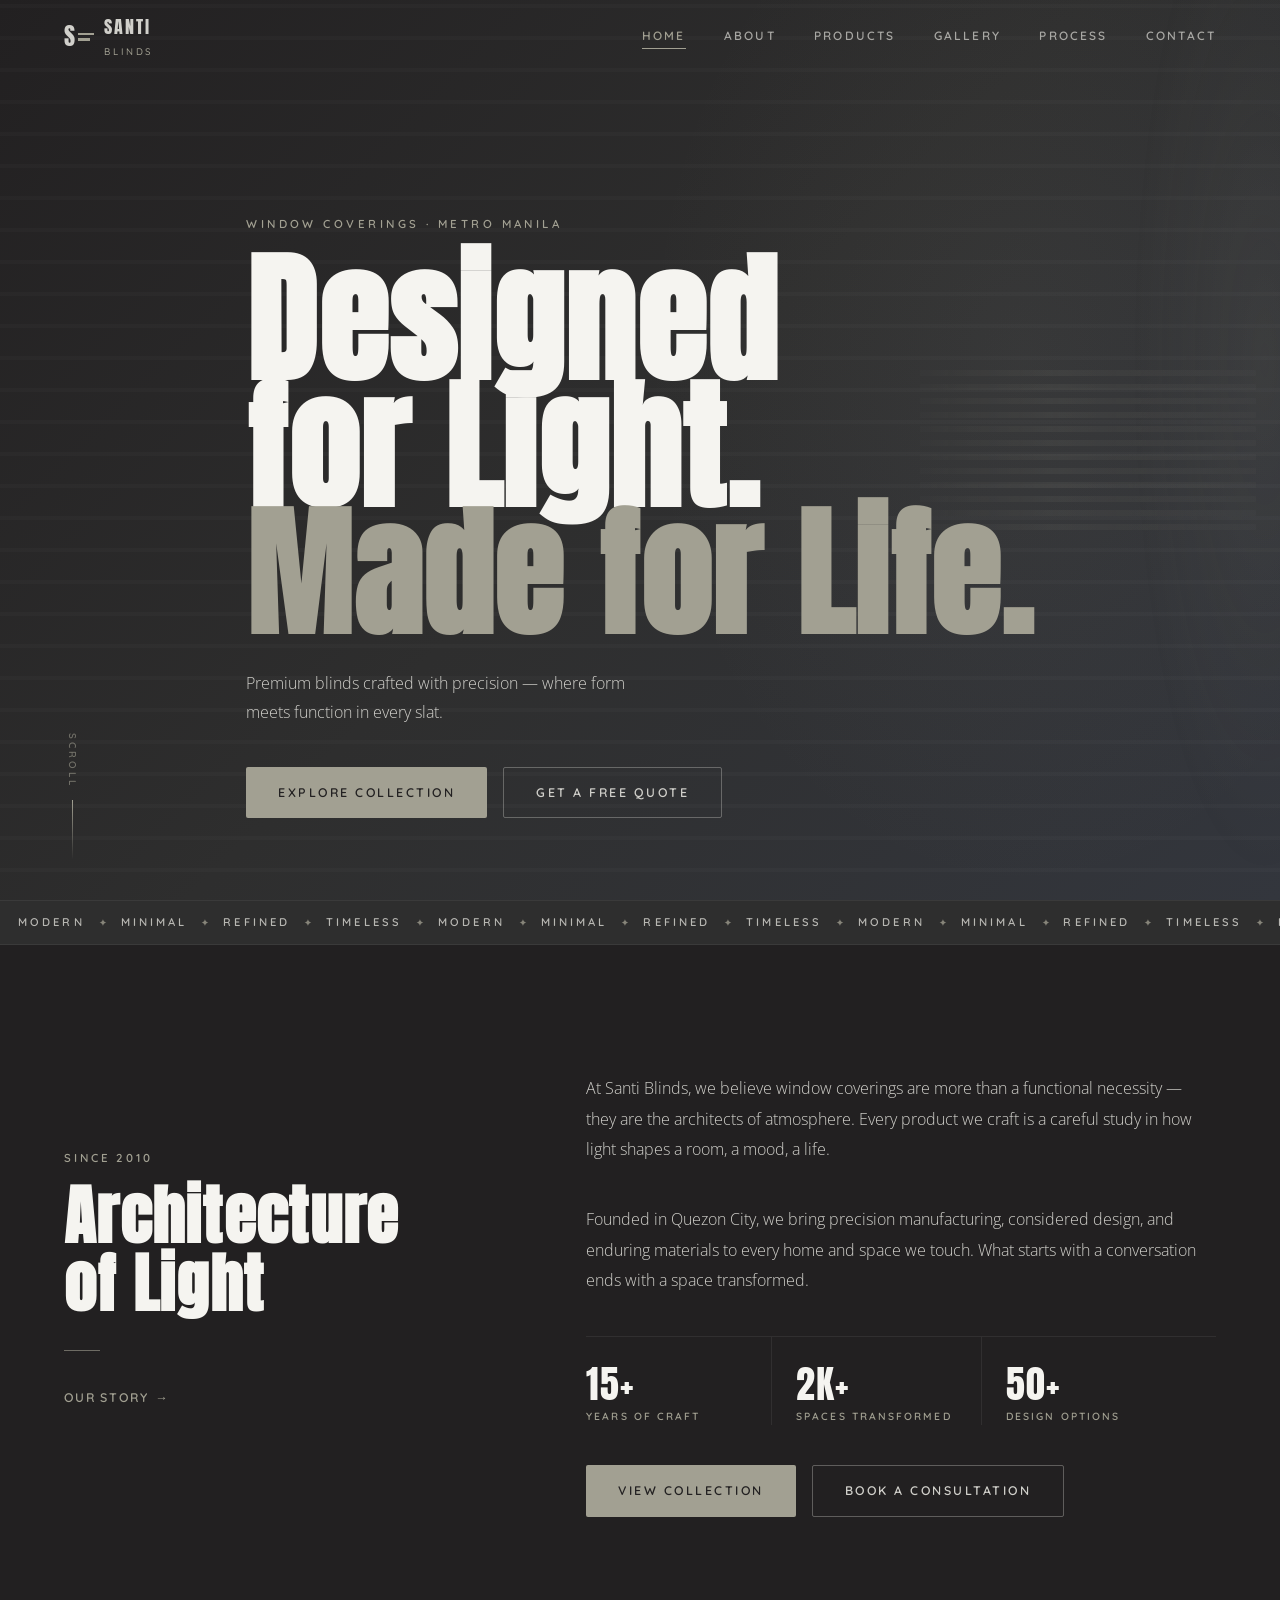
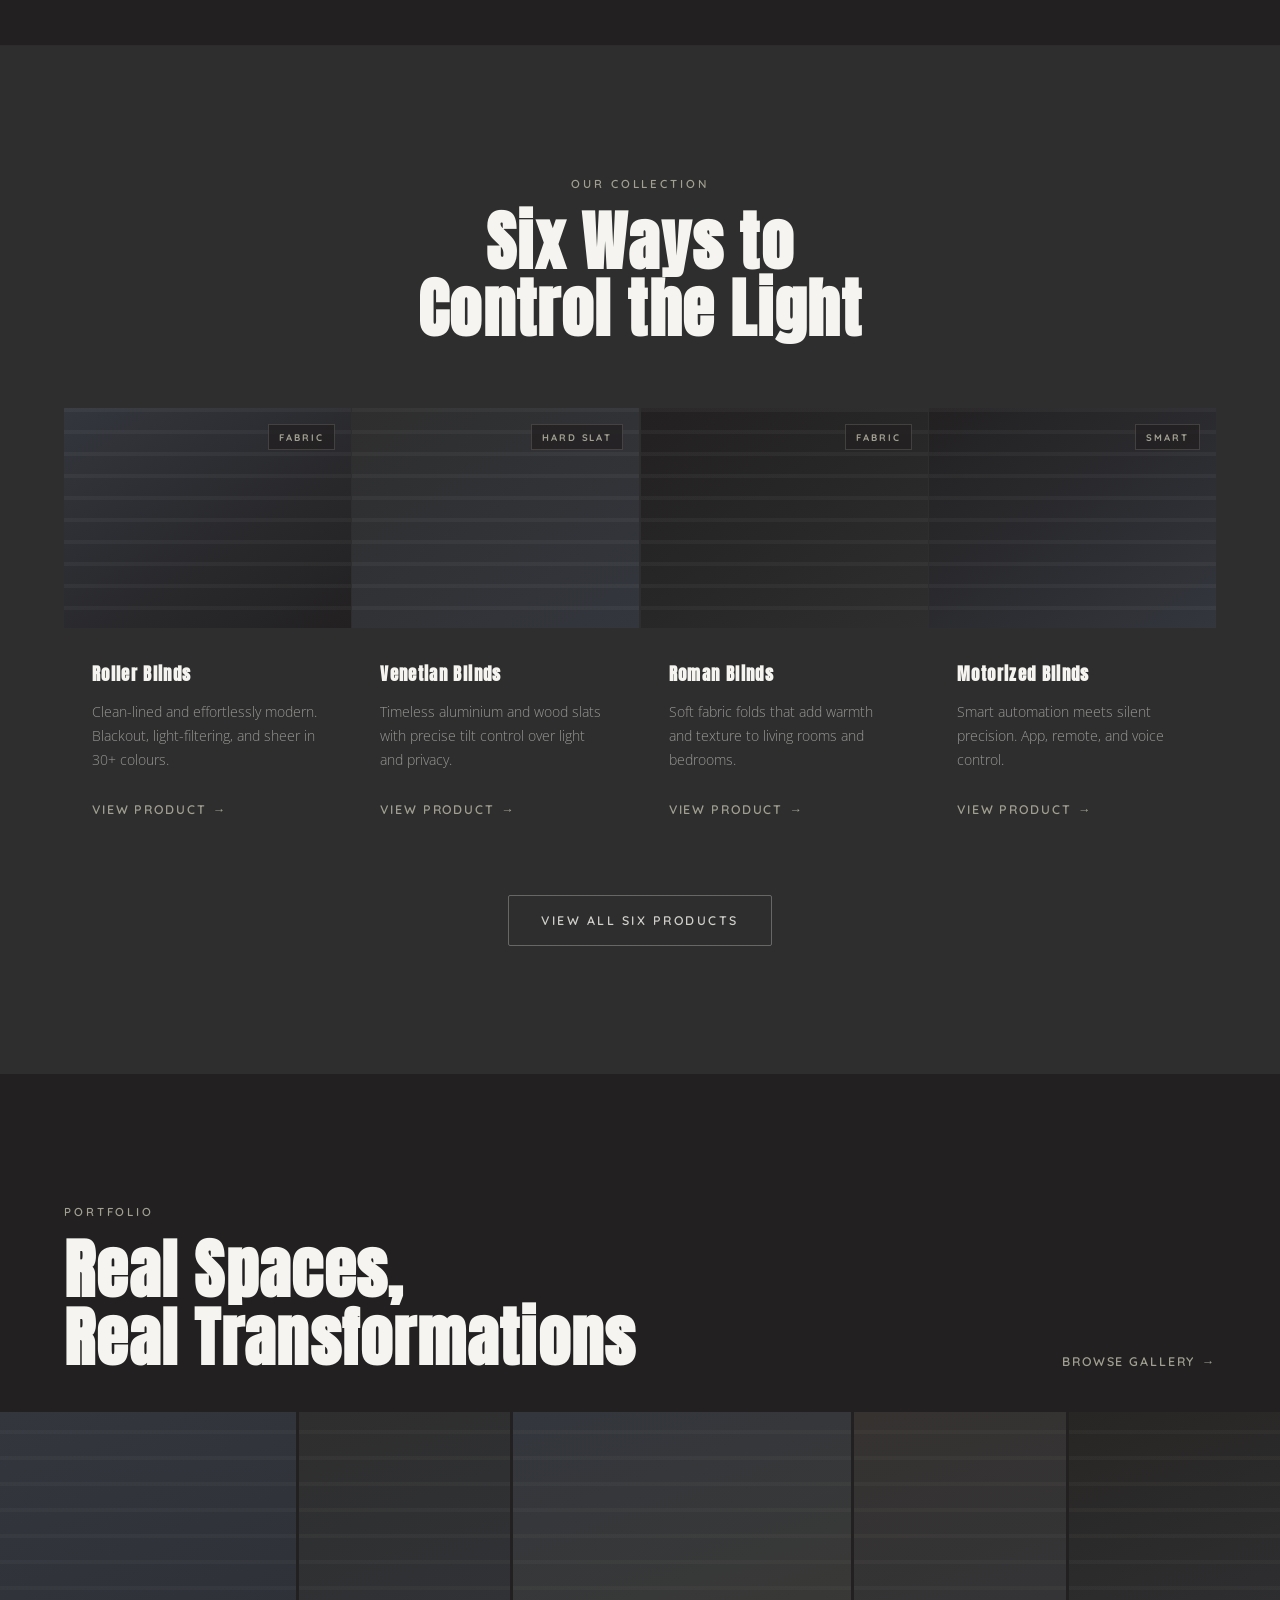
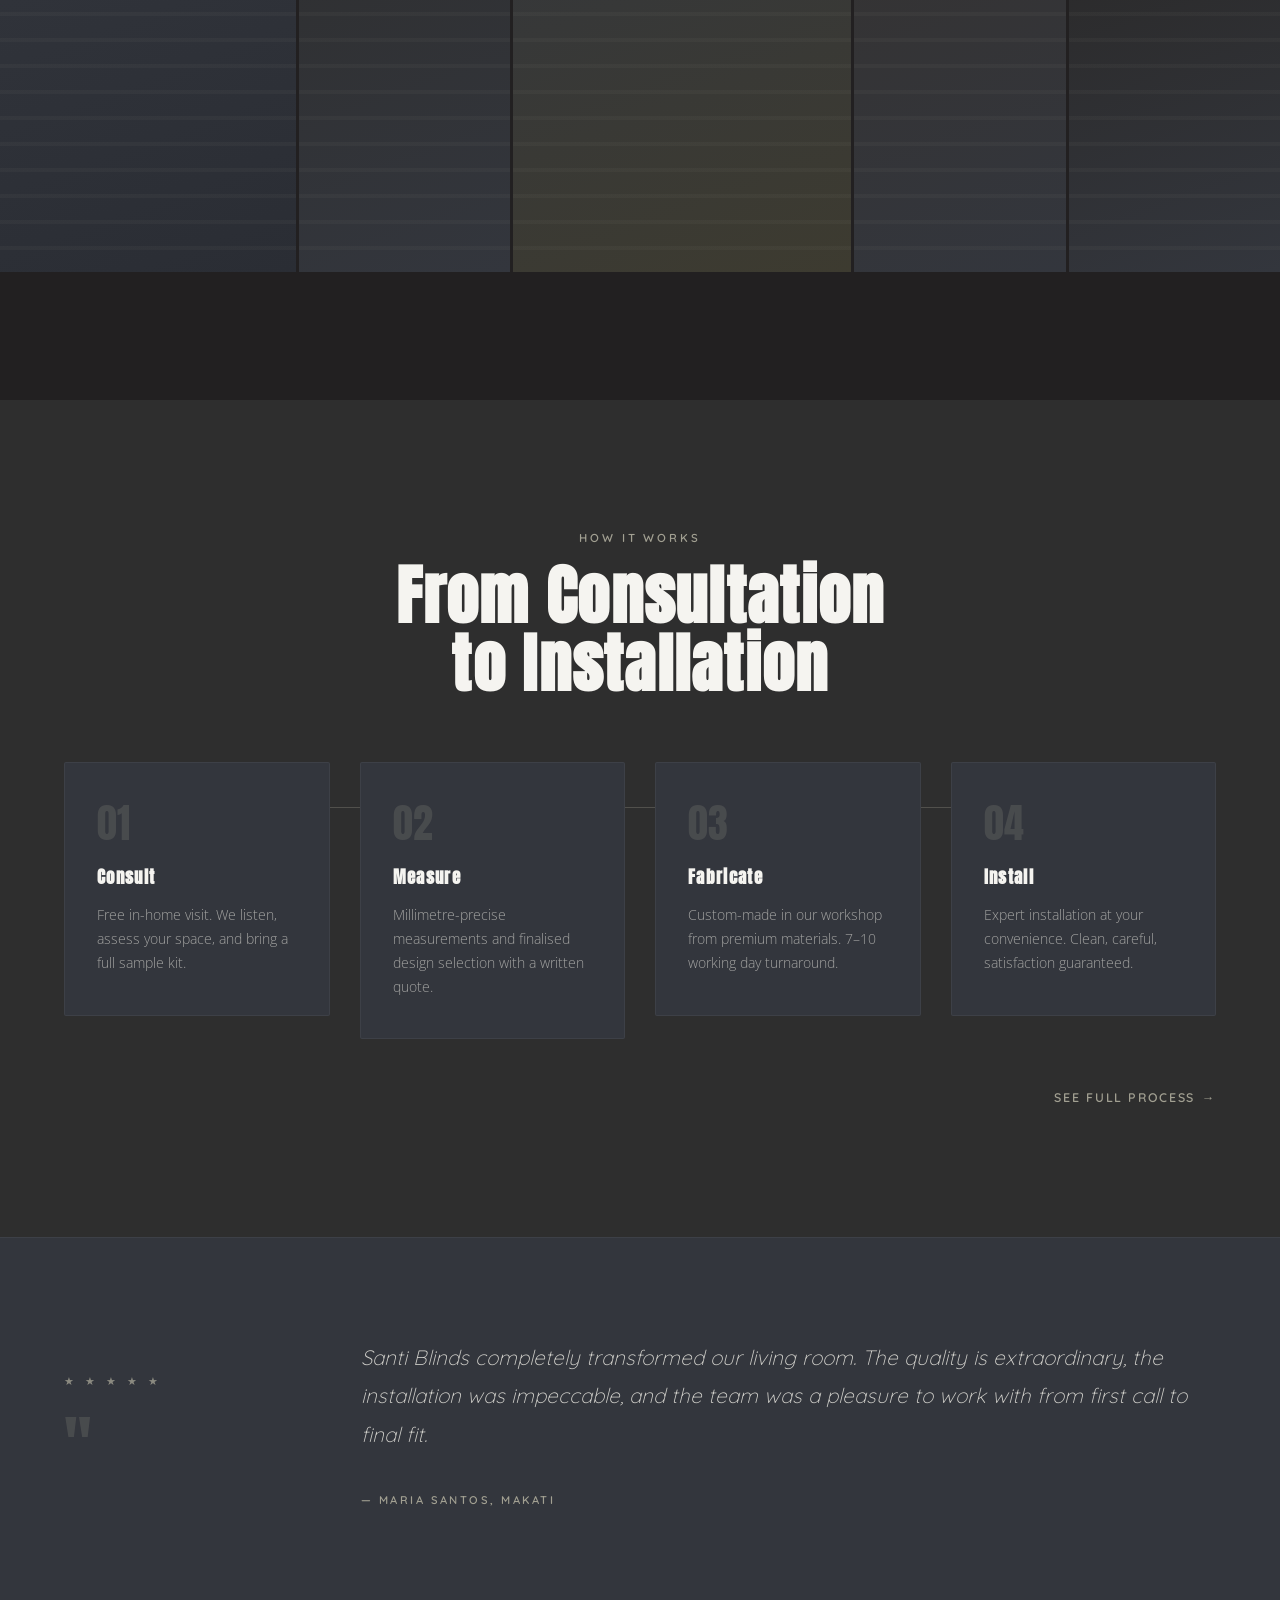
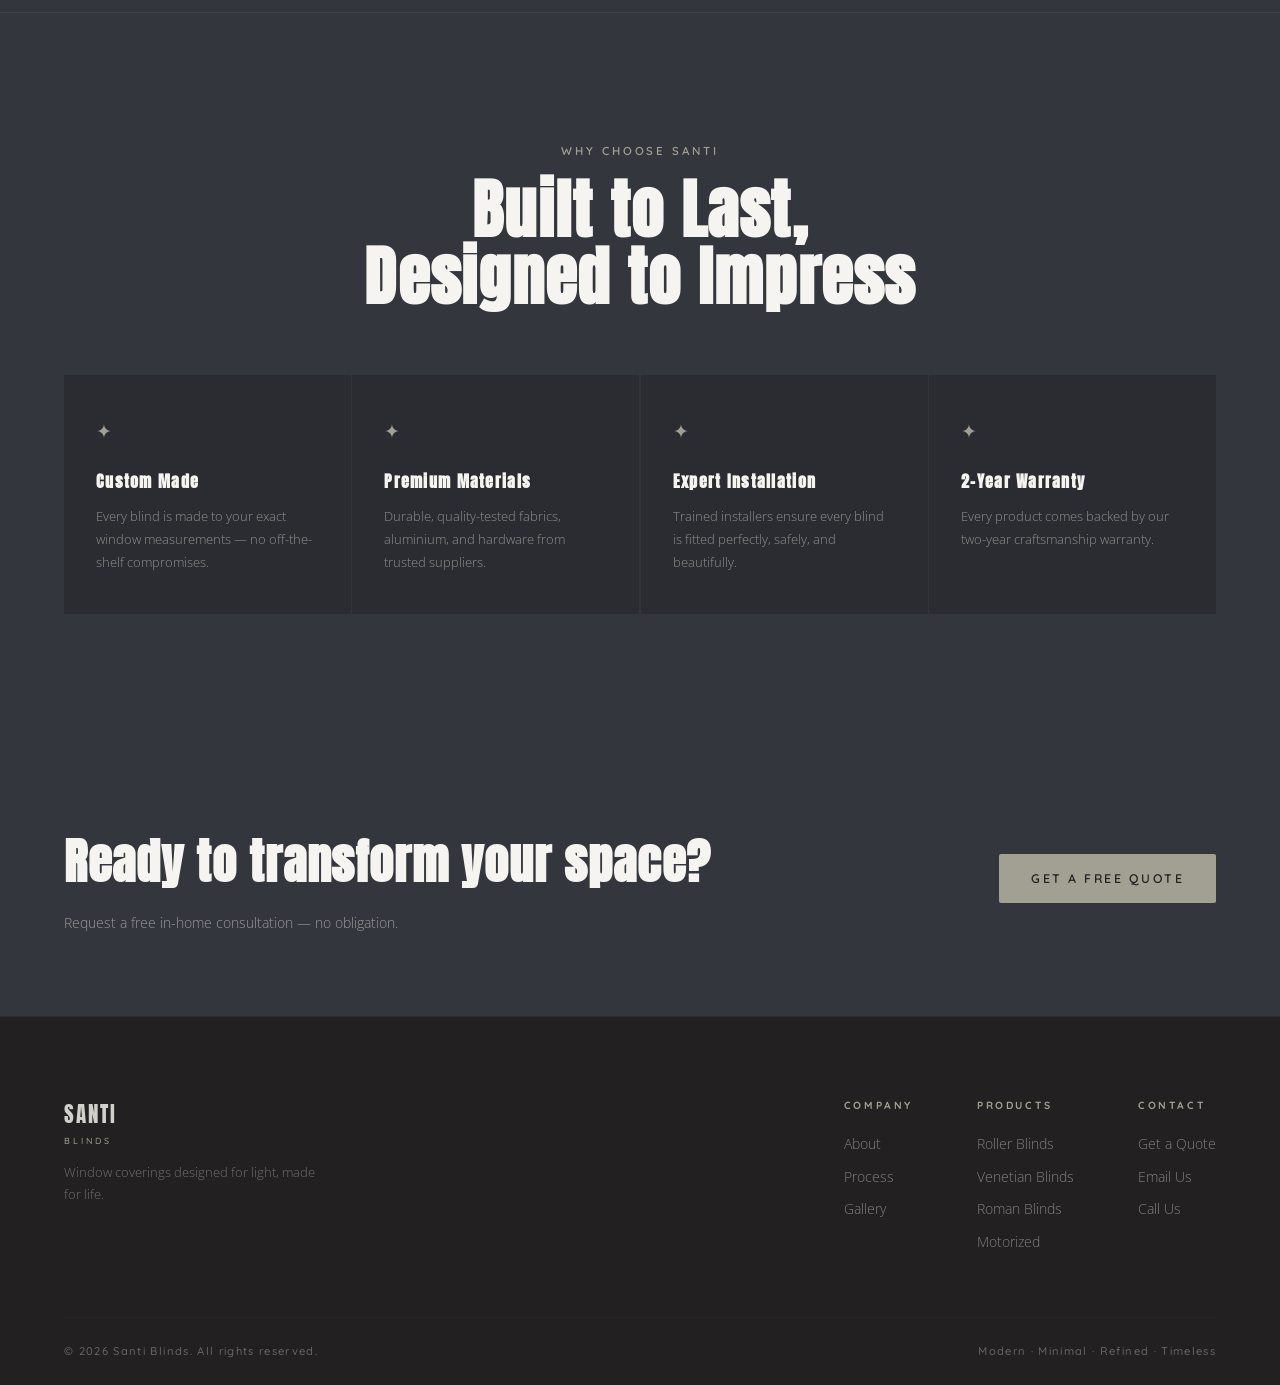
==== commit 7aa1e44f: "Update index.html" ====
--- a/index.html
+++ b/index.html
@@ -40,7 +40,7 @@
       <div class="hero__slats-overlay"></div>
     </div>
     <div class="hero__content">
-      <p class="hero__eyebrow reveal">Window Coverings · Malanday, Valenzuela City</p>
+      <p class="hero__eyebrow reveal">Window Coverings · Metro Manila</p>
       <h1 class="hero__title reveal">
         <span>Designed</span><br/>
         <span>for Light.</span><br/>
@@ -85,22 +85,41 @@
     </div>
   </div>
 
-  <!-- INTRO STATEMENT -->
+  <!-- INTRO — Brand statement + stats -->
   <section class="home-intro section">
     <div class="container">
       <div class="home-intro__grid">
+
         <div class="home-intro__left reveal">
-          <span class="section-label">Since 2026</span>
+          <span class="section-label">Since 2010</span>
           <h2 class="section-title">Architecture<br/>of Light</h2>
-        </div>
+          <div class="home-intro__divider"></div>
+          <a href="about.html" class="link-arrow">Our Story <span>→</span></a>
+        </div>
+
         <div class="home-intro__right">
           <p class="home-intro__body reveal">At Santi Blinds, we believe window coverings are more than a functional necessity — they are the architects of atmosphere. Every product we craft is a careful study in how light shapes a room, a mood, a life.</p>
-          <div class="home-intro__stats reveal" data-delay="100">
-            <div class="stat"><span class="stat__num">15+</span><span class="stat__label">Years of Craft</span></div>
-            <div class="stat"><span class="stat__num">2K+</span><span class="stat__label">Spaces Transformed</span></div>
-            <div class="stat"><span class="stat__num">50+</span><span class="stat__label">Design Options</span></div>
-          </div>
-        </div>
+          <p class="home-intro__body reveal" data-delay="60">Founded in Quezon City, we bring precision manufacturing, considered design, and enduring materials to every home and space we touch. What starts with a conversation ends with a space transformed.</p>
+          <div class="home-intro__stats reveal" data-delay="120">
+            <div class="home-intro__stat">
+              <span class="stat__num">15+</span>
+              <span class="stat__label">Years of Craft</span>
+            </div>
+            <div class="home-intro__stat">
+              <span class="stat__num">2K+</span>
+              <span class="stat__label">Spaces Transformed</span>
+            </div>
+            <div class="home-intro__stat">
+              <span class="stat__num">50+</span>
+              <span class="stat__label">Design Options</span>
+            </div>
+          </div>
+          <div class="home-intro__cta-row reveal" data-delay="180">
+            <a href="products.html" class="btn btn--primary">View Collection</a>
+            <a href="contact.html" class="btn btn--ghost">Book a Consultation</a>
+          </div>
+        </div>
+
       </div>
     </div>
   </section>
@@ -158,43 +177,41 @@
           </div>
         </article>
       </div>
-      <div class="home-products__footer reveal">
-        <a href="products.html" class="btn btn--ghost">View Full Collection</a>
+      <div class="home-products__footer reveal" data-delay="100">
+        <a href="products.html" class="btn btn--ghost">View All Six Products</a>
       </div>
     </div>
   </section>
 
   <!-- GALLERY STRIP -->
   <section class="home-gallery section">
-    <div class="container">
-      <div class="home-gallery__header reveal">
-        <div>
-          <span class="section-label">Portfolio</span>
-          <h2 class="section-title">Real Spaces,<br/>Real Transformations</h2>
-        </div>
-        <a href="gallery.html" class="link-arrow reveal" data-delay="100">Browse Gallery <span>→</span></a>
-      </div>
+    <div class="home-gallery__header">
+      <div class="reveal">
+        <span class="section-label">Portfolio</span>
+        <h2 class="section-title">Real Spaces,<br/>Real Transformations</h2>
+      </div>
+      <a href="gallery.html" class="link-arrow reveal" data-delay="80">Browse Gallery <span>→</span></a>
     </div>
     <div class="gallery__strip">
       <div class="gallery__item gallery__item--tall">
         <div class="gallery__fill gf--1"><div class="gf__slats"></div></div>
-        <div class="gallery__caption"><h4>Venetian Blinds</h4><span>Living Room · Wood Slat</span></div>
+        <div class="gallery__caption"><h4>Venetian Blinds</h4><span>Living Room · Wood Slat 50mm</span></div>
       </div>
       <div class="gallery__item">
         <div class="gallery__fill gf--2"><div class="gf__slats"></div></div>
-        <div class="gallery__caption"><h4>Roller Blinds</h4><span>Bedroom · Blackout</span></div>
+        <div class="gallery__caption"><h4>Roller Blinds</h4><span>Bedroom · Blackout Charcoal</span></div>
       </div>
       <div class="gallery__item gallery__item--wide">
         <div class="gallery__fill gf--4"><div class="gf__slats"></div></div>
-        <div class="gallery__caption"><h4>Cellular Blinds</h4><span>Living Room · Light Filter</span></div>
+        <div class="gallery__caption"><h4>Cellular Blinds</h4><span>Living Room · Light Filter Warm</span></div>
       </div>
       <div class="gallery__item">
         <div class="gallery__fill gf--6"><div class="gf__slats"></div></div>
-        <div class="gallery__caption"><h4>Roman Blinds</h4><span>Master Bedroom · Linen</span></div>
+        <div class="gallery__caption"><h4>Roman Blinds</h4><span>Master Bedroom · Linen Sheer</span></div>
       </div>
       <div class="gallery__item">
         <div class="gallery__fill gf--3"><div class="gf__slats"></div></div>
-        <div class="gallery__caption"><h4>Motorized</h4><span>Home Office · Smart</span></div>
+        <div class="gallery__caption"><h4>Motorized</h4><span>Home Office · Smart Control</span></div>
       </div>
     </div>
   </section>
@@ -235,12 +252,28 @@
           <div class="process__num">04</div>
           <div class="process__content">
             <h3>Install</h3>
-            <p>Expert installation at your convenience. Clean, careful, and satisfaction guaranteed.</p>
+            <p>Expert installation at your convenience. Clean, careful, satisfaction guaranteed.</p>
           </div>
         </div>
       </div>
       <div class="process__link reveal" data-delay="400">
         <a href="process.html" class="link-arrow">See Full Process <span>→</span></a>
+      </div>
+    </div>
+  </section>
+
+  <!-- TESTIMONIAL -->
+  <section class="home-testimonial">
+    <div class="container">
+      <div class="home-testimonial__inner">
+        <div class="home-testimonial__label-col reveal">
+          <div class="home-testimonial__stars">★ ★ ★ ★ ★</div>
+          <div class="home-testimonial__quote">"</div>
+        </div>
+        <div class="reveal" data-delay="80">
+          <blockquote>Santi Blinds completely transformed our living room. The quality is extraordinary, the installation was impeccable, and the team was a pleasure to work with from first call to final fit.</blockquote>
+          <cite>— Maria Santos, Makati</cite>
+        </div>
       </div>
     </div>
   </section>
@@ -283,7 +316,7 @@
       <div class="cta-strip__inner reveal">
         <div class="cta-strip__text">
           <h2>Ready to transform your space?</h2>
-          <p>Request a free in-home consultation today.</p>
+          <p>Request a free in-home consultation — no obligation.</p>
         </div>
         <a href="contact.html" class="btn btn--primary">Get a Free Quote</a>
       </div>
--- a/css/style.css
+++ b/css/style.css
@@ -275,6 +275,8 @@
   flex-direction: column;
   gap: 5px;
   padding: 8px;
+  position: relative;
+  z-index: 1001;
 }
 .nav__hamburger span {
   display: block;
@@ -371,6 +373,9 @@
   align-items: center;
   gap: 0.75rem;
   z-index: 2;
+}
+@media (max-width: 480px) {
+  .hero__scroll-hint { display: none; }
 }
 .hero__scroll-hint span {
   font-family: var(--font-ui);
@@ -1509,6 +1514,20 @@
   .teasers__grid { grid-template-columns: repeat(2, 1fr); }
   .values__grid { grid-template-columns: repeat(2, 1fr); }
   .team__grid { grid-template-columns: repeat(2, 1fr); }
+
+  /* Contact page */
+  .contact__grid--page { grid-template-columns: 1fr; gap: 50px; }
+  .contact-page::before { display: none; }
+  .faq__grid { grid-template-columns: 1fr; gap: 40px; }
+
+  /* Map section */
+  .map-placeholder { height: auto; }
+  .map-placeholder__inner { flex-direction: column; position: relative; }
+  .map__slat-visual { height: 240px; flex: none; }
+  .map-placeholder__label { width: 100%; border-left: none; border-top: 1px solid rgba(255,255,255,0.06); padding: 2.5rem; }
+
+  /* About hero */
+  .page-hero--about .page-hero__content { max-width: 100%; }
 }
 
 /* ============================================
@@ -1521,8 +1540,10 @@
     position: fixed;
     top: var(--nav-h);
     left: 0; right: 0;
-    background: rgba(34,32,33,0.97);
-    backdrop-filter: blur(12px);
+    z-index: 999;
+    background: rgba(34,32,33,0.98);
+    backdrop-filter: blur(16px);
+    -webkit-backdrop-filter: blur(16px);
     flex-direction: column;
     align-items: center;
     gap: 0;
@@ -1537,12 +1558,21 @@
     padding: 1.5rem 0 2rem;
   }
   .nav__links a {
-    padding: 0.75rem 2rem;
+    padding: 0.9rem 2rem;
     width: 100%;
     text-align: center;
-    font-size: 0.85rem;
+    font-size: 0.9rem;
+    letter-spacing: 0.14em;
   }
   .nav__hamburger { display: flex; }
+
+  /* Always show nav background on mobile so hamburger is always visible */
+  .nav {
+    background: rgba(34, 32, 33, 0.97);
+    backdrop-filter: blur(12px);
+    -webkit-backdrop-filter: blur(12px);
+    box-shadow: 0 1px 0 rgba(255,255,255,0.06);
+  }
 
   .hero__title { font-size: clamp(3rem, 12vw, 5rem); }
   .hero__cta { flex-direction: column; width: 100%; max-width: 260px; }
@@ -1555,7 +1585,6 @@
     height: auto;
     flex-direction: column;
     gap: 4px;
-    padding: 0 clamp(20px, 5vw, 40px);
   }
   .gallery__item { flex: none; height: 200px; }
   .gallery__item--tall,
@@ -1580,6 +1609,45 @@
   .teasers__grid { grid-template-columns: 1fr; }
   .why__grid { grid-template-columns: repeat(2, 1fr); }
   .cta-strip__inner { flex-direction: column; }
+
+  /* Page hero */
+  .page-hero { min-height: 55vh; }
+  .page-hero--about { min-height: 60vh; }
+  .page-hero--about .page-hero__content { max-width: 100%; }
+  .page-hero__slat-art { display: none; }
+
+  /* Stats strip */
+  .stats-strip__grid { grid-template-columns: repeat(2, 1fr); }
+  .stats-strip__item { border-bottom: 1px solid rgba(255,255,255,0.06); }
+  .stats-strip__item:nth-child(2) { border-right: none; }
+  .stats-strip__item:nth-child(3) { border-bottom: none; }
+  .stats-strip__item:nth-child(4) { border-right: none; border-bottom: none; }
+
+  /* Lightbox — arrows stay within screen */
+  .lightbox__prev { left: 0.5rem; }
+  .lightbox__next { right: 0.5rem; }
+
+  /* Commitment strip */
+  .commitment-strip__grid { grid-template-columns: 1fr; gap: 1.5px; }
+
+  /* Gallery stats */
+  .gallery-stats__grid { grid-template-columns: 1fr; }
+  .gallery-stats__item { border-right: none; border-bottom: 1px solid rgba(255,255,255,0.07); }
+  .gallery-stats__item:last-child { border-bottom: none; }
+
+  /* Timeline */
+  .timeline { grid-template-columns: 1fr; }
+  .timeline::before { display: none; }
+  .timeline__item { padding: 0 0 2.5rem 2rem; border-left: 1px solid rgba(162,160,146,0.15); }
+  .timeline__item:first-child { padding-left: 2rem; }
+  .timeline__marker { margin-left: -2rem; margin-bottom: 1.2rem; }
+
+  /* FAQ grid */
+  .faq-grid-wrap { grid-template-columns: 1fr; }
+  .faq__grid { grid-template-columns: 1fr; gap: 40px; }
+
+  /* Form */
+  .form-row { grid-template-columns: 1fr; }
 }
 
 /* ============================================
@@ -1587,13 +1655,44 @@
    ============================================ */
 @media (max-width: 480px) {
   .hero__content { padding-top: 30px; }
+  .hero__scroll-hint { display: none; }
   .section-title { font-size: clamp(1.8rem, 8vw, 2.5rem); }
   .testimonial blockquote { font-size: 0.95rem; }
   .gallery-grid { columns: 1; }
   .gallery-grid__fill { height: 220px !important; }
   .gallery-grid__item--tall .gallery-grid__fill { height: 260px !important; }
-  .lightbox__prev { left: 0.5rem; }
-  .lightbox__next { right: 0.5rem; }
+
+  /* Lightbox full-screen on tiny phones */
+  .lightbox__content { width: 100vw; }
+  .lightbox__img { height: 55vh; }
+  .lightbox__close { top: -2.75rem; }
+  .lightbox__prev { left: 0.25rem; }
+  .lightbox__next { right: 0.25rem; }
+
+  /* Why grid to single column on very small screens */
+  .why__grid { grid-template-columns: 1fr; }
+
+  /* Buttons full-width on small phones */
+  .hero__cta { max-width: 100%; }
+  .hero__cta .btn { width: 100%; }
+
+  /* Prevent overflow from large numbers */
+  .stats-strip__num { font-size: clamp(2rem, 8vw, 3rem); }
+  .gallery-stats__num { font-size: clamp(2.5rem, 8vw, 4rem); }
+  .commitment-card__num { font-size: clamp(2rem, 8vw, 3rem); }
+  .stat__num { font-size: clamp(1.8rem, 6vw, 2.5rem); }
+
+  /* Contact form full-width */
+  .map-placeholder__label { padding: 1.75rem; }
+
+  /* Process full-width numbers */
+  .process-step-full { grid-template-columns: 1fr; }
+  .process-step-full__num { font-size: 2rem; }
+  .process-step-full__num::after { display: none; }
+
+  /* Section header spacing */
+  .section-header { margin-bottom: 2.5rem; }
+  .section-desc { margin-bottom: 2rem; }
 }
 
 /* ============================================
@@ -2601,7 +2700,7 @@
 }
 
 /* ============================================
-   RESPONSIVE — CONTACT & INNER PAGES
+   RESPONSIVE — CONTACT & INNER PAGES (≤1100px)
    ============================================ */
 @media (max-width: 1100px) {
   .why__grid { grid-template-columns: repeat(2, 1fr); }
@@ -2622,28 +2721,20 @@
   .faq-grid-wrap { grid-template-columns: 1fr; }
   .commitment-strip__grid { grid-template-columns: 1fr; gap: 1.5px; }
 }
-@media (max-width: 1024px) {
-  .contact__grid--page { grid-template-columns: 1fr; gap: 50px; }
-  .contact-page::before { display: none; }
-  .faq__grid { grid-template-columns: 1fr; gap: 40px; }
-  .map-placeholder { height: auto; }
-  .map-placeholder__inner { flex-direction: column; position: relative; }
-  .map__slat-visual { height: 240px; flex: none; }
-  .map-placeholder__label { width: 100%; border-left: none; border-top: 1px solid rgba(255,255,255,0.06); padding: 2.5rem; }
-  .page-hero--about .page-hero__content { max-width: 100%; }
-}
-@media (max-width: 768px) {
-  .why__grid { grid-template-columns: 1fr; gap: 1.5px; }
-  .stats-strip__grid { grid-template-columns: repeat(2, 1fr); }
-  .ctestimonial-grid { grid-template-columns: 1fr; }
-  .form-row { grid-template-columns: 1fr; }
-}
+
+/* ============================================
+   RESPONSIVE — CONTACT & INNER PAGES (≤640px supplement)
+   ============================================ */
 @media (max-width: 640px) {
   .process-step-full { grid-template-columns: 1fr; }
   .process-step-full__num { font-size: 2rem; }
   .process-step-full__num::after { display: none; }
   .timeline { grid-template-columns: 1fr; }
   .page-hero__title { font-size: clamp(2.4rem, 10vw, 4rem); }
+  .map-placeholder__label { padding: 1.75rem 1.5rem; }
+  .ctestimonial-grid { grid-template-columns: 1fr; }
+  .why__grid { grid-template-columns: 1fr; }
+  .stats-strip__grid { grid-template-columns: repeat(2, 1fr); }
 }
 
 /* ============================================
@@ -2667,40 +2758,73 @@
   padding-right: clamp(20px, 5vw, 80px);
 }
 /* ============================================
-   HOME INTRO SECTION
-   ============================================ */
-.home-intro { background: var(--c-dark); border-bottom: 1px solid rgba(255,255,255,0.06); }
+   HOME — INTRO SECTION
+   ============================================ */
+.home-intro {
+  background: var(--c-dark);
+  border-bottom: 1px solid rgba(255,255,255,0.05);
+}
 .home-intro__grid {
   display: grid;
-  grid-template-columns: 1fr 1.4fr;
-  gap: clamp(40px, 8vw, 120px);
-  align-items: start;
-}
+  grid-template-columns: 1fr 1.5fr;
+  gap: clamp(50px, 8vw, 120px);
+  align-items: center;
+}
+.home-intro__left { position: sticky; top: 120px; padding-bottom: 2rem; }
 .home-intro__left .section-title { margin-bottom: 0; }
+.home-intro__divider {
+  width: 36px;
+  height: 1px;
+  background: var(--c-tan);
+  margin: 2rem 0;
+  opacity: 0.6;
+}
 .home-intro__body {
-  font-size: 1rem;
-  color: var(--c-cream);
-  line-height: 1.85;
-  opacity: 0.75;
-  margin-bottom: 3rem;
+  font-size: clamp(0.9rem, 1.3vw, 1rem);
+  color: var(--c-cream);
+  line-height: 1.9;
+  opacity: 0.72;
+  margin-bottom: 2.5rem;
 }
 .home-intro__stats {
-  display: flex;
-  gap: clamp(2rem, 5vw, 4rem);
+  display: grid;
+  grid-template-columns: repeat(3, 1fr);
+  gap: 0;
+  border-top: 1px solid rgba(255,255,255,0.07);
+  margin-top: 0.5rem;
+}
+.home-intro__stat {
+  display: flex;
+  flex-direction: column;
+  gap: 0.3rem;
+  padding: 1.75rem 0 0;
+  border-right: 1px solid rgba(255,255,255,0.07);
+  padding-right: 1.5rem;
+  margin-right: 1.5rem;
+}
+.home-intro__stat:last-child {
+  border-right: none;
+  padding-right: 0;
+  margin-right: 0;
+}
+.home-intro__cta-row {
+  display: flex;
+  gap: 1rem;
+  margin-top: 2.5rem;
   flex-wrap: wrap;
-  padding-top: 2.5rem;
-  border-top: 1px solid rgba(255,255,255,0.07);
-}
-
-/* ============================================
-   HOME PRODUCTS GRID
-   ============================================ */
-.home-products { background: var(--c-black); }
+}
+
+/* ============================================
+   HOME — PRODUCT HIGHLIGHTS
+   ============================================ */
+.home-products {
+  background: var(--c-black);
+}
 .home-products__grid {
   display: grid;
   grid-template-columns: repeat(4, 1fr);
   gap: 1.5px;
-  margin-top: 4rem;
+  margin-top: 3.5rem;
 }
 .home-products__footer {
   margin-top: 2.5rem;
@@ -2709,9 +2833,12 @@
 }
 
 /* ============================================
-   HOME GALLERY
-   ============================================ */
-.home-gallery { background: var(--c-dark); padding-bottom: var(--section-pad); }
+   HOME — GALLERY STRIP
+   ============================================ */
+.home-gallery {
+  background: var(--c-dark);
+  padding-bottom: var(--section-pad);
+}
 .home-gallery__header {
   display: flex;
   align-items: flex-end;
@@ -2719,11 +2846,12 @@
   margin-bottom: 2.5rem;
   flex-wrap: wrap;
   gap: 1.5rem;
+  padding: 0 clamp(20px, 5vw, 80px);
 }
 .home-gallery__header .section-title { margin-bottom: 0; }
 
 /* ============================================
-   PROCESS LINK
+   HOME — PROCESS LINK
    ============================================ */
 .process__link {
   margin-top: 3rem;
@@ -2732,34 +2860,263 @@
 }
 
 /* ============================================
-   HERO RIGHT DECO (slat art panel)
+   HERO RIGHT DECO
    ============================================ */
 .hero__right-deco {
   position: absolute;
   right: 0;
   top: 0;
   bottom: 0;
-  width: 32%;
+  width: 30%;
   pointer-events: none;
   z-index: 1;
-  opacity: 0.55;
-}
-.hero__slat-art {
-  width: 100%;
-  height: 100%;
-}
-
-/* ============================================
-   RESPONSIVE ADDITIONS
-   ============================================ */
+  opacity: 0.45;
+}
+.hero__slat-art { width: 100%; height: 100%; }
+
+/* ============================================
+   HOME — TESTIMONIAL STRIP
+   ============================================ */
+.home-testimonial {
+  background: var(--c-navy);
+  border-top: 1px solid rgba(255,255,255,0.05);
+  border-bottom: 1px solid rgba(255,255,255,0.05);
+  padding: clamp(60px, 8vw, 100px) 0;
+}
+.home-testimonial__inner {
+  display: grid;
+  grid-template-columns: 220px 1fr;
+  gap: clamp(3rem, 6vw, 8rem);
+  align-items: center;
+}
+.home-testimonial__label-col {
+  display: flex;
+  flex-direction: column;
+  gap: 1.5rem;
+}
+.home-testimonial__stars {
+  color: var(--c-tan);
+  font-size: 0.7rem;
+  letter-spacing: 4px;
+  opacity: 0.8;
+}
+.home-testimonial__quote {
+  font-family: var(--font-display);
+  font-size: clamp(2.5rem, 5vw, 4rem);
+  color: var(--c-tan);
+  opacity: 0.2;
+  line-height: 1;
+}
+.home-testimonial blockquote {
+  font-family: var(--font-ui);
+  font-size: clamp(1rem, 2vw, 1.3rem);
+  font-weight: 300;
+  line-height: 1.85;
+  color: var(--c-cream);
+  font-style: italic;
+  margin-bottom: 2rem;
+}
+.home-testimonial cite {
+  font-family: var(--font-ui);
+  font-size: 0.7rem;
+  font-weight: 600;
+  letter-spacing: 0.22em;
+  text-transform: uppercase;
+  color: var(--c-tan);
+  font-style: normal;
+}
+
+/* ============================================
+   RESPONSIVE — HOME SECTIONS
+   ============================================ */
+@media (max-width: 1100px) {
+  .home-intro__grid { grid-template-columns: 1fr 1.2fr; }
+  .home-intro__left { position: static; }
+}
 @media (max-width: 1024px) {
-  .home-intro__grid { grid-template-columns: 1fr; gap: 2.5rem; }
+  .home-intro__grid { grid-template-columns: 1fr; gap: 3rem; }
+  .home-intro__left { position: static; }
   .home-products__grid { grid-template-columns: repeat(2, 1fr); }
   .hero__right-deco { display: none; }
-}
-
+  .home-testimonial__inner { grid-template-columns: 1fr; gap: 2rem; }
+  .home-testimonial__label-col { flex-direction: row; align-items: center; }
+}
 @media (max-width: 768px) {
+  .home-products__grid { grid-template-columns: repeat(2, 1fr); }
+  .home-gallery__header { flex-direction: column; align-items: flex-start; padding: 0 clamp(20px, 5vw, 40px); }
+  .home-intro__stats { grid-template-columns: 1fr 1fr 1fr; }
+  .home-intro__stat { padding-right: 1rem; margin-right: 1rem; }
+  .home-intro__cta-row { flex-direction: column; }
+  .home-testimonial__label-col { flex-direction: column; align-items: flex-start; }
+}
+@media (max-width: 540px) {
   .home-products__grid { grid-template-columns: 1fr; }
-  .home-gallery__header { flex-direction: column; align-items: flex-start; }
-  .home-intro__stats { gap: 2rem; }
-}
+  .home-intro__stats { grid-template-columns: 1fr; border: none; }
+  .home-intro__stat { border-right: none; padding: 1.25rem 0 0; margin: 0; border-top: 1px solid rgba(255,255,255,0.07); }
+}
+
+/* ============================================
+   UNIVERSAL OVERFLOW & TOUCH SAFETY
+   ============================================ */
+
+/* Prevent any element causing horizontal scroll */
+.container,
+.nav__inner,
+.hero__content,
+.page-hero__content,
+.section,
+.footer__top,
+.marquee {
+  max-width: 100%;
+}
+
+/* Filter bar — better wrapping on mobile */
+@media (max-width: 480px) {
+  .filter-bar { gap: 0.4rem; }
+  .filter-btn {
+    padding: 8px 14px;
+    font-size: 0.68rem;
+  }
+}
+
+/* Ensure process__step doesn't overflow on narrow screens */
+@media (max-width: 400px) {
+  .process__step { padding: 1.5rem 1.25rem; }
+  .hero__title { font-size: clamp(2.5rem, 11vw, 4rem); }
+  .nav__brand { font-size: 0.95rem; }
+  .btn { padding: 12px 22px; font-size: 0.74rem; }
+}
+
+/* Ensure footer nav columns don't overflow */
+@media (max-width: 768px) {
+  .footer__nav { flex-wrap: wrap; }
+  .footer__brand { max-width: 100%; }
+}
+
+/* Fix contact-page hero on all inner pages — consistent min-height */
+@media (max-width: 768px) {
+  .page-hero__content {
+    padding-top: clamp(60px, 8vw, 100px);
+    padding-bottom: clamp(40px, 6vw, 70px);
+  }
+}
+
+/* ============================================
+   CONTACT PAGE — MOBILE LAYOUT
+   Full single-column stack; form on top, info below
+   ============================================ */
+
+/* --- ≤1024px: collapse the two-column grid --- */
+@media (max-width: 1024px) {
+  /* Remove the angled navy background — it only works with side-by-side layout */
+  .contact-page::before { display: none; }
+
+  .contact__grid--page {
+    grid-template-columns: 1fr;
+    gap: clamp(3rem, 6vw, 5rem);
+  }
+
+  /* Put the form first so the primary CTA is immediately visible */
+  .contact__form  { order: -1; }
+  .contact__info  { order: 1; gap: 2.5rem; }
+}
+
+/* --- ≤768px: tighten spacing and font sizes --- */
+@media (max-width: 768px) {
+  /* Form header */
+  .contact__form .section-title { font-size: clamp(1.8rem, 7vw, 2.6rem); }
+  .contact__form .body-text { font-size: 0.88rem; margin-bottom: 0; }
+  .form-header { margin-bottom: 1.75rem; }
+
+  /* All form-row pairs → single column */
+  .form-row { grid-template-columns: 1fr; gap: 0; }
+
+  /* Give form fields more breathing room on touch screens */
+  .form-group { margin-bottom: 1rem; }
+  .form-group input,
+  .form-group select,
+  .form-group textarea {
+    padding: 13px 14px;
+    font-size: 1rem;          /* prevents iOS zoom on focus */
+  }
+  .form-group textarea { min-height: 100px; }
+
+  /* Submit button — already full-width via .btn--full, just ensure it */
+  .btn--full { width: 100%; }
+
+  /* Reach Us — info blocks */
+  .contact__info { gap: 2rem; }
+  .contact-info-block { padding-bottom: 0; }
+
+  /* Contact details list */
+  .contact__detail {
+    padding: 0.9rem 0;
+    font-size: 0.9rem;
+  }
+  .detail-icon {
+    width: 32px; height: 32px;
+    font-size: 0.8rem;
+    flex-shrink: 0;
+  }
+
+  /* Hours table */
+  .hours-row {
+    font-size: 0.85rem;
+    padding: 0.7rem 0;
+    flex-wrap: wrap;
+    gap: 0.25rem;
+  }
+  .hours-row span:last-child { font-size: 0.75rem; }
+
+  /* Showroom address */
+  .showroom-address { font-size: 0.88rem; }
+
+  /* Social buttons — stack on very small screens */
+  .contact__socials { gap: 0.5rem; }
+  .contact__socials .btn--sm { flex: 1 1 auto; text-align: center; }
+
+  /* Section label spacing */
+  .contact-info-block .section-label { margin-bottom: 0.75rem; }
+
+  /* Why grid — already 2-col at 768px, keep it */
+  .why__grid { gap: 1.5px; }
+
+  /* Stats strip borders reset for 2-col layout */
+  .stats-strip__item:nth-child(odd)  { border-right: 1px solid rgba(255,255,255,0.06); }
+  .stats-strip__item:nth-child(even) { border-right: none; }
+  .stats-strip__item:nth-child(3),
+  .stats-strip__item:nth-child(4)    { border-bottom: none; }
+}
+
+/* --- ≤540px: single column everything --- */
+@media (max-width: 540px) {
+  /* Why grid → 1 col */
+  .why__grid { grid-template-columns: 1fr; }
+
+  /* Stats strip → 2 col still fine, but squish the padding */
+  .stats-strip__item { padding: 1.5rem 1rem; }
+  .stats-strip__num  { font-size: clamp(2rem, 7vw, 3rem); }
+
+  /* Form: reduce container padding so nothing clips */
+  .contact-page.section { padding-left: 0; padding-right: 0; }
+
+  /* Social buttons full-width */
+  .contact__socials { flex-direction: column; }
+  .contact__socials .btn--sm { width: 100%; justify-content: center; }
+
+  /* Map label padding */
+  .map-placeholder__label { padding: 1.75rem 1.25rem; }
+
+  /* FAQ section label column */
+  .faq__intro .btn { width: 100%; justify-content: center; }
+}
+
+/* --- ≤400px: very narrow phones --- */
+@media (max-width: 400px) {
+  .contact__grid--page { gap: 2.5rem; }
+  .form-group input,
+  .form-group select,
+  .form-group textarea { font-size: 1rem; }
+  .why__card { padding: 2rem 1.5rem; }
+  .contact__detail { gap: 0.75rem; }
+}
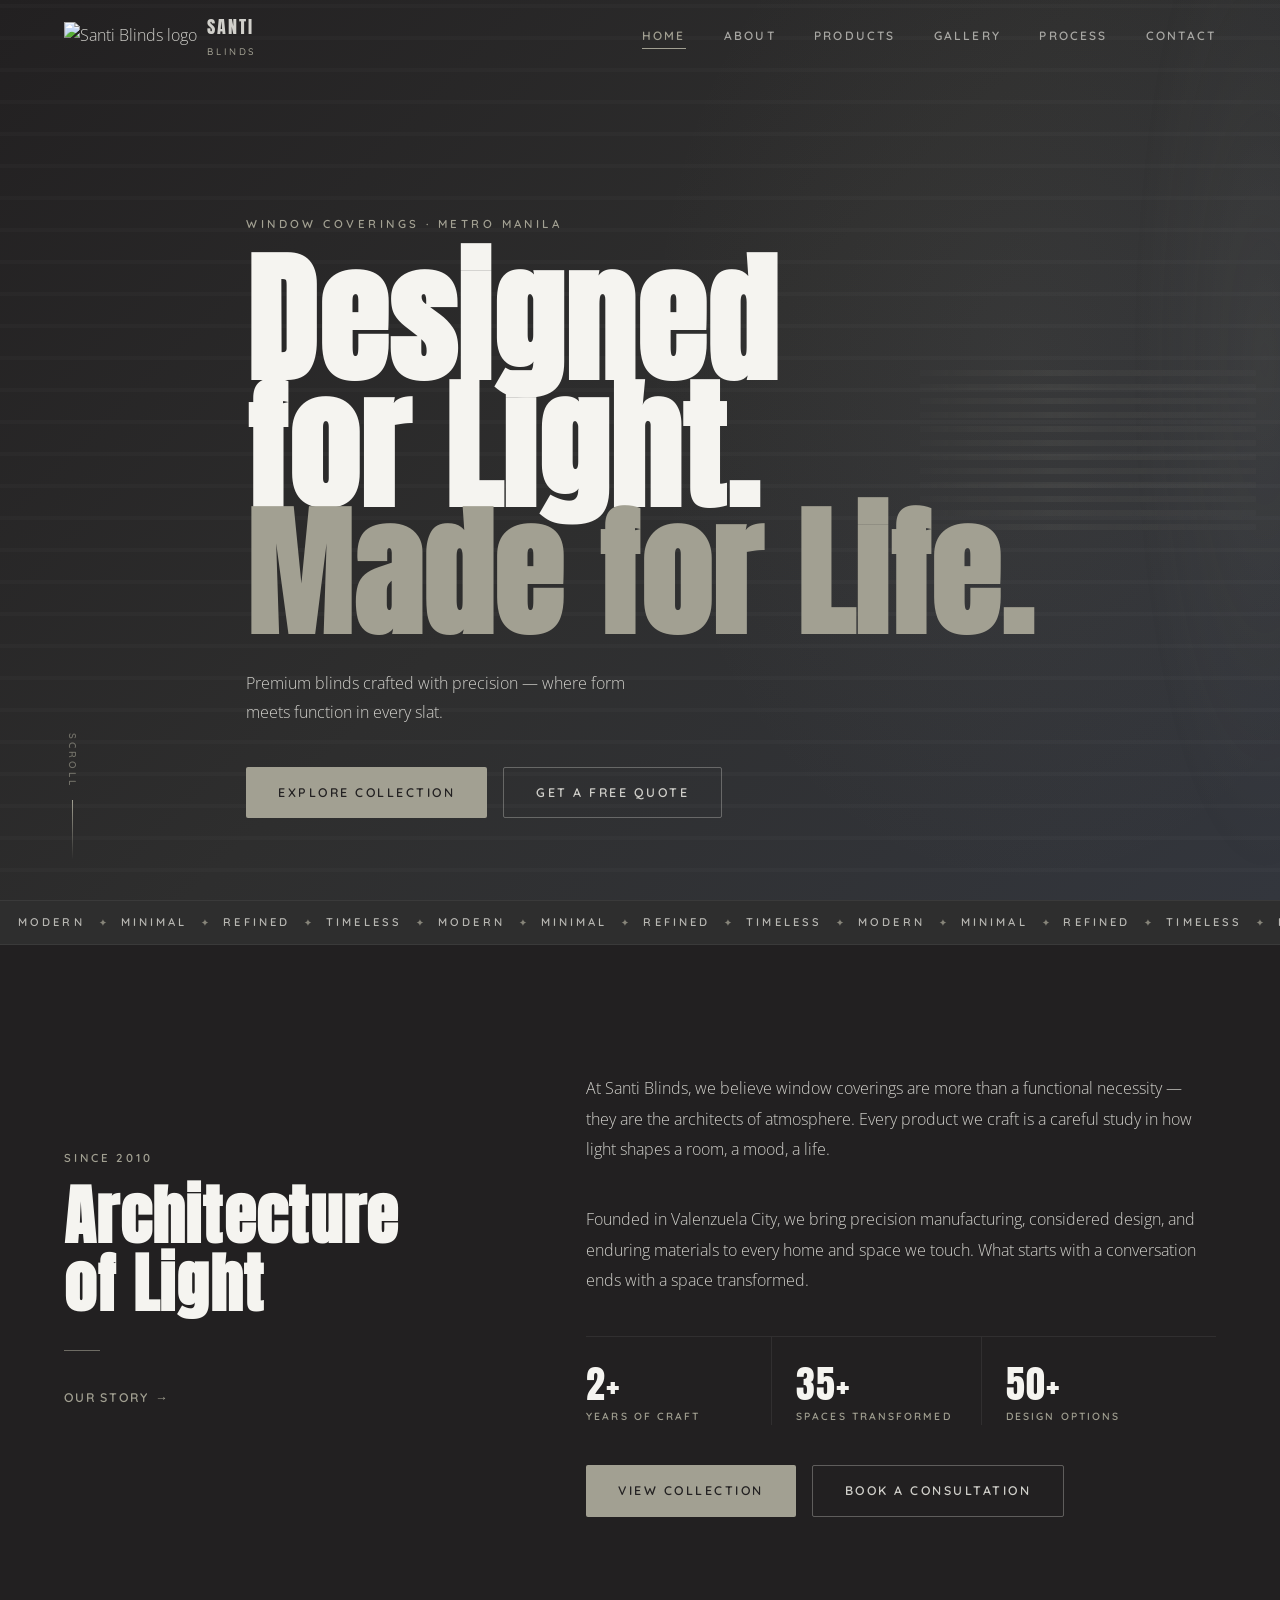
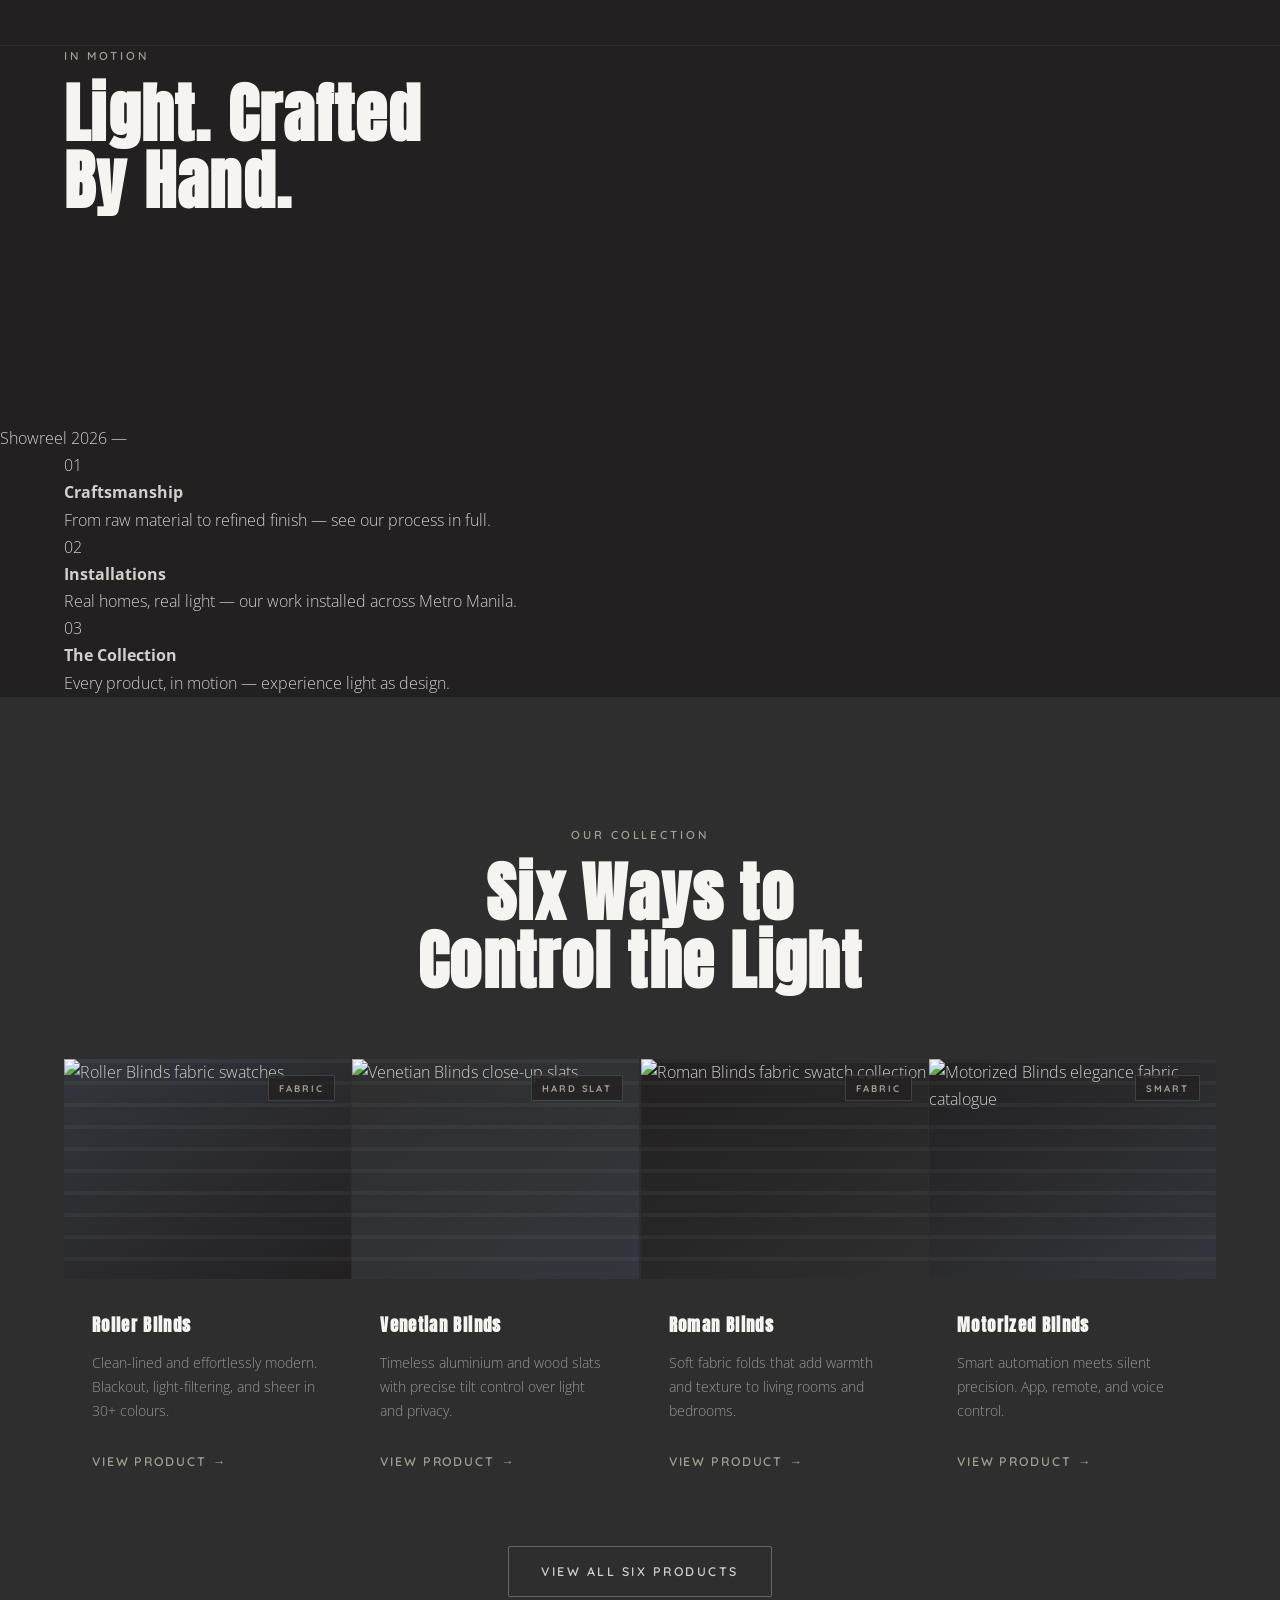
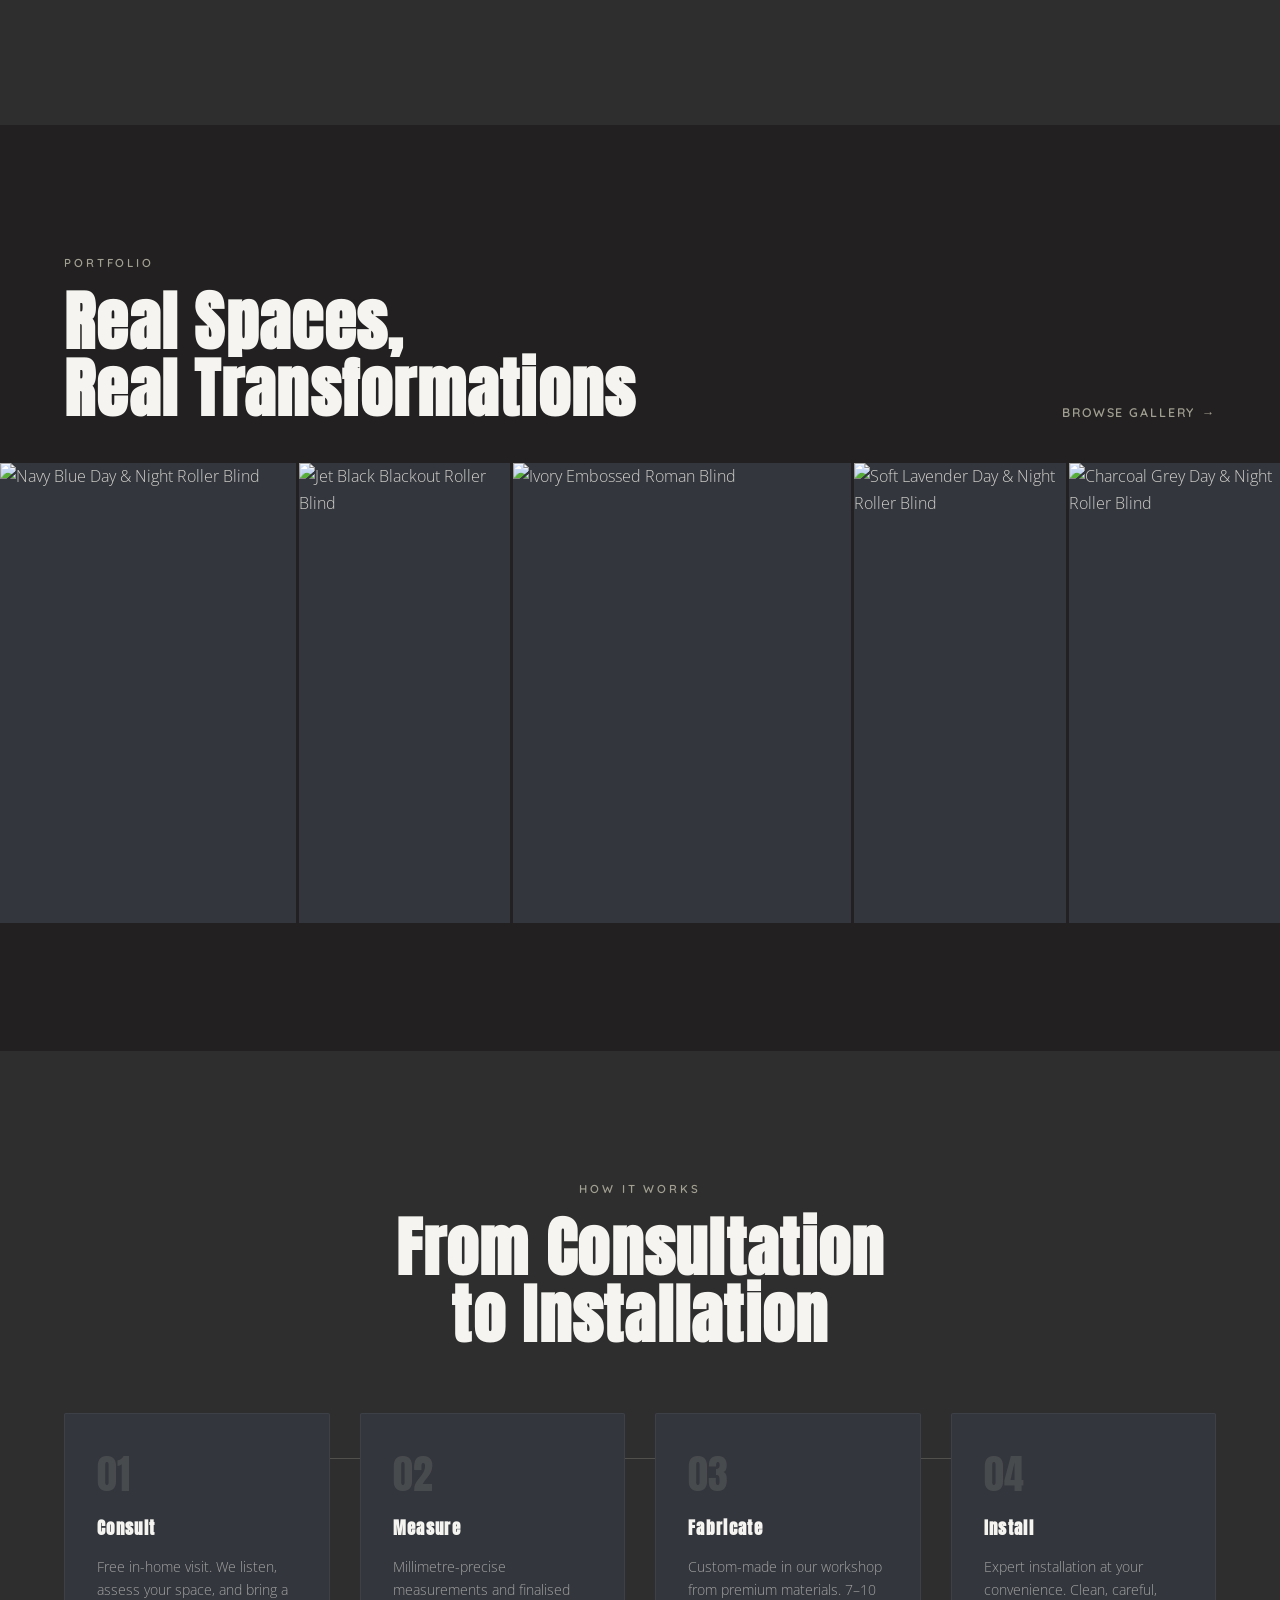
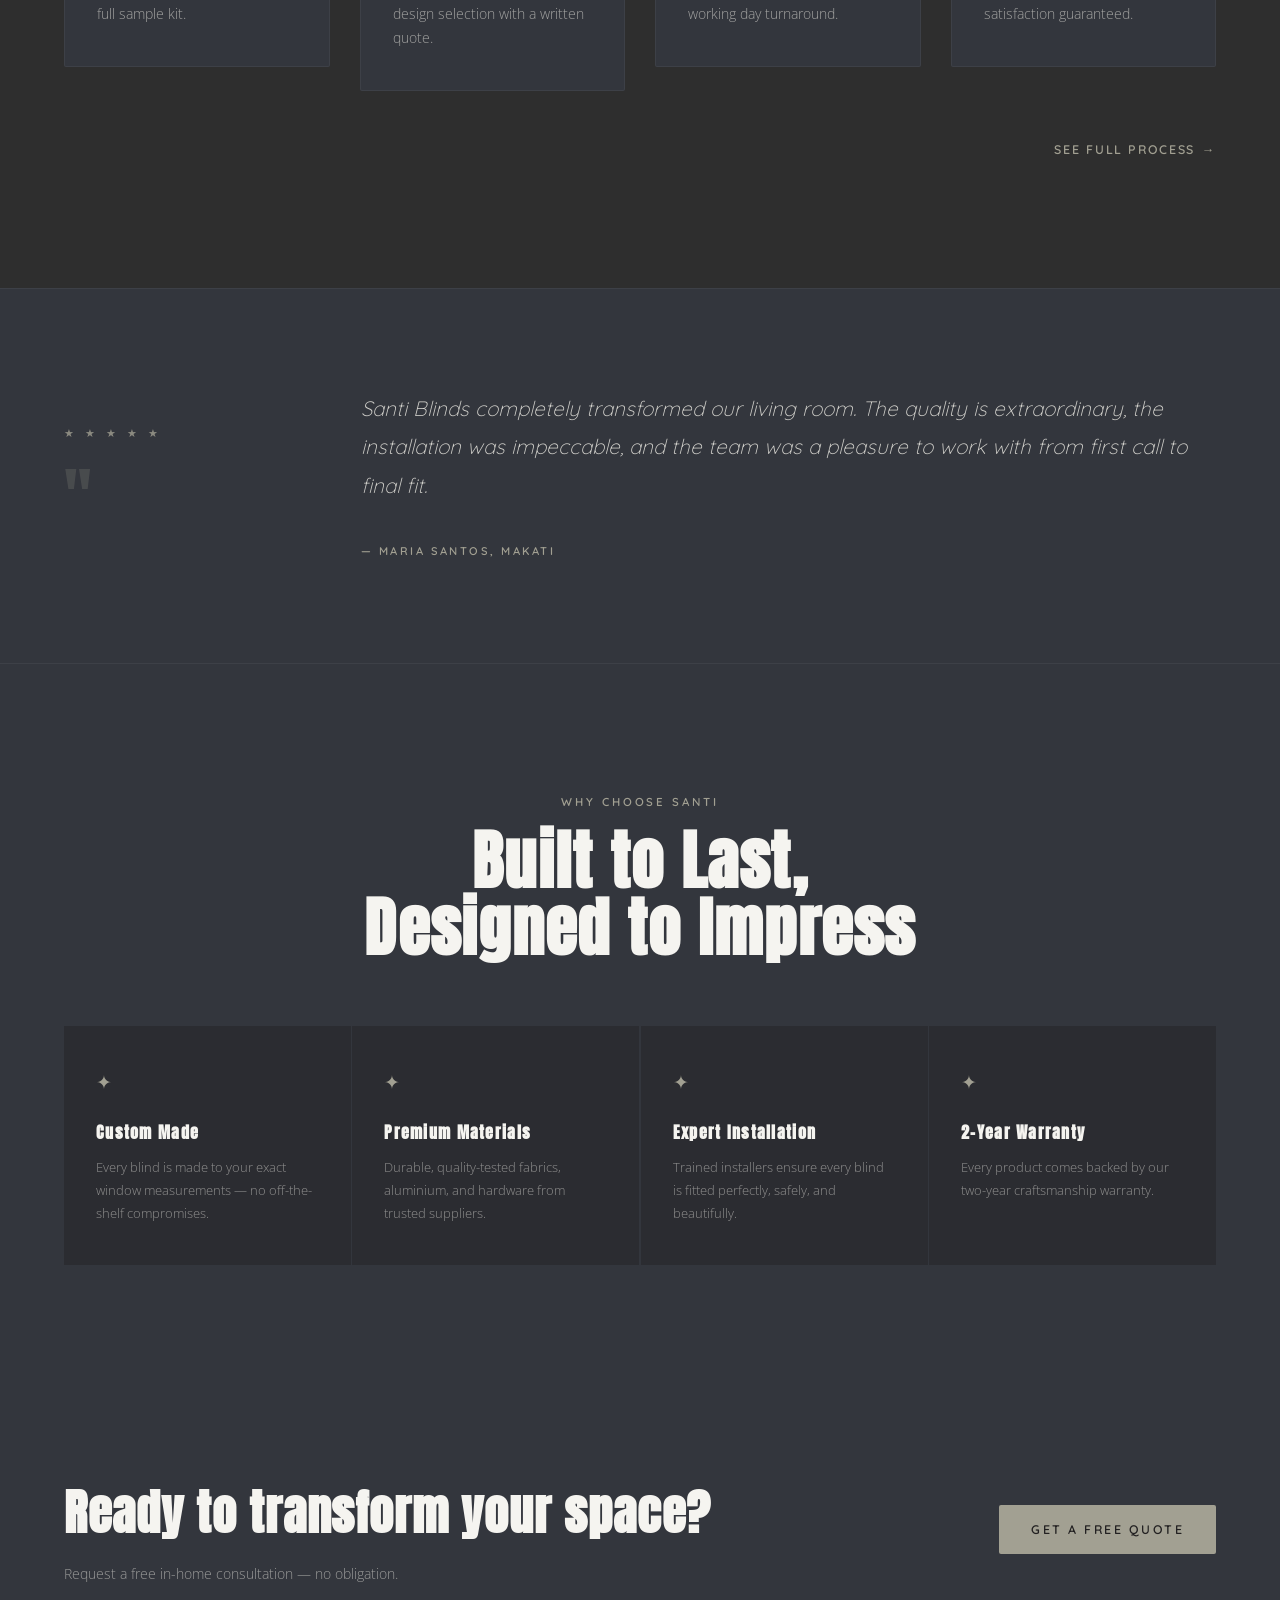
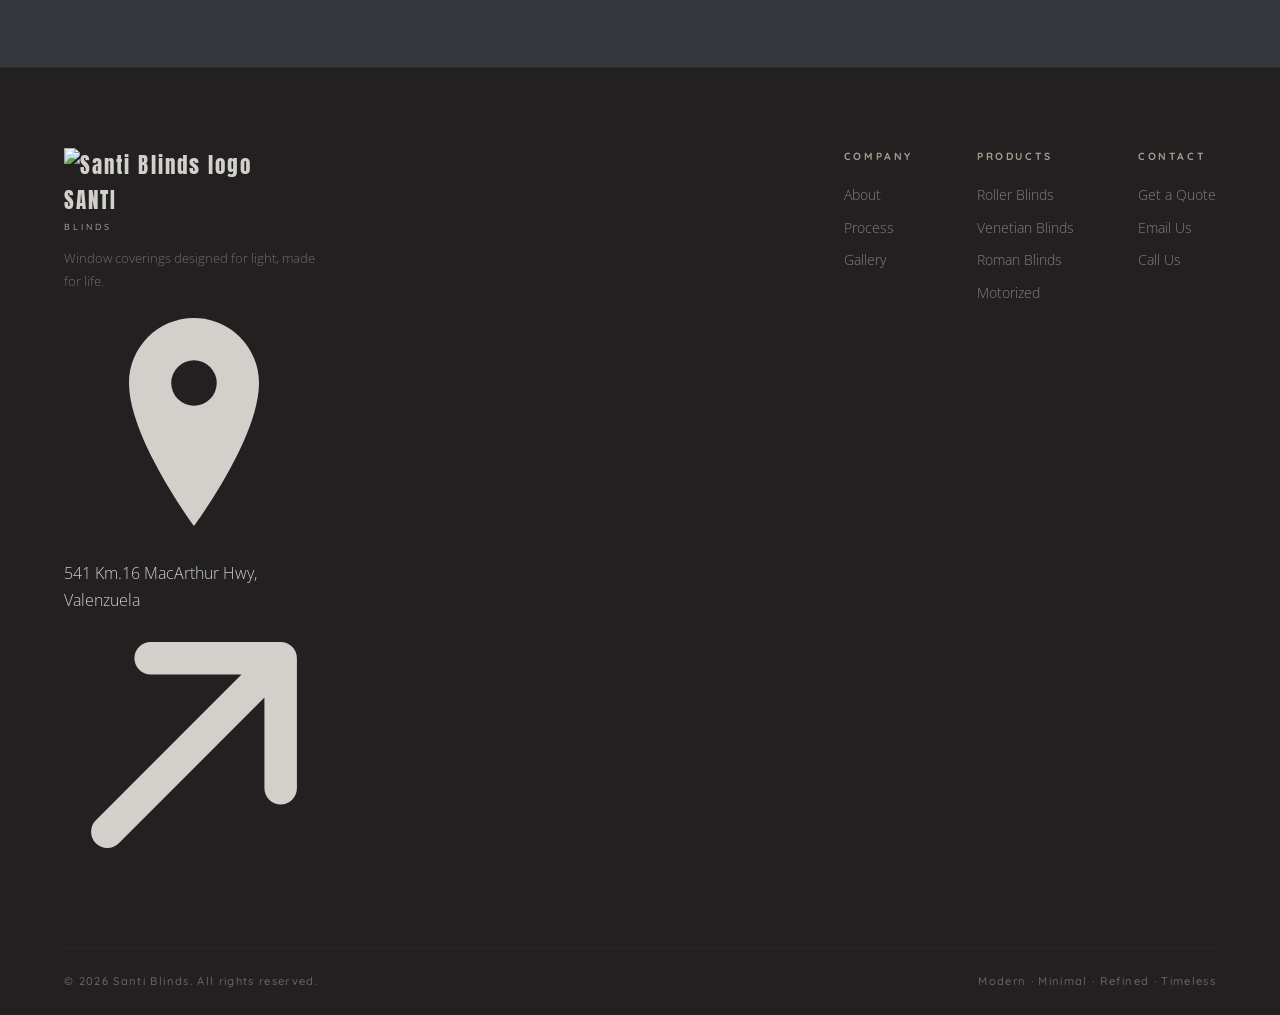
==== commit 7ce5d304: "Update index.html" ====
--- a/index.html
+++ b/index.html
@@ -3,6 +3,7 @@
 <head>
   <meta charset="UTF-8" />
   <meta name="viewport" content="width=device-width, initial-scale=1.0" />
+  <link rel="icon" type="image/png" href="images/Icon.png" />
   <title>Santi Blinds — Window Coverings Designed for Light</title>
   <link rel="preconnect" href="https://fonts.googleapis.com" />
   <link rel="preconnect" href="https://fonts.gstatic.com" crossorigin />
@@ -15,9 +16,7 @@
   <header class="nav" id="nav">
     <div class="nav__inner">
       <a href="index.html" class="nav__logo">
-        <span class="nav__logo-mark">
-          <span class="logo-s">S</span><span class="logo-slats"></span>
-        </span>
+        <img src="images/SantiLogoNoBg.png" alt="Santi Blinds logo" class="nav__logo-img" />
         <span class="nav__brand">SANTI <em>BLINDS</em></span>
       </a>
       <nav class="nav__links" id="navLinks">
@@ -99,14 +98,14 @@
 
         <div class="home-intro__right">
           <p class="home-intro__body reveal">At Santi Blinds, we believe window coverings are more than a functional necessity — they are the architects of atmosphere. Every product we craft is a careful study in how light shapes a room, a mood, a life.</p>
-          <p class="home-intro__body reveal" data-delay="60">Founded in Quezon City, we bring precision manufacturing, considered design, and enduring materials to every home and space we touch. What starts with a conversation ends with a space transformed.</p>
+          <p class="home-intro__body reveal" data-delay="60">Founded in Valenzuela City, we bring precision manufacturing, considered design, and enduring materials to every home and space we touch. What starts with a conversation ends with a space transformed.</p>
           <div class="home-intro__stats reveal" data-delay="120">
             <div class="home-intro__stat">
-              <span class="stat__num">15+</span>
+              <span class="stat__num">2+</span>
               <span class="stat__label">Years of Craft</span>
             </div>
             <div class="home-intro__stat">
-              <span class="stat__num">2K+</span>
+              <span class="stat__num">35+</span>
               <span class="stat__label">Spaces Transformed</span>
             </div>
             <div class="home-intro__stat">
@@ -124,6 +123,97 @@
     </div>
   </section>
 
+  <!-- VIDEO SHOWCASE -->
+  <section class="video-showcase">
+    <div class="video-showcase__header container">
+      <span class="section-label reveal">In Motion</span>
+      <h2 class="section-title reveal">Light. Crafted<br/><span class="accent">By Hand.</span></h2>
+    </div>
+    <div class="video-showcase__stage reveal">
+      <div class="video-showcase__frame">
+        <!-- Decorative slat strips flanking the frame -->
+        <div class="video-showcase__slat-left" aria-hidden="true">
+          <div class="vs-slat" style="--vi:0"></div><div class="vs-slat" style="--vi:1"></div>
+          <div class="vs-slat" style="--vi:2"></div><div class="vs-slat" style="--vi:3"></div>
+          <div class="vs-slat" style="--vi:4"></div><div class="vs-slat" style="--vi:5"></div>
+          <div class="vs-slat" style="--vi:6"></div><div class="vs-slat" style="--vi:7"></div>
+        </div>
+
+        <!-- Video Player -->
+        <div class="video-showcase__player" id="vsPlayer">
+          <div class="video-showcase__thumb" id="vsThumb">
+            <!-- Actual video -->
+            <video
+              class="video-showcase__video"
+              id="vsVideo"
+              src="video/Demoreel.mp4"
+              playsinline
+              preload="auto"
+            ></video>
+
+            <!-- Overlay (fades out when playing) -->
+            <div class="video-showcase__overlay" id="vsOverlay">
+              <button class="video-showcase__play" id="vsPlayBtn" aria-label="Play showreel">
+                <div class="video-showcase__play-ring"></div>
+                <svg class="video-showcase__play-icon" viewBox="0 0 24 24" fill="none" xmlns="http://www.w3.org/2000/svg">
+                  <path d="M8 5.5L19 12L8 18.5V5.5Z" fill="currentColor"/>
+                </svg>
+              </button>
+            </div>
+
+            <!-- Pause button (shown while playing, click anywhere on video) -->
+            <button class="video-showcase__pause" id="vsPauseBtn" aria-label="Pause" style="display:none">
+              <svg viewBox="0 0 24 24" fill="none" xmlns="http://www.w3.org/2000/svg">
+                <rect x="6" y="5" width="4" height="14" rx="1" fill="currentColor"/>
+                <rect x="14" y="5" width="4" height="14" rx="1" fill="currentColor"/>
+              </svg>
+            </button>
+
+            <!-- Caption bar -->
+            <div class="video-showcase__caption">
+              <span class="video-showcase__caption-label">Showreel 2026</span>
+              <span class="video-showcase__caption-dur" id="vsDur">—</span>
+            </div>
+          </div>
+        </div>
+
+        <div class="video-showcase__slat-right" aria-hidden="true">
+          <div class="vs-slat" style="--vi:0"></div><div class="vs-slat" style="--vi:1"></div>
+          <div class="vs-slat" style="--vi:2"></div><div class="vs-slat" style="--vi:3"></div>
+          <div class="vs-slat" style="--vi:4"></div><div class="vs-slat" style="--vi:5"></div>
+          <div class="vs-slat" style="--vi:6"></div><div class="vs-slat" style="--vi:7"></div>
+        </div>
+      </div>
+
+      <!-- Metadata row beneath the player -->
+      <div class="video-showcase__meta container">
+        <div class="vs-meta-item reveal" data-delay="0">
+          <span class="vs-meta-item__num">01</span>
+          <div>
+            <h4>Craftsmanship</h4>
+            <p>From raw material to refined finish — see our process in full.</p>
+          </div>
+        </div>
+        <div class="vs-meta-divider"></div>
+        <div class="vs-meta-item reveal" data-delay="100">
+          <span class="vs-meta-item__num">02</span>
+          <div>
+            <h4>Installations</h4>
+            <p>Real homes, real light — our work installed across Metro Manila.</p>
+          </div>
+        </div>
+        <div class="vs-meta-divider"></div>
+        <div class="vs-meta-item reveal" data-delay="200">
+          <span class="vs-meta-item__num">03</span>
+          <div>
+            <h4>The Collection</h4>
+            <p>Every product, in motion — experience light as design.</p>
+          </div>
+        </div>
+      </div>
+    </div>
+  </section>
+
   <!-- PRODUCT HIGHLIGHTS -->
   <section class="section home-products">
     <div class="container">
@@ -134,6 +224,7 @@
       <div class="home-products__grid">
         <article class="product-card reveal" data-delay="0">
           <div class="product-card__img product-card__img--roller">
+            <img src="images/Product_1.png" alt="Roller Blinds fabric swatches" class="product-card__photo" />
             <div class="product-card__slat-deco"></div>
             <span class="product-card__tag">Fabric</span>
           </div>
@@ -145,6 +236,7 @@
         </article>
         <article class="product-card reveal" data-delay="80">
           <div class="product-card__img product-card__img--venetian">
+            <img src="images/Product_2.png" alt="Venetian Blinds close-up slats" class="product-card__photo" />
             <div class="product-card__slat-deco"></div>
             <span class="product-card__tag">Hard Slat</span>
           </div>
@@ -156,6 +248,7 @@
         </article>
         <article class="product-card reveal" data-delay="160">
           <div class="product-card__img product-card__img--roman">
+            <img src="images/Product_3.png" alt="Roman Blinds fabric swatch collection" class="product-card__photo" />
             <div class="product-card__slat-deco"></div>
             <span class="product-card__tag">Fabric</span>
           </div>
@@ -167,6 +260,7 @@
         </article>
         <article class="product-card reveal" data-delay="240">
           <div class="product-card__img product-card__img--motorized">
+            <img src="images/Product_6.png" alt="Motorized Blinds elegance fabric catalogue" class="product-card__photo" />
             <div class="product-card__slat-deco"></div>
             <span class="product-card__tag">Smart</span>
           </div>
@@ -194,24 +288,24 @@
     </div>
     <div class="gallery__strip">
       <div class="gallery__item gallery__item--tall">
-        <div class="gallery__fill gf--1"><div class="gf__slats"></div></div>
-        <div class="gallery__caption"><h4>Venetian Blinds</h4><span>Living Room · Wood Slat 50mm</span></div>
+        <img src="images/1.png" alt="Navy Blue Day & Night Roller Blind" class="gallery__photo" />
+        <div class="gallery__caption"><h4>Roller Blinds</h4><span>Living Room · Day & Night Navy</span></div>
       </div>
       <div class="gallery__item">
-        <div class="gallery__fill gf--2"><div class="gf__slats"></div></div>
-        <div class="gallery__caption"><h4>Roller Blinds</h4><span>Bedroom · Blackout Charcoal</span></div>
+        <img src="images/10.png" alt="Jet Black Blackout Roller Blind" class="gallery__photo" />
+        <div class="gallery__caption"><h4>Roller Blinds</h4><span>Bedroom · Blackout Jet Black</span></div>
       </div>
       <div class="gallery__item gallery__item--wide">
-        <div class="gallery__fill gf--4"><div class="gf__slats"></div></div>
-        <div class="gallery__caption"><h4>Cellular Blinds</h4><span>Living Room · Light Filter Warm</span></div>
+        <img src="images/4.png" alt="Ivory Embossed Roman Blind" class="gallery__photo" />
+        <div class="gallery__caption"><h4>Roman Blinds</h4><span>Living Room · Embossed Ivory</span></div>
       </div>
       <div class="gallery__item">
-        <div class="gallery__fill gf--6"><div class="gf__slats"></div></div>
-        <div class="gallery__caption"><h4>Roman Blinds</h4><span>Master Bedroom · Linen Sheer</span></div>
+        <img src="images/7.png" alt="Soft Lavender Day & Night Roller Blind" class="gallery__photo" />
+        <div class="gallery__caption"><h4>Roller Blinds</h4><span>Master Bedroom · Day & Night Lavender</span></div>
       </div>
       <div class="gallery__item">
-        <div class="gallery__fill gf--3"><div class="gf__slats"></div></div>
-        <div class="gallery__caption"><h4>Motorized</h4><span>Home Office · Smart Control</span></div>
+        <img src="images/9.png" alt="Charcoal Grey Day & Night Roller Blind" class="gallery__photo" />
+        <div class="gallery__caption"><h4>Roller Blinds</h4><span>Home Office · Day & Night Charcoal</span></div>
       </div>
     </div>
   </section>
@@ -328,8 +422,26 @@
     <div class="container">
       <div class="footer__top">
         <div class="footer__brand">
-          <span class="footer__logo">SANTI <em>BLINDS</em></span>
+          <span class="footer__logo">
+            <img src="images/SantiLogoNoBg.png" alt="Santi Blinds logo" class="footer__logo-img" />
+            <span class="footer__logo-text">SANTI <em>BLINDS</em></span>
+          </span>
           <p>Window coverings designed for light, made for life.</p>
+          <a
+            href="https://www.google.com/maps/dir/?api=1&destination=Santi+Cafe+541+Km.16+MacArthur+Highway+Valenzuela+Metro+Manila+1444&travelmode=driving"
+            target="_blank"
+            rel="noopener"
+            class="footer__map-btn"
+            aria-label="Get directions to Santi Blinds showroom"
+          >
+            <svg class="footer__map-icon" viewBox="0 0 20 20" fill="none" xmlns="http://www.w3.org/2000/svg" aria-hidden="true">
+              <path d="M10 2C7.24 2 5 4.24 5 7c0 4.25 5 11 5 11s5-6.75 5-11c0-2.76-2.24-5-5-5zm0 6.75A1.75 1.75 0 1 1 10 5.25a1.75 1.75 0 0 1 0 3.5z" fill="currentColor"/>
+            </svg>
+            <span>541 Km.16 MacArthur Hwy, Valenzuela</span>
+            <svg class="footer__map-arrow" viewBox="0 0 12 12" fill="none" xmlns="http://www.w3.org/2000/svg" aria-hidden="true">
+              <path d="M2 10L10 2M10 2H4M10 2v6" stroke="currentColor" stroke-width="1.5" stroke-linecap="round" stroke-linejoin="round"/>
+            </svg>
+          </a>
         </div>
         <div class="footer__nav">
           <div>
